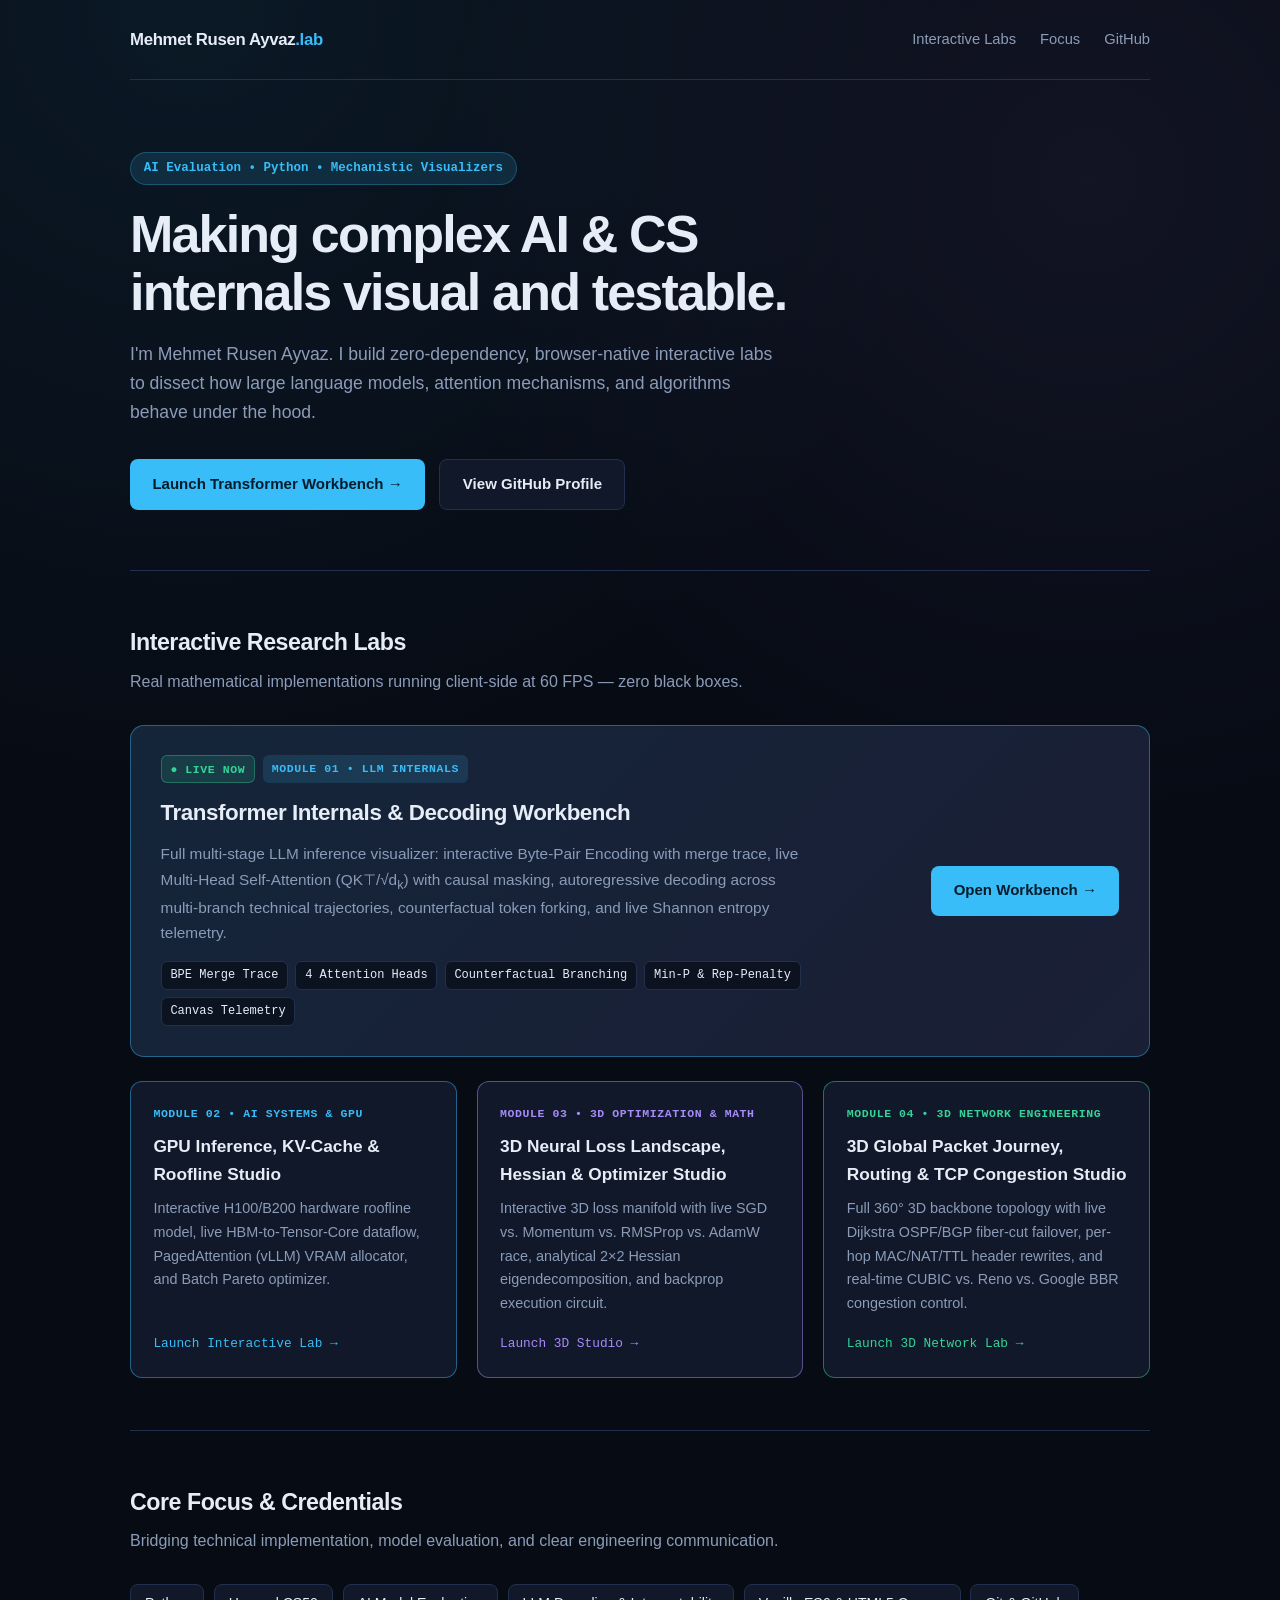
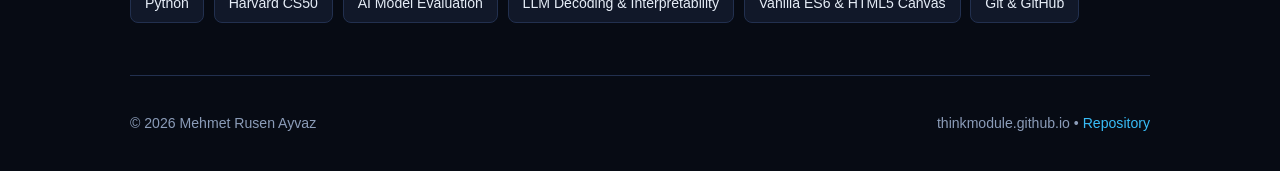
==== index.html @ a72cb597 "Add Module 04: 3D Global Packet Journey, Routing & TCP Congestion Studio" ====
<!DOCTYPE html>
<html lang="en">
<head>
  <meta charset="UTF-8" />
  <meta name="viewport" content="width=device-width, initial-scale=1.0" />
  <title>Mehmet Rusen Ayvaz — Interactive AI &amp; Systems Lab</title>
  <style>
    :root {
      --bg: #070b14;
      --surface: #111829;
      --surface-2: #172036;
      --border: #22304f;
      --text: #e6edf7;
      --muted: #8b9cb8;
      --accent: #38bdf8;
      --accent-soft: rgba(56, 189, 248, 0.14);
      --green: #34d399;
      --green-soft: rgba(52, 211, 153, 0.14);
      --purple: #a78bfa;
    }

    * { box-sizing: border-box; margin: 0; padding: 0; }

    body {
      font-family: -apple-system, BlinkMacSystemFont, "Inter", "Segoe UI", Roboto, sans-serif;
      background:
        radial-gradient(circle at 15% 0%, rgba(56, 189, 248, 0.08), transparent 38%),
        radial-gradient(circle at 85% 10%, rgba(167, 139, 250, 0.07), transparent 34%),
        var(--bg);
      color: var(--text);
      line-height: 1.65;
      padding: 0 1.5rem;
    }

    .container { max-width: 1020px; margin: 0 auto; }

    nav {
      display: flex;
      justify-content: space-between;
      align-items: center;
      padding: 1.6rem 0;
      border-bottom: 1px solid var(--border);
    }

    .logo {
      font-weight: 700;
      font-size: 1.05rem;
      letter-spacing: -0.02em;
      color: var(--text);
      text-decoration: none;
    }

    .logo span { color: var(--accent); }

    .nav-links { display: flex; gap: 1.5rem; }
    .nav-links a {
      color: var(--muted);
      text-decoration: none;
      font-size: 0.92rem;
      transition: color 0.18s;
    }
    .nav-links a:hover { color: var(--text); }

    header { padding: 4.5rem 0 3.75rem; }

    .badge {
      display: inline-block;
      background: var(--accent-soft);
      color: var(--accent);
      font-family: ui-monospace, SFMono-Regular, Menlo, monospace;
      font-size: 0.78rem;
      font-weight: 600;
      padding: 0.32rem 0.8rem;
      border-radius: 999px;
      border: 1px solid rgba(56, 189, 248, 0.28);
      margin-bottom: 1.25rem;
    }

    h1 {
      font-size: clamp(2rem, 4.8vw, 3.25rem);
      line-height: 1.12;
      letter-spacing: -0.035em;
      margin-bottom: 1.15rem;
      max-width: 780px;
    }

    .subtitle {
      font-size: 1.1rem;
      color: var(--muted);
      max-width: 660px;
      margin-bottom: 2rem;
    }

    .cta-group { display: flex; gap: 0.9rem; flex-wrap: wrap; }

    .btn {
      display: inline-flex;
      align-items: center;
      gap: 0.45rem;
      padding: 0.78rem 1.4rem;
      border-radius: 8px;
      font-weight: 700;
      font-size: 0.94rem;
      text-decoration: none;
      transition: transform 0.15s, background 0.18s, border-color 0.18s;
    }

    .btn-primary { background: var(--accent); color: #051c2c; }
    .btn-primary:hover { transform: translateY(-1px); background: #7dd3fc; }

    .btn-secondary {
      background: var(--surface);
      color: var(--text);
      border: 1px solid var(--border);
    }
    .btn-secondary:hover { border-color: var(--accent); }

    section {
      padding: 3.25rem 0;
      border-top: 1px solid var(--border);
    }

    h2 {
      font-size: 1.45rem;
      letter-spacing: -0.02em;
      margin-bottom: 0.45rem;
    }

    .section-desc { color: var(--muted); margin-bottom: 1.85rem; }

    /* Featured Flagship Card */
    .flagship {
      background: linear-gradient(135deg, rgba(56, 189, 248, 0.08), rgba(167, 139, 250, 0.06)), var(--surface);
      border: 1px solid rgba(56, 189, 248, 0.42);
      border-radius: 14px;
      padding: 1.85rem;
      margin-bottom: 1.5rem;
      display: grid;
      grid-template-columns: 1fr auto;
      gap: 1.5rem;
      align-items: center;
    }

    @media (max-width: 720px) {
      .flagship { grid-template-columns: 1fr; }
    }

    .pill-row {
      display: flex;
      gap: 0.5rem;
      flex-wrap: wrap;
      margin-bottom: 0.75rem;
    }

    .pill {
      font-family: ui-monospace, SFMono-Regular, Menlo, monospace;
      font-size: 0.72rem;
      font-weight: 700;
      text-transform: uppercase;
      letter-spacing: 0.05em;
      padding: 0.22rem 0.55rem;
      border-radius: 6px;
    }

    .pill-live {
      background: var(--green-soft);
      color: var(--green);
      border: 1px solid rgba(52, 211, 153, 0.35);
    }

    .pill-cat {
      background: var(--accent-soft);
      color: var(--accent);
    }

    .flagship h3 { font-size: 1.4rem; margin-bottom: 0.55rem; letter-spacing: -0.02em; }
    .flagship p { color: var(--muted); max-width: 640px; font-size: 0.96rem; margin-bottom: 1rem; }

    .feature-chips { display: flex; flex-wrap: wrap; gap: 0.45rem; }
    .feature-chip {
      font-family: ui-monospace, SFMono-Regular, Menlo, monospace;
      font-size: 0.75rem;
      background: rgba(7, 11, 20, 0.65);
      border: 1px solid var(--border);
      padding: 0.22rem 0.55rem;
      border-radius: 6px;
      color: var(--text);
    }

    /* Roadmap Cards */
    .grid {
      display: grid;
      grid-template-columns: repeat(auto-fit, minmax(270px, 1fr));
      gap: 1.25rem;
    }

    .card {
      background: var(--surface);
      border: 1px solid var(--border);
      border-radius: 12px;
      padding: 1.4rem;
      display: flex;
      flex-direction: column;
      justify-content: space-between;
      transition: border-color 0.18s, transform 0.18s;
    }

    .card:hover { border-color: var(--accent); transform: translateY(-2px); }

    .card-tag {
      font-family: ui-monospace, SFMono-Regular, Menlo, monospace;
      font-size: 0.72rem;
      font-weight: 700;
      text-transform: uppercase;
      letter-spacing: 0.05em;
      color: var(--purple);
      margin-bottom: 0.55rem;
    }

    .card h3 { font-size: 1.08rem; margin-bottom: 0.5rem; }
    .card p { font-size: 0.9rem; color: var(--muted); margin-bottom: 1.1rem; }
    .status { font-family: ui-monospace, SFMono-Regular, Menlo, monospace; font-size: 0.8rem; color: var(--muted); }

    .tags { display: flex; flex-wrap: wrap; gap: 0.6rem; }
    .tag {
      background: var(--surface);
      border: 1px solid var(--border);
      padding: 0.42rem 0.88rem;
      border-radius: 8px;
      font-size: 0.88rem;
    }

    footer {
      padding: 2.25rem 0;
      border-top: 1px solid var(--border);
      display: flex;
      justify-content: space-between;
      align-items: center;
      flex-wrap: wrap;
      gap: 1rem;
      color: var(--muted);
      font-size: 0.88rem;
    }

    footer a { color: var(--accent); text-decoration: none; }
  </style>
</head>
<body>
  <div class="container">
    <nav>
      <a href="#" class="logo">Mehmet Rusen Ayvaz<span>.lab</span></a>
      <div class="nav-links">
        <a href="#labs">Interactive Labs</a>
        <a href="#skills">Focus</a>
        <a href="https://github.com/thinkmodule" target="_blank" rel="noopener">GitHub</a>
      </div>
    </nav>

    <header>
      <div class="badge">AI Evaluation &bull; Python &bull; Mechanistic Visualizers</div>
      <h1>Making complex AI &amp; CS internals visual and testable.</h1>
      <p class="subtitle">
        I'm Mehmet Rusen Ayvaz. I build zero-dependency, browser-native interactive labs to dissect how large language
        models, attention mechanisms, and algorithms behave under the hood.
      </p>
      <div class="cta-group">
        <a href="labs/transformer-workbench/" class="btn btn-primary">Launch Transformer Workbench &rarr;</a>
        <a href="https://github.com/thinkmodule" target="_blank" rel="noopener" class="btn btn-secondary">View GitHub Profile</a>
      </div>
    </header>

    <section id="labs">
      <h2>Interactive Research Labs</h2>
      <p class="section-desc">Real mathematical implementations running client-side at 60 FPS — zero black boxes.</p>

      <!-- Module 01: Flagship -->
      <article class="flagship">
        <div>
          <div class="pill-row">
            <span class="pill pill-live">&#9679; Live Now</span>
            <span class="pill pill-cat">Module 01 &bull; LLM Internals</span>
          </div>
          <h3>Transformer Internals &amp; Decoding Workbench</h3>
          <p>
            Full multi-stage LLM inference visualizer: interactive Byte-Pair Encoding with merge trace, live
            Multi-Head Self-Attention (QK&top;/&radic;d<sub>k</sub>) with causal masking, autoregressive decoding across
            multi-branch technical trajectories, counterfactual token forking, and live Shannon entropy telemetry.
          </p>
          <div class="feature-chips">
            <span class="feature-chip">BPE Merge Trace</span>
            <span class="feature-chip">4 Attention Heads</span>
            <span class="feature-chip">Counterfactual Branching</span>
            <span class="feature-chip">Min-P &amp; Rep-Penalty</span>
            <span class="feature-chip">Canvas Telemetry</span>
          </div>
        </div>
        <div>
          <a href="labs/transformer-workbench/" class="btn btn-primary">Open Workbench &rarr;</a>
        </div>
      </article>

      <!-- Upcoming Modules -->
      <div class="grid">
        <a href="labs/gpu-inference-roofline/" class="card" style="text-decoration:none;color:inherit;display:flex;flex-direction:column;justify-content:space-between;border-color:rgba(56,189,248,0.45);">
  <div>
    <div class="card-tag" style="color:#38bdf8;">Module 02 &bull; AI Systems &amp; GPU</div>
    <h3>GPU Inference, KV-Cache &amp; Roofline Studio</h3>
    <p>Interactive H100/B200 hardware roofline model, live HBM-to-Tensor-Core dataflow, PagedAttention (vLLM) VRAM allocator, and Batch Pareto optimizer.</p>
  </div>
  <div class="status" style="color:#38bdf8;">Launch Interactive Lab &rarr;</div>
</a>

        <a href="labs/loss-landscape-3d/" class="card" style="text-decoration:none;color:inherit;display:flex;flex-direction:column;justify-content:space-between;border-color:rgba(167,139,250,0.48);">
  <div>
    <div class="card-tag" style="color:#a78bfa;">Module 03 &bull; 3D Optimization &amp; Math</div>
    <h3>3D Neural Loss Landscape, Hessian &amp; Optimizer Studio</h3>
    <p>Interactive 3D loss manifold with live SGD vs. Momentum vs. RMSProp vs. AdamW race, analytical 2&times;2 Hessian eigendecomposition, and backprop execution circuit.</p>
  </div>
  <div class="status" style="color:#a78bfa;">Launch 3D Studio &rarr;</div>
</a>

        <a href="labs/network-systems-3d/" class="card" style="text-decoration:none;color:inherit;display:flex;flex-direction:column;justify-content:space-between;border-color:rgba(52,211,153,0.48);">
  <div>
    <div class="card-tag" style="color:#34d399;">Module 04 &bull; 3D Network Engineering</div>
    <h3>3D Global Packet Journey, Routing &amp; TCP Congestion Studio</h3>
    <p>Full 360&deg; 3D backbone topology with live Dijkstra OSPF/BGP fiber-cut failover, per-hop MAC/NAT/TTL header rewrites, and real-time CUBIC vs. Reno vs. Google BBR congestion control.</p>
  </div>
  <div class="status" style="color:#34d399;">Launch 3D Network Lab &rarr;</div>
</a>
      </div>
    </section>

    <section id="skills">
      <h2>Core Focus &amp; Credentials</h2>
      <p class="section-desc">Bridging technical implementation, model evaluation, and clear engineering communication.</p>
      <div class="tags">
        <span class="tag">Python</span>
        <span class="tag">Harvard CS50</span>
        <span class="tag">AI Model Evaluation</span>
        <span class="tag">LLM Decoding &amp; Interpretability</span>
        <span class="tag">Vanilla ES6 &amp; HTML5 Canvas</span>
        <span class="tag">Git &amp; GitHub</span>
      </div>
    </section>

    <footer>
      <span>&copy; 2026 Mehmet Rusen Ayvaz</span>
      <span>thinkmodule.github.io &bull; <a href="https://github.com/thinkmodule/thinkmodule.github.io" target="_blank" rel="noopener">Repository</a></span>
    </footer>
  </div>
</body>
</html>
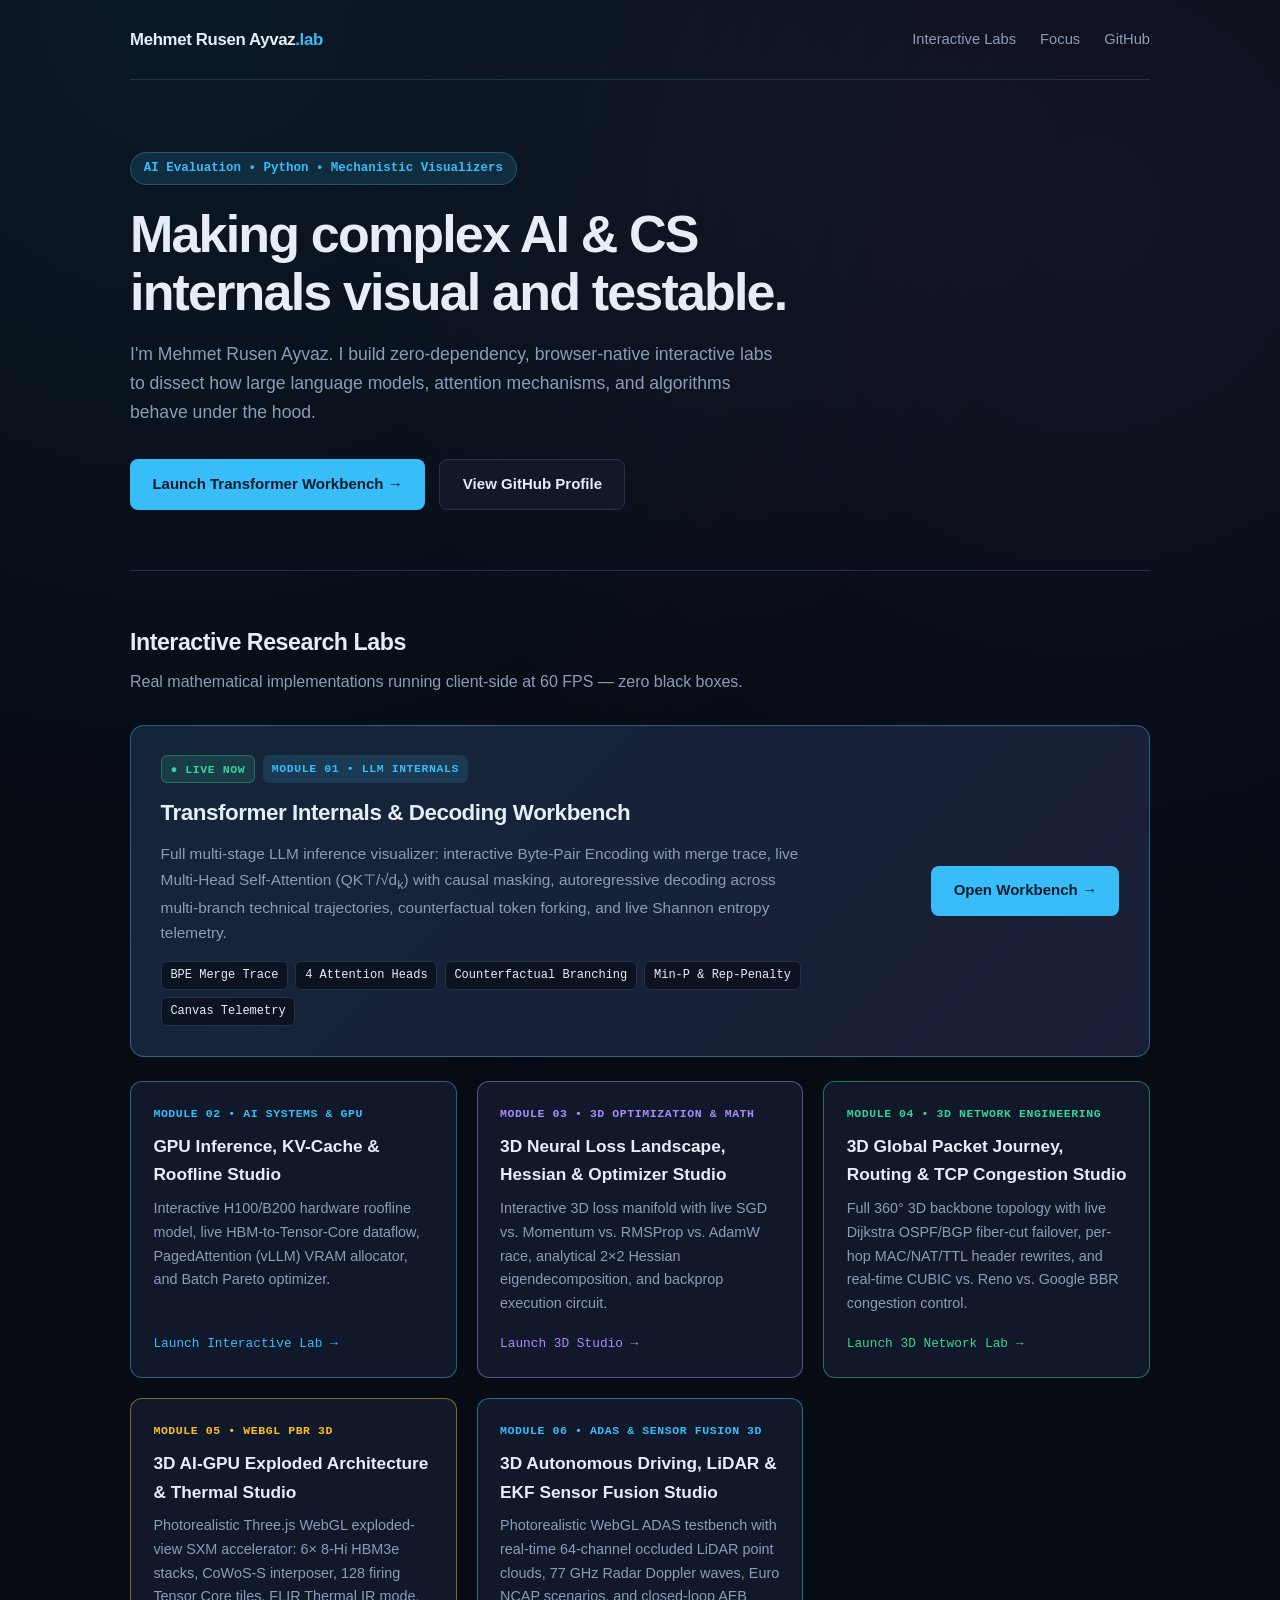
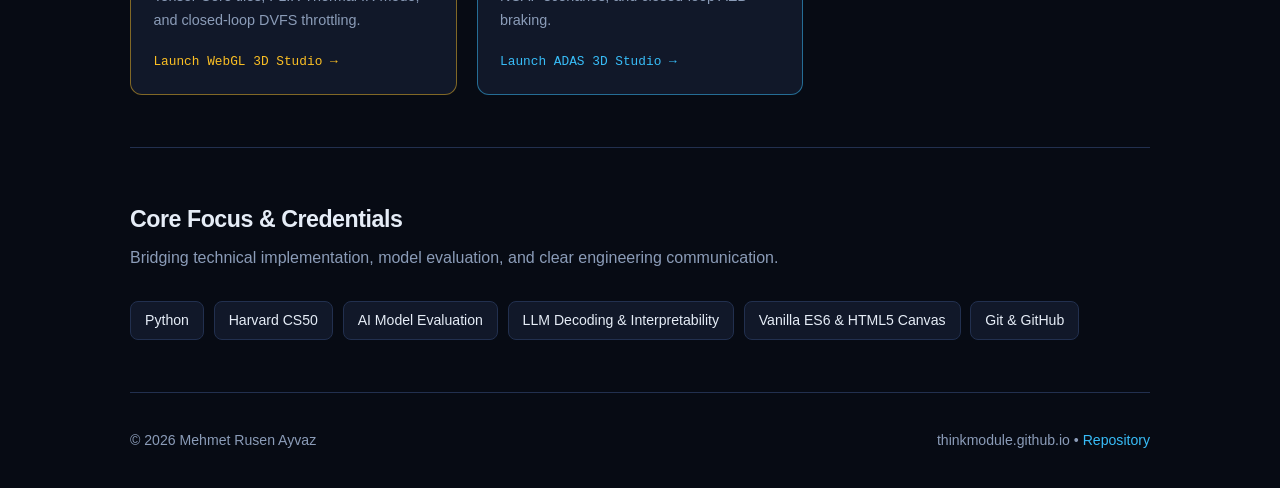
==== commit 41dfe5bb: "Add Module 05 (3D AI-GPU PBR) and Module 06 (3D ADAS LiDAR & Sensor Fusion)" ====
--- a/index.html
+++ b/index.html
@@ -327,6 +327,22 @@
   </div>
   <div class="status" style="color:#34d399;">Launch 3D Network Lab &rarr;</div>
 </a>
+<a href="labs/gpu-architecture-3d/" class="card" style="text-decoration:none;color:inherit;display:flex;flex-direction:column;justify-content:space-between;border-color:rgba(251,191,36,0.48);">
+  <div>
+    <div class="card-tag" style="color:#fbbf24;">Module 05 &bull; WebGL PBR 3D</div>
+    <h3>3D AI-GPU Exploded Architecture &amp; Thermal Studio</h3>
+    <p>Photorealistic Three.js WebGL exploded-view SXM accelerator: 6&times; 8-Hi HBM3e stacks, CoWoS-S interposer, 128 firing Tensor Core tiles, FLIR Thermal IR mode, and closed-loop DVFS throttling.</p>
+  </div>
+  <div class="status" style="color:#fbbf24;">Launch WebGL 3D Studio &rarr;</div>
+</a>
+<a href="labs/adas-perception-3d/" class="card" style="text-decoration:none;color:inherit;display:flex;flex-direction:column;justify-content:space-between;border-color:rgba(56,189,248,0.52);">
+  <div>
+    <div class="card-tag" style="color:#38bdf8;">Module 06 &bull; ADAS &amp; Sensor Fusion 3D</div>
+    <h3>3D Autonomous Driving, LiDAR &amp; EKF Sensor Fusion Studio</h3>
+    <p>Photorealistic WebGL ADAS testbench with real-time 64-channel occluded LiDAR point clouds, 77 GHz Radar Doppler waves, Euro NCAP scenarios, and closed-loop AEB braking.</p>
+  </div>
+  <div class="status" style="color:#38bdf8;">Launch ADAS 3D Studio &rarr;</div>
+</a>
       </div>
     </section>
 
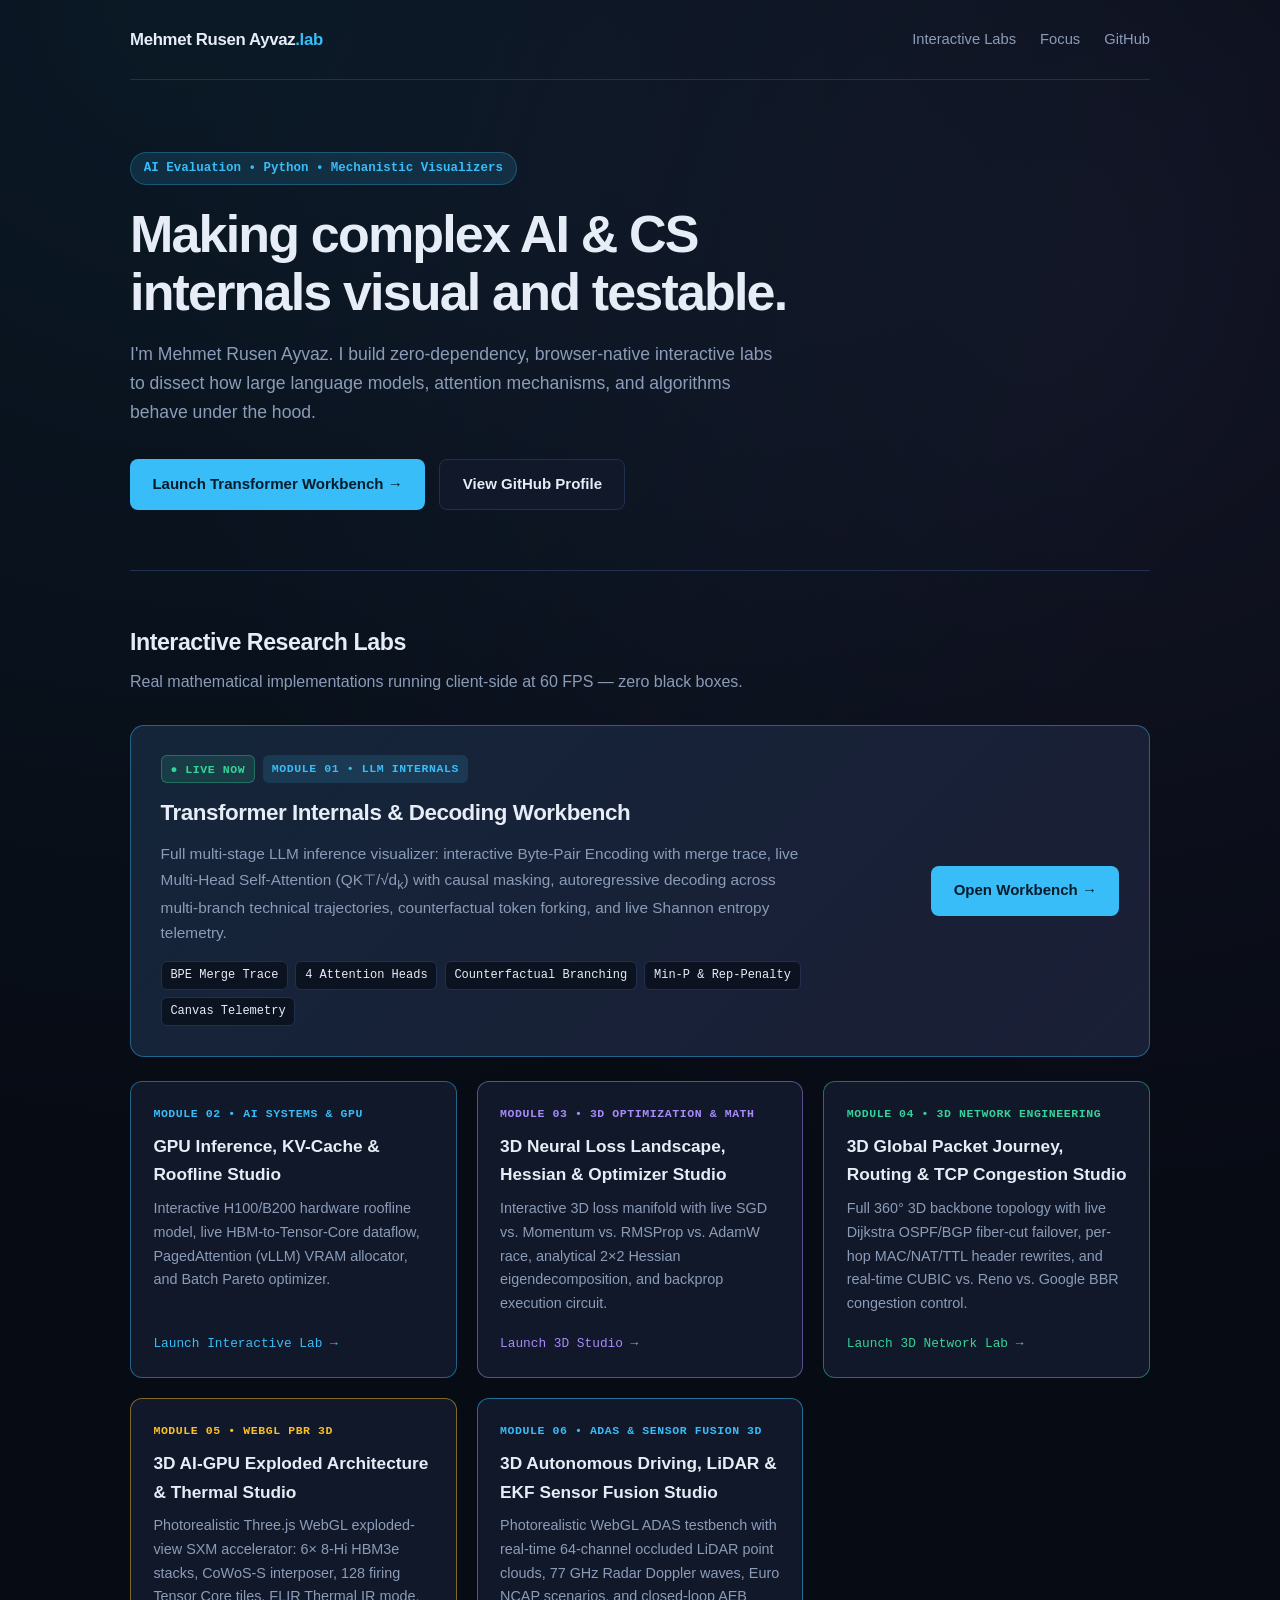
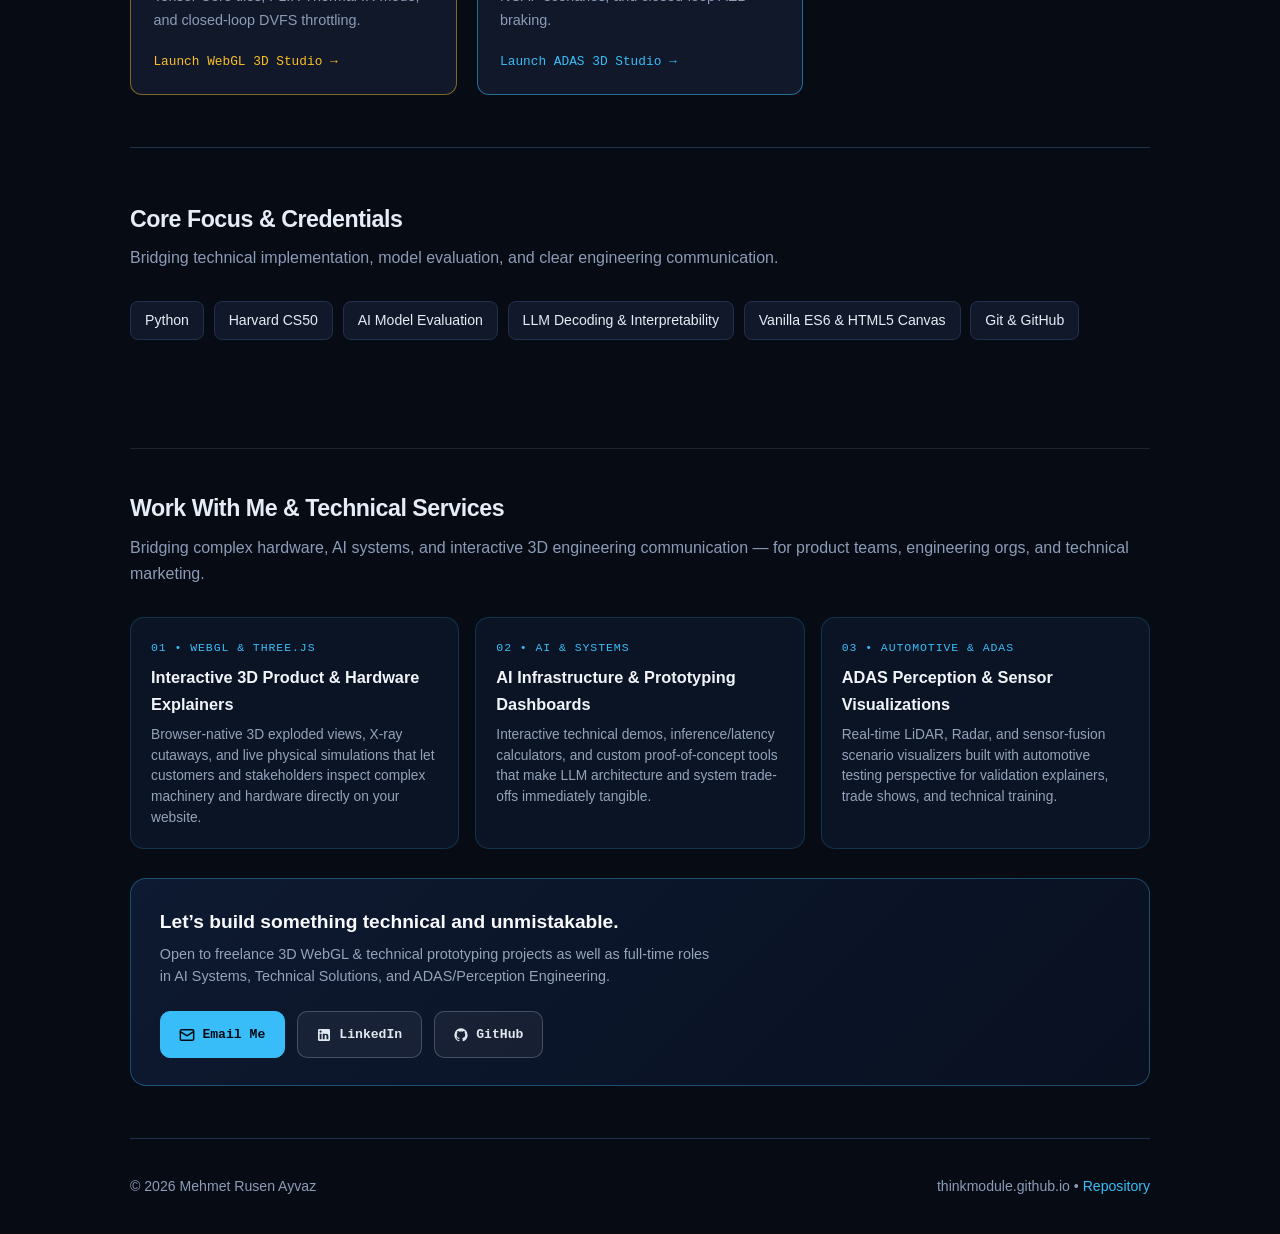
==== commit 02aedfca: "Add contact SVG icons and move README.md to repository root" ====
--- a/index.html
+++ b/index.html
@@ -358,7 +358,163 @@
         <span class="tag">Git &amp; GitHub</span>
       </div>
     </section>
-
+<style>
+  .work-section {
+    margin-top: 3.5rem;
+    padding-top: 2.5rem;
+    border-top: 1px solid rgba(148, 163, 184, 0.16);
+  }
+  .services-grid {
+    display: grid;
+    grid-template-columns: repeat(3, minmax(0, 1fr));
+    gap: 1rem;
+    margin: 1.4rem 0 1.8rem;
+  }
+  .service-card {
+    background: rgba(14, 24, 45, 0.72);
+    border: 1px solid rgba(56, 189, 248, 0.18);
+    border-radius: 14px;
+    padding: 1.25rem;
+    display: flex;
+    flex-direction: column;
+    gap: 0.45rem;
+  }
+  .service-tag {
+    font-family: ui-monospace, Menlo, Consolas, monospace;
+    font-size: 0.72rem;
+    text-transform: uppercase;
+    letter-spacing: 0.08em;
+    color: #38bdf8;
+  }
+  .service-card h3 {
+    font-size: 1.02rem;
+    color: #f1f5f9;
+    margin: 0;
+  }
+  .service-card p {
+    font-size: 0.86rem;
+    line-height: 1.5;
+    color: #94a3b8;
+    margin: 0;
+  }
+  .contact-box {
+    background: linear-gradient(135deg, rgba(15, 28, 52, 0.92), rgba(9, 17, 33, 0.95));
+    border: 1px solid rgba(56, 189, 248, 0.34);
+    border-radius: 16px;
+    padding: 1.65rem 1.8rem;
+    display: flex;
+    align-items: center;
+    justify-content: space-between;
+    gap: 1.5rem;
+    flex-wrap: wrap;
+  }
+  .contact-copy {
+    max-width: 560px;
+  }
+  .contact-copy h3 {
+    font-size: 1.2rem;
+    color: #f8fafc;
+    margin: 0 0 0.35rem;
+  }
+  .contact-copy p {
+    font-size: 0.9rem;
+    line-height: 1.55;
+    color: #94a3b8;
+    margin: 0;
+  }
+  .contact-actions {
+    display: flex;
+    gap: 0.75rem;
+    flex-wrap: wrap;
+    align-items: center;
+  }
+  .cta-btn {
+    display: inline-flex;
+    align-items: center;
+    gap: 0.45rem;
+    padding: 0.72rem 1.15rem;
+    border-radius: 10px;
+    font-family: ui-monospace, Menlo, Consolas, monospace;
+    font-size: 0.82rem;
+    font-weight: 600;
+    text-decoration: none;
+    transition: transform 0.15s ease, border-color 0.15s ease, background 0.15s ease;
+  }
+  .cta-btn:hover {
+    transform: translateY(-1px);
+  }
+  .cta-primary {
+    background: #38bdf8;
+    color: #040914;
+    border: 1px solid #38bdf8;
+  }
+  .cta-primary:hover {
+    background: #7dd3fc;
+  }
+  .cta-secondary {
+    background: rgba(255, 255, 255, 0.05);
+    color: #e2e8f0;
+    border: 1px solid rgba(148, 163, 184, 0.35);
+  }
+  .cta-secondary:hover {
+    border-color: #38bdf8;
+    background: rgba(56, 189, 248, 0.12);
+  }
+  @media (max-width: 860px) {
+    .services-grid { grid-template-columns: 1fr; }
+  }
+</style>
+
+<section id="contact" class="work-section">
+  <h2>Work With Me &amp; Technical Services</h2>
+  <p class="section-desc">Bridging complex hardware, AI systems, and interactive 3D engineering communication — for product teams, engineering orgs, and technical marketing.</p>
+
+  <div class="services-grid">
+    <div class="service-card">
+      <span class="service-tag">01 &bull; WebGL &amp; Three.js</span>
+      <h3>Interactive 3D Product &amp; Hardware Explainers</h3>
+      <p>Browser-native 3D exploded views, X-ray cutaways, and live physical simulations that let customers and stakeholders inspect complex machinery and hardware directly on your website.</p>
+    </div>
+    <div class="service-card">
+      <span class="service-tag">02 &bull; AI &amp; Systems</span>
+      <h3>AI Infrastructure &amp; Prototyping Dashboards</h3>
+      <p>Interactive technical demos, inference/latency calculators, and custom proof-of-concept tools that make LLM architecture and system trade-offs immediately tangible.</p>
+    </div>
+    <div class="service-card">
+      <span class="service-tag">03 &bull; Automotive &amp; ADAS</span>
+      <h3>ADAS Perception &amp; Sensor Visualizations</h3>
+      <p>Real-time LiDAR, Radar, and sensor-fusion scenario visualizers built with automotive testing perspective for validation explainers, trade shows, and technical training.</p>
+    </div>
+  </div>
+
+  <div class="contact-box">
+    <div class="contact-copy">
+      <h3>Let&rsquo;s build something technical and unmistakable.</h3>
+      <p>Open to freelance 3D WebGL &amp; technical prototyping projects as well as full-time roles in AI Systems, Technical Solutions, and ADAS/Perception Engineering.</p>
+    </div>
+    <div class="contact-actions">
+      <a href="mailto:mehmetrusenayvaz@gmail.com?subject=Project%20or%20Collaboration%20Inquiry" class="cta-btn cta-primary">
+        <svg width="16" height="16" viewBox="0 0 24 24" fill="none" stroke="currentColor" stroke-width="2.2" stroke-linecap="round" stroke-linejoin="round" aria-hidden="true">
+          <rect x="2" y="4" width="20" height="16" rx="2"></rect>
+          <path d="m22 7-8.97 5.7a1.94 1.94 0 0 1-2.06 0L2 7"></path>
+        </svg>
+        Email Me
+      </a>
+      <a href="https://www.linkedin.com/in/mehmetrusenayvaz" target="_blank" rel="noopener noreferrer" class="cta-btn cta-secondary">
+        <svg width="16" height="16" viewBox="0 0 24 24" fill="currentColor" aria-hidden="true">
+          <path d="M19 3a2 2 0 0 1 2 2v14a2 2 0 0 1-2 2H5a2 2 0 0 1-2-2V5a2 2 0 0 1 2-2h14m-.5 15.5v-5.3a3.26 3.26 0 0 0-3.26-3.26c-.85 0-1.84.52-2.28 1.3v-1.11h-2.79v8.37h2.79v-4.93c0-.77.62-1.4 1.39-1.4a1.4 1.4 0 0 1 1.4 1.4v4.93h2.75M6.88 8.56a1.68 1.68 0 0 0 1.68-1.68c0-.93-.75-1.69-1.68-1.69a1.69 1.69 0 0 0-1.69 1.69c0 .93.76 1.68 1.69 1.68m1.39 9.94v-8.37H5.5v8.37h2.77z"></path>
+        </svg>
+        LinkedIn
+      </a>
+      <a href="https://github.com/thinkmodule" target="_blank" rel="noopener noreferrer" class="cta-btn cta-secondary">
+        <svg width="16" height="16" viewBox="0 0 24 24" fill="currentColor" aria-hidden="true">
+          <path d="M12 2A10 10 0 0 0 2 12c0 4.42 2.87 8.17 6.84 9.5.5.08.66-.23.66-.5v-1.69c-2.77.6-3.36-1.34-3.36-1.34-.46-1.16-1.11-1.47-1.11-1.47-.91-.62.07-.6.07-.6 1 .07 1.53 1.03 1.53 1.03.87 1.52 2.34 1.07 2.91.83.09-.65.35-1.09.63-1.34-2.22-.25-4.55-1.11-4.55-4.92 0-1.11.38-2 1.03-2.71-.1-.25-.45-1.29.1-2.64 0 0 .84-.27 2.75 1.02.79-.22 1.65-.33 2.5-.33.85 0 1.71.11 2.5.33 1.91-1.29 2.75-1.02 2.75-1.02.55 1.35.2 2.39.1 2.64.65.71 1.03 1.6 1.03 2.71 0 3.82-2.34 4.66-4.57 4.91.36.31.69.92.69 1.85V21c0 .27.16.59.67.5C19.14 20.16 22 16.42 22 12A10 10 0 0 0 12 2z"></path>
+        </svg>
+        GitHub
+      </a>
+    </div>
+  </div>
+</section>
     <footer>
       <span>&copy; 2026 Mehmet Rusen Ayvaz</span>
       <span>thinkmodule.github.io &bull; <a href="https://github.com/thinkmodule/thinkmodule.github.io" target="_blank" rel="noopener">Repository</a></span>
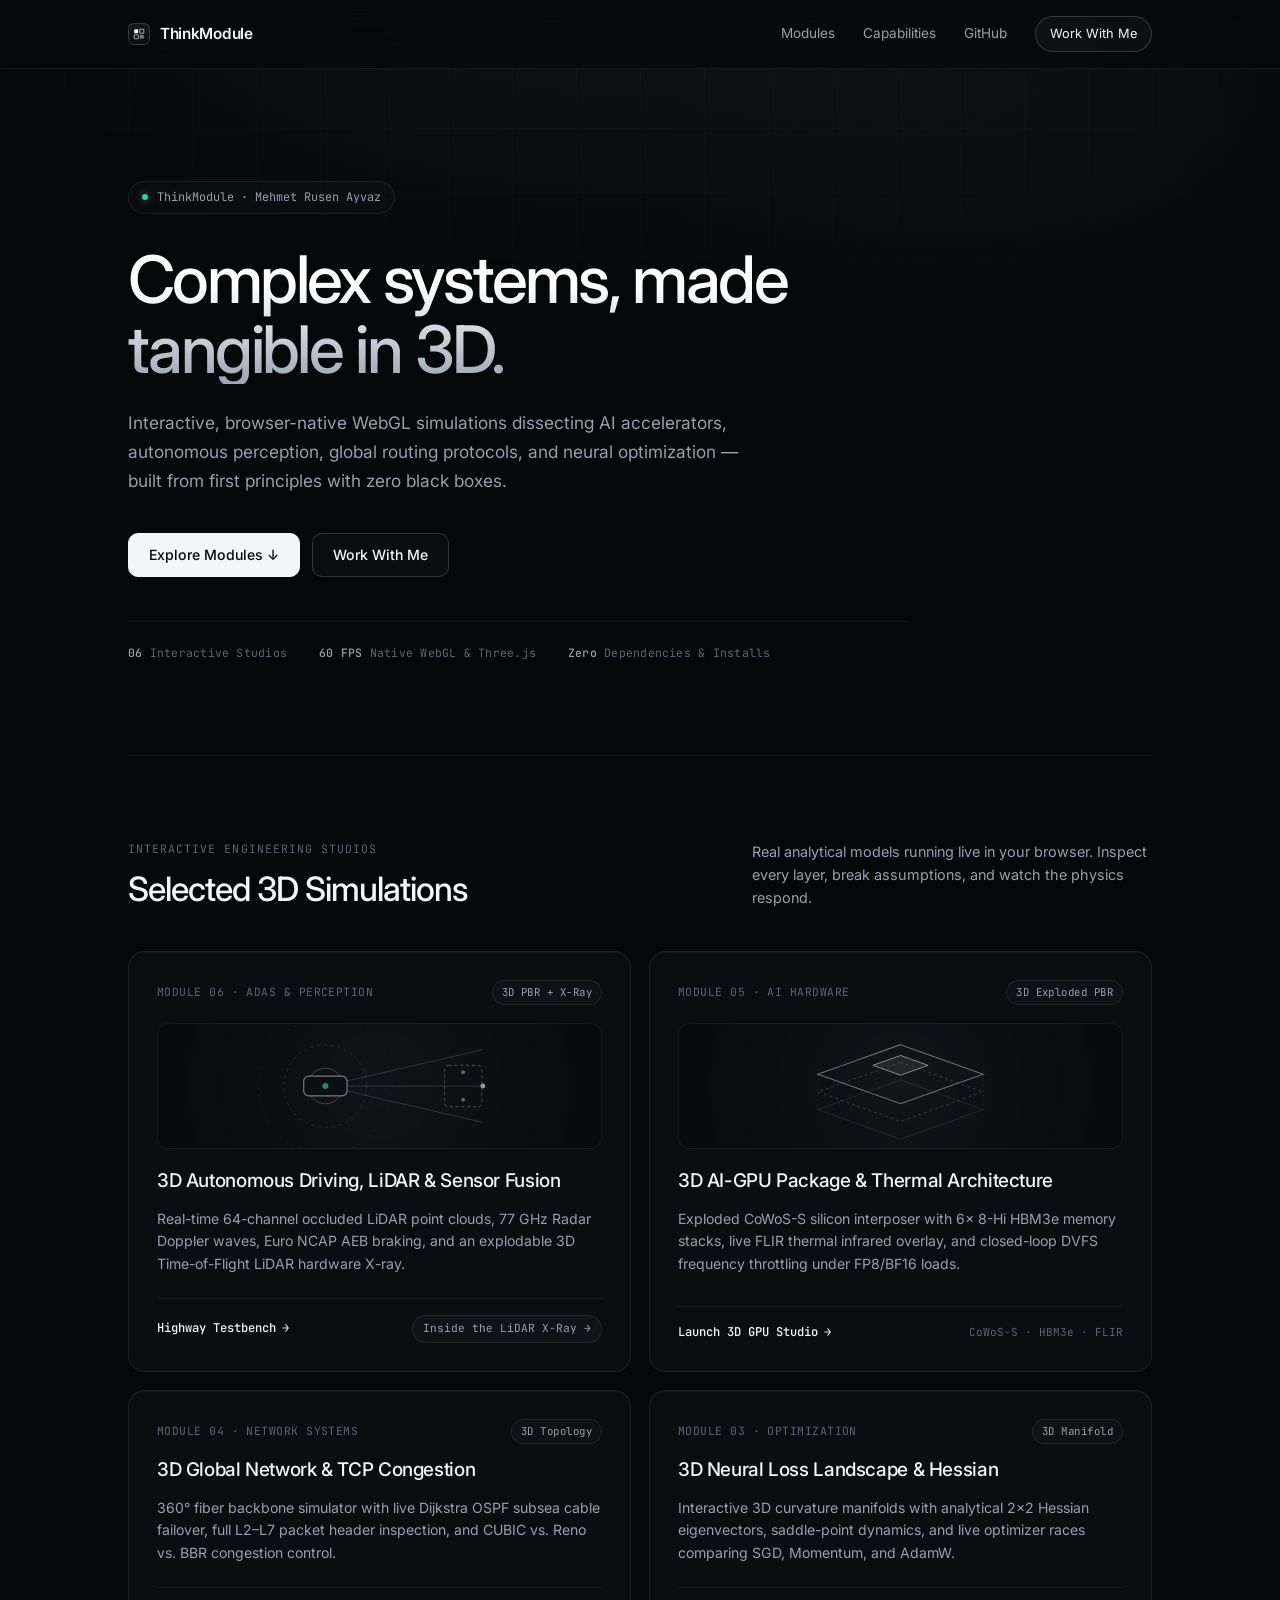
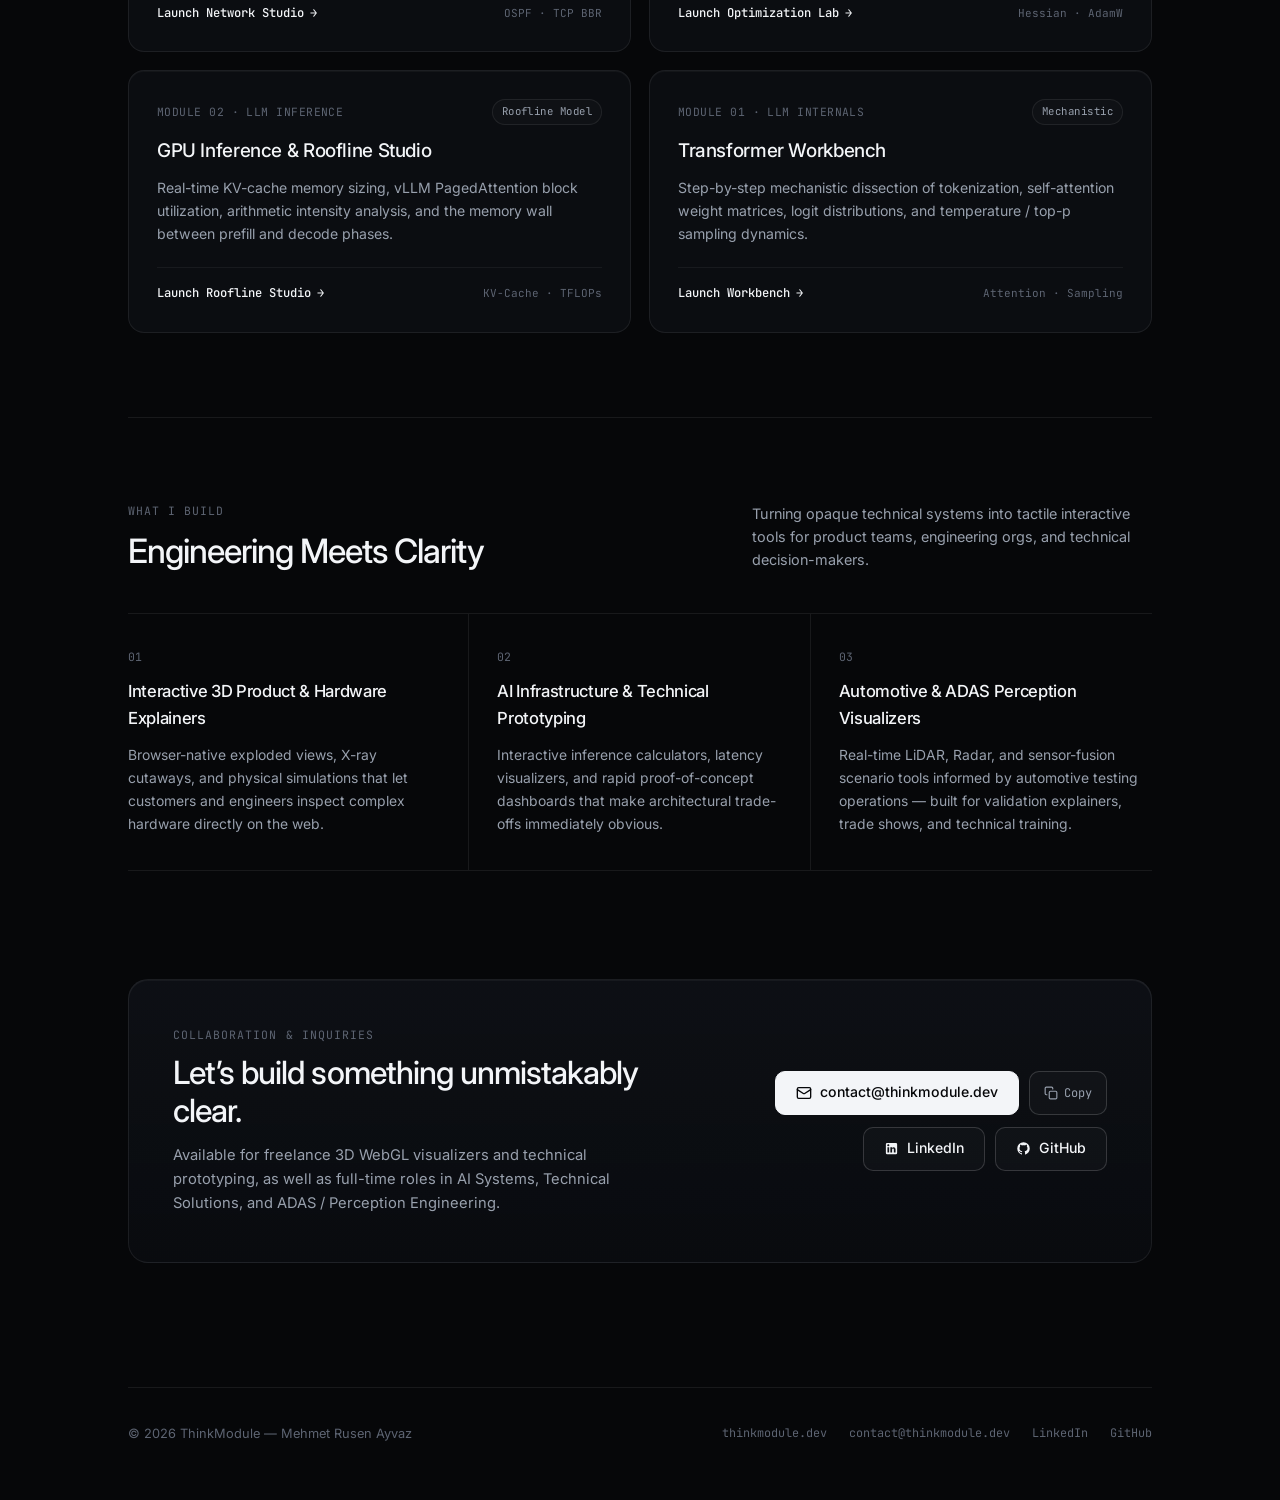
==== commit a4307c9f: "Redesign landing page with ultra-minimalist ThinkModule aesthetic and contact@thinkmodule.dev" ====
--- a/index.html
+++ b/index.html
@@ -3,522 +3,1022 @@
 <head>
   <meta charset="UTF-8" />
   <meta name="viewport" content="width=device-width, initial-scale=1.0" />
-  <title>Mehmet Rusen Ayvaz — Interactive AI &amp; Systems Lab</title>
+  <title>ThinkModule — Interactive 3D Engineering & AI Systems by Mehmet Rusen Ayvaz</title>
+  <meta name="description" content="ThinkModule by Mehmet Rusen Ayvaz — Minimalist, browser-native 3D WebGL engineering simulations dissecting AI hardware, autonomous perception, global networks, and neural optimization." />
+  <link rel="preconnect" href="https://fonts.googleapis.com" />
+  <link rel="preconnect" href="https://fonts.gstatic.com" crossorigin />
+  <link href="https://fonts.googleapis.com/css2?family=Inter:wght@400;500;600&family=JetBrains+Mono:wght@400;500&display=swap" rel="stylesheet" />
   <style>
     :root {
-      --bg: #070b14;
-      --surface: #111829;
-      --surface-2: #172036;
-      --border: #22304f;
-      --text: #e6edf7;
-      --muted: #8b9cb8;
-      --accent: #38bdf8;
-      --accent-soft: rgba(56, 189, 248, 0.14);
-      --green: #34d399;
-      --green-soft: rgba(52, 211, 153, 0.14);
-      --purple: #a78bfa;
-    }
-
-    * { box-sizing: border-box; margin: 0; padding: 0; }
+      --bg: #060709;
+      --bg-elevated: #0b0d11;
+      --bg-hover: #101319;
+      --border: rgba(255, 255, 255, 0.075);
+      --border-strong: rgba(255, 255, 255, 0.16);
+      --text: #f3f5f8;
+      --text-secondary: #98a0ad;
+      --text-muted: #5d6472;
+      --accent-soft: #d7e5f7;
+      --dot-live: #34d399;
+      --sans: "Inter", -apple-system, BlinkMacSystemFont, "Segoe UI", Roboto, sans-serif;
+      --mono: "JetBrains Mono", ui-monospace, SFMono-Regular, Menlo, Consolas, monospace;
+      --radius: 16px;
+      --ease: cubic-bezier(0.22, 1, 0.36, 1);
+    }
+
+    *, *::before, *::after {
+      box-sizing: border-box;
+      margin: 0;
+      padding: 0;
+    }
+
+    html {
+      scroll-behavior: smooth;
+      background: var(--bg);
+      color: var(--text);
+      font-family: var(--sans);
+      -webkit-font-smoothing: antialiased;
+      -moz-osx-font-smoothing: grayscale;
+    }
 
     body {
-      font-family: -apple-system, BlinkMacSystemFont, "Inter", "Segoe UI", Roboto, sans-serif;
+      background: var(--bg);
+      color: var(--text);
+      line-height: 1.6;
+      overflow-x: hidden;
+      position: relative;
+    }
+
+    /* Ultra-subtle architectural ambient light & hairline grid at top */
+    .ambient-bg {
+      position: fixed;
+      inset: 0;
+      pointer-events: none;
+      z-index: 0;
       background:
-        radial-gradient(circle at 15% 0%, rgba(56, 189, 248, 0.08), transparent 38%),
-        radial-gradient(circle at 85% 10%, rgba(167, 139, 250, 0.07), transparent 34%),
-        var(--bg);
-      color: var(--text);
-      line-height: 1.65;
-      padding: 0 1.5rem;
-    }
-
-    .container { max-width: 1020px; margin: 0 auto; }
-
-    nav {
-      display: flex;
+        radial-gradient(60% 42% at 50% -6%, rgba(215, 229, 247, 0.065) 0%, rgba(6, 7, 9, 0) 100%),
+        radial-gradient(35% 30% at 85% 18%, rgba(148, 179, 214, 0.03) 0%, rgba(6, 7, 9, 0) 100%);
+    }
+
+    .ambient-grid {
+      position: fixed;
+      top: 0;
+      left: 0;
+      right: 0;
+      height: 560px;
+      pointer-events: none;
+      z-index: 0;
+      background-image:
+        linear-gradient(to right, rgba(255, 255, 255, 0.028) 1px, transparent 1px),
+        linear-gradient(to bottom, rgba(255, 255, 255, 0.028) 1px, transparent 1px);
+      background-size: 64px 64px;
+      mask-image: radial-gradient(75% 70% at 50% 0%, #000 0%, transparent 100%);
+      -webkit-mask-image: radial-gradient(75% 70% at 50% 0%, #000 0%, transparent 100%);
+    }
+
+    .wrap {
+      position: relative;
+      z-index: 1;
+      max-width: 1080px;
+      margin: 0 auto;
+      padding: 0 28px;
+    }
+
+    /* Minimalist Frosted Header */
+    .nav {
+      position: sticky;
+      top: 0;
+      z-index: 50;
+      backdrop-filter: blur(18px);
+      -webkit-backdrop-filter: blur(18px);
+      background: rgba(6, 7, 9, 0.72);
+      border-bottom: 1px solid rgba(255, 255, 255, 0.055);
+    }
+
+    .nav-inner {
+      max-width: 1080px;
+      margin: 0 auto;
+      padding: 0 28px;
+      height: 68px;
+      display: flex;
+      align-items: center;
       justify-content: space-between;
-      align-items: center;
-      padding: 1.6rem 0;
-      border-bottom: 1px solid var(--border);
-    }
-
-    .logo {
-      font-weight: 700;
-      font-size: 1.05rem;
+      gap: 1.5rem;
+    }
+
+    .brand {
+      display: inline-flex;
+      align-items: center;
+      gap: 10px;
+      text-decoration: none;
+      color: var(--text);
+      font-weight: 600;
+      font-size: 0.96rem;
       letter-spacing: -0.02em;
-      color: var(--text);
+    }
+
+    .brand-mark {
+      width: 22px;
+      height: 22px;
+      display: grid;
+      place-items: center;
+      border-radius: 6px;
+      border: 1px solid rgba(255, 255, 255, 0.16);
+      background: linear-gradient(180deg, rgba(255, 255, 255, 0.08), rgba(255, 255, 255, 0.02));
+    }
+
+    .nav-links {
+      display: flex;
+      align-items: center;
+      gap: 28px;
+    }
+
+    .nav-links a {
       text-decoration: none;
-    }
-
-    .logo span { color: var(--accent); }
-
-    .nav-links { display: flex; gap: 1.5rem; }
-    .nav-links a {
-      color: var(--muted);
-      text-decoration: none;
-      font-size: 0.92rem;
-      transition: color 0.18s;
-    }
-    .nav-links a:hover { color: var(--text); }
-
-    header { padding: 4.5rem 0 3.75rem; }
-
-    .badge {
-      display: inline-block;
-      background: var(--accent-soft);
-      color: var(--accent);
-      font-family: ui-monospace, SFMono-Regular, Menlo, monospace;
-      font-size: 0.78rem;
-      font-weight: 600;
-      padding: 0.32rem 0.8rem;
+      color: var(--text-secondary);
+      font-size: 0.85rem;
+      font-weight: 400;
+      transition: color 0.2s ease;
+    }
+
+    .nav-links a:hover {
+      color: var(--text);
+    }
+
+    .nav-cta {
+      padding: 7px 14px;
       border-radius: 999px;
-      border: 1px solid rgba(56, 189, 248, 0.28);
-      margin-bottom: 1.25rem;
-    }
-
-    h1 {
-      font-size: clamp(2rem, 4.8vw, 3.25rem);
-      line-height: 1.12;
-      letter-spacing: -0.035em;
-      margin-bottom: 1.15rem;
+      border: 1px solid var(--border-strong);
+      color: var(--text) !important;
+      font-size: 0.8rem !important;
+      background: rgba(255, 255, 255, 0.03);
+      transition: background 0.2s ease, border-color 0.2s ease !important;
+    }
+
+    .nav-cta:hover {
+      background: rgba(255, 255, 255, 0.08);
+      border-color: rgba(255, 255, 255, 0.28);
+    }
+
+    /* Hero — Calm Architectural Breathing Room */
+    .hero {
+      padding: 112px 0 92px;
       max-width: 780px;
     }
 
-    .subtitle {
-      font-size: 1.1rem;
-      color: var(--muted);
-      max-width: 660px;
-      margin-bottom: 2rem;
-    }
-
-    .cta-group { display: flex; gap: 0.9rem; flex-wrap: wrap; }
+    .eyebrow {
+      display: inline-flex;
+      align-items: center;
+      gap: 9px;
+      font-family: var(--mono);
+      font-size: 0.74rem;
+      color: var(--text-secondary);
+      padding: 6px 13px;
+      border-radius: 999px;
+      border: 1px solid var(--border);
+      background: rgba(255, 255, 255, 0.02);
+      margin-bottom: 30px;
+    }
+
+    .live-dot {
+      width: 6px;
+      height: 6px;
+      border-radius: 50%;
+      background: var(--dot-live);
+      box-shadow: 0 0 10px rgba(52, 211, 153, 0.65);
+    }
+
+    .hero h1 {
+      font-size: clamp(2.5rem, 5.6vw, 4.1rem);
+      font-weight: 500;
+      line-height: 1.07;
+      letter-spacing: -0.04em;
+      background: linear-gradient(180deg, #ffffff 30%, #9ca4b3 100%);
+      -webkit-background-clip: text;
+      -webkit-text-fill-color: transparent;
+      background-clip: text;
+      margin-bottom: 24px;
+    }
+
+    .hero-sub {
+      font-size: 1.08rem;
+      line-height: 1.68;
+      color: var(--text-secondary);
+      max-width: 610px;
+      font-weight: 400;
+      margin-bottom: 38px;
+    }
+
+    .hero-actions {
+      display: flex;
+      align-items: center;
+      gap: 12px;
+      flex-wrap: wrap;
+    }
 
     .btn {
       display: inline-flex;
       align-items: center;
-      gap: 0.45rem;
-      padding: 0.78rem 1.4rem;
-      border-radius: 8px;
-      font-weight: 700;
-      font-size: 0.94rem;
+      justify-content: center;
+      gap: 8px;
+      height: 44px;
+      padding: 0 20px;
+      border-radius: 10px;
+      font-size: 0.88rem;
+      font-weight: 500;
       text-decoration: none;
-      transition: transform 0.15s, background 0.18s, border-color 0.18s;
-    }
-
-    .btn-primary { background: var(--accent); color: #051c2c; }
-    .btn-primary:hover { transform: translateY(-1px); background: #7dd3fc; }
-
-    .btn-secondary {
-      background: var(--surface);
-      color: var(--text);
+      cursor: pointer;
+      transition: transform 0.2s var(--ease), background 0.2s ease, border-color 0.2s ease, color 0.2s ease;
+    }
+
+    .btn-primary {
+      background: #f3f5f8;
+      color: #060709;
+      border: 1px solid #f3f5f8;
+    }
+
+    .btn-primary:hover {
+      background: #ffffff;
+      transform: translateY(-1px);
+    }
+
+    .btn-quiet {
+      background: rgba(255, 255, 255, 0.025);
+      color: var(--text);
+      border: 1px solid var(--border-strong);
+    }
+
+    .btn-quiet:hover {
+      background: rgba(255, 255, 255, 0.065);
+      border-color: rgba(255, 255, 255, 0.28);
+      transform: translateY(-1px);
+    }
+
+    .hero-meta {
+      margin-top: 44px;
+      padding-top: 22px;
+      border-top: 1px solid var(--border);
+      display: flex;
+      gap: 32px;
+      flex-wrap: wrap;
+      font-family: var(--mono);
+      font-size: 0.72rem;
+      color: var(--text-muted);
+      letter-spacing: 0.02em;
+    }
+
+    .hero-meta span strong {
+      color: var(--text-secondary);
+      font-weight: 500;
+    }
+
+    /* Section Framing */
+    .section {
+      padding: 84px 0;
+      border-top: 1px solid var(--border);
+    }
+
+    .section-head {
+      display: flex;
+      align-items: flex-end;
+      justify-content: space-between;
+      gap: 24px;
+      margin-bottom: 42px;
+      flex-wrap: wrap;
+    }
+
+    .section-kicker {
+      font-family: var(--mono);
+      font-size: 0.72rem;
+      letter-spacing: 0.09em;
+      text-transform: uppercase;
+      color: var(--text-muted);
+      margin-bottom: 10px;
+      display: block;
+    }
+
+    .section-title {
+      font-size: clamp(1.55rem, 2.8vw, 2.1rem);
+      font-weight: 500;
+      letter-spacing: -0.03em;
+      color: var(--text);
+      line-height: 1.2;
+    }
+
+    .section-desc {
+      max-width: 400px;
+      font-size: 0.9rem;
+      color: var(--text-secondary);
+      line-height: 1.6;
+    }
+
+    /* Featured Flagship 3D Studios (2-Column Showcase) */
+    .flagship-grid {
+      display: grid;
+      grid-template-columns: repeat(2, minmax(0, 1fr));
+      gap: 18px;
+      margin-bottom: 18px;
+    }
+
+    /* Core Modules (2x2 Architectural Grid) */
+    .modules-grid {
+      display: grid;
+      grid-template-columns: repeat(2, minmax(0, 1fr));
+      gap: 18px;
+    }
+
+    .card {
+      position: relative;
+      background: var(--bg-elevated);
       border: 1px solid var(--border);
-    }
-    .btn-secondary:hover { border-color: var(--accent); }
-
-    section {
-      padding: 3.25rem 0;
-      border-top: 1px solid var(--border);
-    }
-
-    h2 {
-      font-size: 1.45rem;
-      letter-spacing: -0.02em;
-      margin-bottom: 0.45rem;
-    }
-
-    .section-desc { color: var(--muted); margin-bottom: 1.85rem; }
-
-    /* Featured Flagship Card */
-    .flagship {
-      background: linear-gradient(135deg, rgba(56, 189, 248, 0.08), rgba(167, 139, 250, 0.06)), var(--surface);
-      border: 1px solid rgba(56, 189, 248, 0.42);
-      border-radius: 14px;
-      padding: 1.85rem;
-      margin-bottom: 1.5rem;
-      display: grid;
-      grid-template-columns: 1fr auto;
-      gap: 1.5rem;
-      align-items: center;
-    }
-
-    @media (max-width: 720px) {
-      .flagship { grid-template-columns: 1fr; }
-    }
-
-    .pill-row {
-      display: flex;
-      gap: 0.5rem;
-      flex-wrap: wrap;
-      margin-bottom: 0.75rem;
-    }
-
-    .pill {
-      font-family: ui-monospace, SFMono-Regular, Menlo, monospace;
-      font-size: 0.72rem;
-      font-weight: 700;
-      text-transform: uppercase;
-      letter-spacing: 0.05em;
-      padding: 0.22rem 0.55rem;
-      border-radius: 6px;
-    }
-
-    .pill-live {
-      background: var(--green-soft);
-      color: var(--green);
-      border: 1px solid rgba(52, 211, 153, 0.35);
-    }
-
-    .pill-cat {
-      background: var(--accent-soft);
-      color: var(--accent);
-    }
-
-    .flagship h3 { font-size: 1.4rem; margin-bottom: 0.55rem; letter-spacing: -0.02em; }
-    .flagship p { color: var(--muted); max-width: 640px; font-size: 0.96rem; margin-bottom: 1rem; }
-
-    .feature-chips { display: flex; flex-wrap: wrap; gap: 0.45rem; }
-    .feature-chip {
-      font-family: ui-monospace, SFMono-Regular, Menlo, monospace;
-      font-size: 0.75rem;
-      background: rgba(7, 11, 20, 0.65);
-      border: 1px solid var(--border);
-      padding: 0.22rem 0.55rem;
-      border-radius: 6px;
-      color: var(--text);
-    }
-
-    /* Roadmap Cards */
-    .grid {
-      display: grid;
-      grid-template-columns: repeat(auto-fit, minmax(270px, 1fr));
-      gap: 1.25rem;
-    }
-
-    .card {
-      background: var(--surface);
-      border: 1px solid var(--border);
-      border-radius: 12px;
-      padding: 1.4rem;
+      border-radius: var(--radius);
+      padding: 28px;
       display: flex;
       flex-direction: column;
       justify-content: space-between;
-      transition: border-color 0.18s, transform 0.18s;
-    }
-
-    .card:hover { border-color: var(--accent); transform: translateY(-2px); }
-
-    .card-tag {
-      font-family: ui-monospace, SFMono-Regular, Menlo, monospace;
+      gap: 22px;
+      cursor: pointer;
+      overflow: hidden;
+      box-shadow: inset 0 1px 0 rgba(255, 255, 255, 0.035);
+      transition: border-color 0.3s var(--ease), background 0.3s var(--ease), transform 0.3s var(--ease);
+    }
+
+    /* Subtle whisper-quiet mouse spotlight */
+    .card::before {
+      content: "";
+      position: absolute;
+      inset: 0;
+      border-radius: inherit;
+      pointer-events: none;
+      opacity: 0;
+      transition: opacity 0.35s ease;
+      background: radial-gradient(
+        420px circle at var(--mx, 50%) var(--my, 0%),
+        rgba(220, 232, 248, 0.065),
+        transparent 62%
+      );
+    }
+
+    .card:hover {
+      border-color: var(--border-strong);
+      background: var(--bg-hover);
+      transform: translateY(-2px);
+    }
+
+    .card:hover::before {
+      opacity: 1;
+    }
+
+    .card-top {
+      position: relative;
+      z-index: 1;
+      display: flex;
+      flex-direction: column;
+      gap: 14px;
+    }
+
+    .card-meta {
+      display: flex;
+      align-items: center;
+      justify-content: space-between;
+      gap: 12px;
+      font-family: var(--mono);
+      font-size: 0.71rem;
+      color: var(--text-muted);
+      letter-spacing: 0.04em;
+    }
+
+    .card-badge {
+      padding: 3px 9px;
+      border-radius: 999px;
+      border: 1px solid var(--border);
+      color: var(--text-secondary);
+      font-size: 0.67rem;
+      background: rgba(255, 255, 255, 0.02);
+    }
+
+    /* Hairline SVG Schematic Stage inside Flagship Cards */
+    .schematic-stage {
+      height: 126px;
+      border-radius: 12px;
+      border: 1px solid rgba(255, 255, 255, 0.055);
+      background: radial-gradient(circle at 50% 50%, rgba(255, 255, 255, 0.026), rgba(6, 7, 9, 0.55));
+      display: grid;
+      place-items: center;
+      overflow: hidden;
+      margin: 4px 0 6px;
+    }
+
+    .schematic-stage svg {
+      width: 100%;
+      height: 100%;
+      opacity: 0.62;
+      transition: opacity 0.35s ease, transform 0.5s var(--ease);
+    }
+
+    .card:hover .schematic-stage svg {
+      opacity: 0.96;
+      transform: scale(1.025);
+    }
+
+    .card h3 {
+      font-size: 1.18rem;
+      font-weight: 500;
+      letter-spacing: -0.02em;
+      color: var(--text);
+      line-height: 1.3;
+    }
+
+    .card p {
+      font-size: 0.88rem;
+      line-height: 1.62;
+      color: var(--text-secondary);
+    }
+
+    .card-footer {
+      position: relative;
+      z-index: 2;
+      display: flex;
+      align-items: center;
+      justify-content: space-between;
+      gap: 12px;
+      padding-top: 16px;
+      border-top: 1px solid rgba(255, 255, 255, 0.055);
+      flex-wrap: wrap;
+    }
+
+    .card-link {
+      display: inline-flex;
+      align-items: center;
+      gap: 6px;
+      text-decoration: none;
+      color: var(--text);
+      font-family: var(--mono);
+      font-size: 0.76rem;
+      font-weight: 500;
+      transition: color 0.2s ease;
+    }
+
+    .card-link .arrow {
+      display: inline-block;
+      transition: transform 0.25s var(--ease);
+    }
+
+    .card:hover .card-link .arrow {
+      transform: translateX(4px);
+    }
+
+    .sub-pill {
+      display: inline-flex;
+      align-items: center;
+      gap: 5px;
+      text-decoration: none;
+      font-family: var(--mono);
+      font-size: 0.7rem;
+      color: var(--text-secondary);
+      padding: 4px 10px;
+      border-radius: 999px;
+      border: 1px solid var(--border);
+      background: rgba(255, 255, 255, 0.025);
+      transition: color 0.2s ease, border-color 0.2s ease, background 0.2s ease;
+    }
+
+    .sub-pill:hover {
+      color: var(--text);
+      border-color: rgba(255, 255, 255, 0.26);
+      background: rgba(255, 255, 255, 0.07);
+    }
+
+    .card-tech {
+      font-family: var(--mono);
+      font-size: 0.69rem;
+      color: var(--text-muted);
+    }
+
+    /* Capabilities — Swiss Editorial 3-Column Divider Layout */
+    .cap-grid {
+      display: grid;
+      grid-template-columns: repeat(3, minmax(0, 1fr));
+      border-top: 1px solid var(--border);
+      border-bottom: 1px solid var(--border);
+    }
+
+    .cap-item {
+      padding: 34px 28px;
+      display: flex;
+      flex-direction: column;
+      gap: 12px;
+      border-right: 1px solid var(--border);
+    }
+
+    .cap-item:first-child { padding-left: 0; }
+    .cap-item:last-child { border-right: none; padding-right: 0; }
+
+    .cap-num {
+      font-family: var(--mono);
       font-size: 0.72rem;
-      font-weight: 700;
-      text-transform: uppercase;
-      letter-spacing: 0.05em;
-      color: var(--purple);
-      margin-bottom: 0.55rem;
-    }
-
-    .card h3 { font-size: 1.08rem; margin-bottom: 0.5rem; }
-    .card p { font-size: 0.9rem; color: var(--muted); margin-bottom: 1.1rem; }
-    .status { font-family: ui-monospace, SFMono-Regular, Menlo, monospace; font-size: 0.8rem; color: var(--muted); }
-
-    .tags { display: flex; flex-wrap: wrap; gap: 0.6rem; }
-    .tag {
-      background: var(--surface);
+      color: var(--text-muted);
+    }
+
+    .cap-item h3 {
+      font-size: 1.04rem;
+      font-weight: 500;
+      letter-spacing: -0.02em;
+      color: var(--text);
+    }
+
+    .cap-item p {
+      font-size: 0.87rem;
+      line-height: 1.65;
+      color: var(--text-secondary);
+    }
+
+    /* Contact — Quiet Architectural Panel */
+    .contact-panel {
+      background: linear-gradient(180deg, rgba(16, 19, 25, 0.75) 0%, rgba(10, 12, 16, 0.92) 100%);
       border: 1px solid var(--border);
-      padding: 0.42rem 0.88rem;
-      border-radius: 8px;
-      font-size: 0.88rem;
-    }
-
+      border-radius: 20px;
+      padding: 46px 44px;
+      display: flex;
+      align-items: center;
+      justify-content: space-between;
+      gap: 36px;
+      flex-wrap: wrap;
+      box-shadow: inset 0 1px 0 rgba(255, 255, 255, 0.045);
+    }
+
+    .contact-copy {
+      max-width: 500px;
+    }
+
+    .contact-copy h2 {
+      font-size: clamp(1.5rem, 2.8vw, 2rem);
+      font-weight: 500;
+      letter-spacing: -0.03em;
+      line-height: 1.2;
+      margin-bottom: 12px;
+    }
+
+    .contact-copy p {
+      font-size: 0.92rem;
+      color: var(--text-secondary);
+      line-height: 1.65;
+    }
+
+    .contact-actions {
+      display: flex;
+      flex-direction: column;
+      gap: 12px;
+      align-items: flex-end;
+    }
+
+    .contact-row {
+      display: flex;
+      gap: 10px;
+      flex-wrap: wrap;
+      justify-content: flex-end;
+    }
+
+    .copy-btn {
+      height: 44px;
+      padding: 0 14px;
+      border-radius: 10px;
+      border: 1px solid var(--border-strong);
+      background: rgba(255, 255, 255, 0.025);
+      color: var(--text-secondary);
+      font-family: var(--mono);
+      font-size: 0.75rem;
+      cursor: pointer;
+      display: inline-flex;
+      align-items: center;
+      gap: 6px;
+      transition: all 0.2s ease;
+    }
+
+    .copy-btn:hover {
+      color: var(--text);
+      border-color: rgba(255, 255, 255, 0.28);
+      background: rgba(255, 255, 255, 0.06);
+    }
+
+    .copy-btn.copied {
+      color: var(--dot-live);
+      border-color: rgba(52, 211, 153, 0.4);
+    }
+
+    /* Footer */
     footer {
-      padding: 2.25rem 0;
+      padding: 36px 0 56px;
       border-top: 1px solid var(--border);
-      display: flex;
+      margin-top: 40px;
+      display: flex;
+      align-items: center;
       justify-content: space-between;
-      align-items: center;
+      gap: 16px;
       flex-wrap: wrap;
-      gap: 1rem;
-      color: var(--muted);
-      font-size: 0.88rem;
-    }
-
-    footer a { color: var(--accent); text-decoration: none; }
+      font-size: 0.8rem;
+      color: var(--text-muted);
+    }
+
+    .footer-links {
+      display: flex;
+      gap: 22px;
+      flex-wrap: wrap;
+      font-family: var(--mono);
+      font-size: 0.74rem;
+    }
+
+    .footer-links a {
+      color: var(--text-muted);
+      text-decoration: none;
+      transition: color 0.2s ease;
+    }
+
+    .footer-links a:hover {
+      color: var(--text);
+    }
+
+    /* Smooth Reveal Animation */
+    .reveal {
+      opacity: 0;
+      transform: translateY(14px);
+      transition: opacity 0.65s var(--ease), transform 0.65s var(--ease);
+    }
+
+    .reveal.visible {
+      opacity: 1;
+      transform: translateY(0);
+    }
+
+    @media (max-width: 880px) {
+      .flagship-grid,
+      .modules-grid,
+      .cap-grid {
+        grid-template-columns: 1fr;
+      }
+      .cap-item {
+        padding: 26px 0;
+        border-right: none;
+        border-bottom: 1px solid var(--border);
+      }
+      .cap-item:last-child { border-bottom: none; }
+      .contact-panel { padding: 32px 26px; }
+      .contact-actions, .contact-row { align-items: flex-start; justify-content: flex-start; }
+    }
+
+    @media (max-width: 600px) {
+      .wrap, .nav-inner { padding: 0 20px; }
+      .hero { padding: 76px 0 64px; }
+      .nav-links a:not(.nav-cta) { display: none; }
+      .hero-meta { gap: 18px; }
+    }
   </style>
 </head>
 <body>
-  <div class="container">
-    <nav>
-      <a href="#" class="logo">Mehmet Rusen Ayvaz<span>.lab</span></a>
-      <div class="nav-links">
-        <a href="#labs">Interactive Labs</a>
-        <a href="#skills">Focus</a>
-        <a href="https://github.com/thinkmodule" target="_blank" rel="noopener">GitHub</a>
+  <div class="ambient-bg" aria-hidden="true"></div>
+  <div class="ambient-grid" aria-hidden="true"></div>
+
+  <!-- Minimalist Navigation -->
+  <header class="nav">
+    <div class="nav-inner">
+      <a href="#" class="brand">
+        <span class="brand-mark" aria-hidden="true">
+          <svg width="12" height="12" viewBox="0 0 12 12" fill="none">
+            <rect x="1.2" y="1.2" width="4" height="4" rx="0.8" fill="#f3f5f8"/>
+            <rect x="6.8" y="1.2" width="4" height="4" rx="0.8" stroke="#98a0ad" stroke-width="1.1"/>
+            <rect x="1.2" y="6.8" width="4" height="4" rx="0.8" stroke="#98a0ad" stroke-width="1.1"/>
+            <rect x="6.8" y="6.8" width="4" height="4" rx="0.8" fill="#f3f5f8" fill-opacity="0.45"/>
+          </svg>
+        </span>
+        ThinkModule
+      </a>
+      <nav class="nav-links" aria-label="Primary">
+        <a href="#modules">Modules</a>
+        <a href="#capabilities">Capabilities</a>
+        <a href="https://github.com/thinkmodule" target="_blank" rel="noopener noreferrer">GitHub</a>
+        <a href="#contact" class="nav-cta">Work With Me</a>
+      </nav>
+    </div>
+  </header>
+
+  <main class="wrap">
+    <!-- Hero -->
+    <section class="hero reveal visible">
+      <div class="eyebrow">
+        <span class="live-dot" aria-hidden="true"></span>
+        ThinkModule &middot; Mehmet Rusen Ayvaz
       </div>
-    </nav>
-
-    <header>
-      <div class="badge">AI Evaluation &bull; Python &bull; Mechanistic Visualizers</div>
-      <h1>Making complex AI &amp; CS internals visual and testable.</h1>
-      <p class="subtitle">
-        I'm Mehmet Rusen Ayvaz. I build zero-dependency, browser-native interactive labs to dissect how large language
-        models, attention mechanisms, and algorithms behave under the hood.
+      <h1>Complex systems, made tangible in 3D.</h1>
+      <p class="hero-sub">
+        Interactive, browser-native WebGL simulations dissecting AI accelerators, autonomous perception,
+        global routing protocols, and neural optimization — built from first principles with zero black boxes.
       </p>
-      <div class="cta-group">
-        <a href="labs/transformer-workbench/" class="btn btn-primary">Launch Transformer Workbench &rarr;</a>
-        <a href="https://github.com/thinkmodule" target="_blank" rel="noopener" class="btn btn-secondary">View GitHub Profile</a>
+      <div class="hero-actions">
+        <a href="#modules" class="btn btn-primary">Explore Modules &darr;</a>
+        <a href="#contact" class="btn btn-quiet">Work With Me</a>
       </div>
-    </header>
-
-    <section id="labs">
-      <h2>Interactive Research Labs</h2>
-      <p class="section-desc">Real mathematical implementations running client-side at 60 FPS — zero black boxes.</p>
-
-      <!-- Module 01: Flagship -->
-      <article class="flagship">
-        <div>
-          <div class="pill-row">
-            <span class="pill pill-live">&#9679; Live Now</span>
-            <span class="pill pill-cat">Module 01 &bull; LLM Internals</span>
-          </div>
-          <h3>Transformer Internals &amp; Decoding Workbench</h3>
-          <p>
-            Full multi-stage LLM inference visualizer: interactive Byte-Pair Encoding with merge trace, live
-            Multi-Head Self-Attention (QK&top;/&radic;d<sub>k</sub>) with causal masking, autoregressive decoding across
-            multi-branch technical trajectories, counterfactual token forking, and live Shannon entropy telemetry.
-          </p>
-          <div class="feature-chips">
-            <span class="feature-chip">BPE Merge Trace</span>
-            <span class="feature-chip">4 Attention Heads</span>
-            <span class="feature-chip">Counterfactual Branching</span>
-            <span class="feature-chip">Min-P &amp; Rep-Penalty</span>
-            <span class="feature-chip">Canvas Telemetry</span>
-          </div>
-        </div>
-        <div>
-          <a href="labs/transformer-workbench/" class="btn btn-primary">Open Workbench &rarr;</a>
-        </div>
-      </article>
-
-      <!-- Upcoming Modules -->
-      <div class="grid">
-        <a href="labs/gpu-inference-roofline/" class="card" style="text-decoration:none;color:inherit;display:flex;flex-direction:column;justify-content:space-between;border-color:rgba(56,189,248,0.45);">
-  <div>
-    <div class="card-tag" style="color:#38bdf8;">Module 02 &bull; AI Systems &amp; GPU</div>
-    <h3>GPU Inference, KV-Cache &amp; Roofline Studio</h3>
-    <p>Interactive H100/B200 hardware roofline model, live HBM-to-Tensor-Core dataflow, PagedAttention (vLLM) VRAM allocator, and Batch Pareto optimizer.</p>
-  </div>
-  <div class="status" style="color:#38bdf8;">Launch Interactive Lab &rarr;</div>
-</a>
-
-        <a href="labs/loss-landscape-3d/" class="card" style="text-decoration:none;color:inherit;display:flex;flex-direction:column;justify-content:space-between;border-color:rgba(167,139,250,0.48);">
-  <div>
-    <div class="card-tag" style="color:#a78bfa;">Module 03 &bull; 3D Optimization &amp; Math</div>
-    <h3>3D Neural Loss Landscape, Hessian &amp; Optimizer Studio</h3>
-    <p>Interactive 3D loss manifold with live SGD vs. Momentum vs. RMSProp vs. AdamW race, analytical 2&times;2 Hessian eigendecomposition, and backprop execution circuit.</p>
-  </div>
-  <div class="status" style="color:#a78bfa;">Launch 3D Studio &rarr;</div>
-</a>
-
-        <a href="labs/network-systems-3d/" class="card" style="text-decoration:none;color:inherit;display:flex;flex-direction:column;justify-content:space-between;border-color:rgba(52,211,153,0.48);">
-  <div>
-    <div class="card-tag" style="color:#34d399;">Module 04 &bull; 3D Network Engineering</div>
-    <h3>3D Global Packet Journey, Routing &amp; TCP Congestion Studio</h3>
-    <p>Full 360&deg; 3D backbone topology with live Dijkstra OSPF/BGP fiber-cut failover, per-hop MAC/NAT/TTL header rewrites, and real-time CUBIC vs. Reno vs. Google BBR congestion control.</p>
-  </div>
-  <div class="status" style="color:#34d399;">Launch 3D Network Lab &rarr;</div>
-</a>
-<a href="labs/gpu-architecture-3d/" class="card" style="text-decoration:none;color:inherit;display:flex;flex-direction:column;justify-content:space-between;border-color:rgba(251,191,36,0.48);">
-  <div>
-    <div class="card-tag" style="color:#fbbf24;">Module 05 &bull; WebGL PBR 3D</div>
-    <h3>3D AI-GPU Exploded Architecture &amp; Thermal Studio</h3>
-    <p>Photorealistic Three.js WebGL exploded-view SXM accelerator: 6&times; 8-Hi HBM3e stacks, CoWoS-S interposer, 128 firing Tensor Core tiles, FLIR Thermal IR mode, and closed-loop DVFS throttling.</p>
-  </div>
-  <div class="status" style="color:#fbbf24;">Launch WebGL 3D Studio &rarr;</div>
-</a>
-<a href="labs/adas-perception-3d/" class="card" style="text-decoration:none;color:inherit;display:flex;flex-direction:column;justify-content:space-between;border-color:rgba(56,189,248,0.52);">
-  <div>
-    <div class="card-tag" style="color:#38bdf8;">Module 06 &bull; ADAS &amp; Sensor Fusion 3D</div>
-    <h3>3D Autonomous Driving, LiDAR &amp; EKF Sensor Fusion Studio</h3>
-    <p>Photorealistic WebGL ADAS testbench with real-time 64-channel occluded LiDAR point clouds, 77 GHz Radar Doppler waves, Euro NCAP scenarios, and closed-loop AEB braking.</p>
-  </div>
-  <div class="status" style="color:#38bdf8;">Launch ADAS 3D Studio &rarr;</div>
-</a>
+      <div class="hero-meta">
+        <span><strong>06</strong> Interactive Studios</span>
+        <span><strong>60 FPS</strong> Native WebGL &amp; Three.js</span>
+        <span><strong>Zero</strong> Dependencies &amp; Installs</span>
       </div>
     </section>
 
-    <section id="skills">
-      <h2>Core Focus &amp; Credentials</h2>
-      <p class="section-desc">Bridging technical implementation, model evaluation, and clear engineering communication.</p>
-      <div class="tags">
-        <span class="tag">Python</span>
-        <span class="tag">Harvard CS50</span>
-        <span class="tag">AI Model Evaluation</span>
-        <span class="tag">LLM Decoding &amp; Interpretability</span>
-        <span class="tag">Vanilla ES6 &amp; HTML5 Canvas</span>
-        <span class="tag">Git &amp; GitHub</span>
+    <!-- Interactive Modules -->
+    <section id="modules" class="section">
+      <div class="section-head reveal">
+        <div>
+          <span class="section-kicker">Interactive Engineering Studios</span>
+          <h2 class="section-title">Selected 3D Simulations</h2>
+        </div>
+        <p class="section-desc">
+          Real analytical models running live in your browser. Inspect every layer, break assumptions, and watch the physics respond.
+        </p>
+      </div>
+
+      <!-- Flagship 3D PBR Studios -->
+      <div class="flagship-grid">
+        <!-- Module 06 -->
+        <article class="card reveal" data-href="labs/adas-perception-3d/">
+          <div class="card-top">
+            <div class="card-meta">
+              <span>MODULE 06 &middot; ADAS &amp; PERCEPTION</span>
+              <span class="card-badge">3D PBR + X-Ray</span>
+            </div>
+            <div class="schematic-stage" aria-hidden="true">
+              <svg viewBox="0 0 420 126" fill="none">
+                <circle cx="155" cy="63" r="18" stroke="rgba(243,245,248,0.38)" stroke-width="1"/>
+                <circle cx="155" cy="63" r="42" stroke="rgba(243,245,248,0.18)" stroke-dasharray="3 4"/>
+                <circle cx="155" cy="63" r="68" stroke="rgba(243,245,248,0.10)" stroke-dasharray="2 5"/>
+                <path d="M155 63 L315 26 M155 63 L315 63 M155 63 L315 100" stroke="rgba(215,229,247,0.28)" stroke-width="1"/>
+                <rect x="133" y="53" width="44" height="20" rx="5" fill="#0b0d11" stroke="rgba(243,245,248,0.75)" stroke-width="1.2"/>
+                <circle cx="155" cy="63" r="3" fill="#34d399"/>
+                <rect x="276" y="42" width="38" height="42" rx="4" stroke="rgba(243,245,248,0.45)" stroke-dasharray="3 3"/>
+                <circle cx="315" cy="63" r="2.5" fill="#f3f5f8"/>
+                <circle cx="295" cy="49" r="2" fill="#f3f5f8" fill-opacity="0.6"/>
+                <circle cx="295" cy="77" r="2" fill="#f3f5f8" fill-opacity="0.6"/>
+              </svg>
+            </div>
+            <h3>3D Autonomous Driving, LiDAR &amp; Sensor Fusion</h3>
+            <p>
+              Real-time 64-channel occluded LiDAR point clouds, 77 GHz Radar Doppler waves, Euro NCAP AEB braking, and an explodable 3D Time-of-Flight LiDAR hardware X-ray.
+            </p>
+          </div>
+          <div class="card-footer">
+            <a href="labs/adas-perception-3d/" class="card-link">Highway Testbench <span class="arrow">&rarr;</span></a>
+            <a href="labs/adas-perception-3d/lidar.html" class="sub-pill">Inside the LiDAR X-Ray &rarr;</a>
+          </div>
+        </article>
+
+        <!-- Module 05 -->
+        <article class="card reveal" data-href="labs/gpu-architecture-3d/">
+          <div class="card-top">
+            <div class="card-meta">
+              <span>MODULE 05 &middot; AI HARDWARE</span>
+              <span class="card-badge">3D Exploded PBR</span>
+            </div>
+            <div class="schematic-stage" aria-hidden="true">
+              <svg viewBox="0 0 420 126" fill="none">
+                <g transform="translate(210,63)">
+                  <polygon points="0,-42 84,-12 0,18 -84,-12" stroke="rgba(243,245,248,0.65)" stroke-width="1.1" fill="rgba(255,255,255,0.02)"/>
+                  <polygon points="0,-24 84,6 0,36 -84,6" stroke="rgba(243,245,248,0.28)" stroke-width="1" stroke-dasharray="3 3"/>
+                  <polygon points="0,-6 84,24 0,54 -84,24" stroke="rgba(243,245,248,0.16)" stroke-width="1"/>
+                  <polygon points="0,-31 28,-21 0,-11 -28,-21" fill="rgba(243,245,248,0.12)" stroke="rgba(243,245,248,0.85)" stroke-width="1"/>
+                  <line x1="-84" y1="-12" x2="-84" y2="24" stroke="rgba(243,245,248,0.16)" stroke-dasharray="2 3"/>
+                  <line x1="84" y1="-12" x2="84" y2="24" stroke="rgba(243,245,248,0.16)" stroke-dasharray="2 3"/>
+                </g>
+              </svg>
+            </div>
+            <h3>3D AI-GPU Package &amp; Thermal Architecture</h3>
+            <p>
+              Exploded CoWoS-S silicon interposer with 6&times; 8-Hi HBM3e memory stacks, live FLIR thermal infrared overlay, and closed-loop DVFS frequency throttling under FP8/BF16 loads.
+            </p>
+          </div>
+          <div class="card-footer">
+            <a href="labs/gpu-architecture-3d/" class="card-link">Launch 3D GPU Studio <span class="arrow">&rarr;</span></a>
+            <span class="card-tech">CoWoS-S &middot; HBM3e &middot; FLIR</span>
+          </div>
+        </article>
+      </div>
+
+      <!-- Core Modules 04 down to 01 -->
+      <div class="modules-grid">
+        <!-- Module 04 -->
+        <article class="card reveal" data-href="labs/network-systems-3d/">
+          <div class="card-top">
+            <div class="card-meta">
+              <span>MODULE 04 &middot; NETWORK SYSTEMS</span>
+              <span class="card-badge">3D Topology</span>
+            </div>
+            <h3>3D Global Network &amp; TCP Congestion</h3>
+            <p>
+              360&deg; fiber backbone simulator with live Dijkstra OSPF subsea cable failover, full L2&ndash;L7 packet header inspection, and CUBIC vs. Reno vs. BBR congestion control.
+            </p>
+          </div>
+          <div class="card-footer">
+            <a href="labs/network-systems-3d/" class="card-link">Launch Network Studio <span class="arrow">&rarr;</span></a>
+            <span class="card-tech">OSPF &middot; TCP BBR</span>
+          </div>
+        </article>
+
+        <!-- Module 03 -->
+        <article class="card reveal" data-href="labs/loss-landscape-3d/">
+          <div class="card-top">
+            <div class="card-meta">
+              <span>MODULE 03 &middot; OPTIMIZATION</span>
+              <span class="card-badge">3D Manifold</span>
+            </div>
+            <h3>3D Neural Loss Landscape &amp; Hessian</h3>
+            <p>
+              Interactive 3D curvature manifolds with analytical 2&times;2 Hessian eigenvectors, saddle-point dynamics, and live optimizer races comparing SGD, Momentum, and AdamW.
+            </p>
+          </div>
+          <div class="card-footer">
+            <a href="labs/loss-landscape-3d/" class="card-link">Launch Optimization Lab <span class="arrow">&rarr;</span></a>
+            <span class="card-tech">Hessian &middot; AdamW</span>
+          </div>
+        </article>
+
+        <!-- Module 02 -->
+        <article class="card reveal" data-href="labs/gpu-inference-roofline/">
+          <div class="card-top">
+            <div class="card-meta">
+              <span>MODULE 02 &middot; LLM INFERENCE</span>
+              <span class="card-badge">Roofline Model</span>
+            </div>
+            <h3>GPU Inference &amp; Roofline Studio</h3>
+            <p>
+              Real-time KV-cache memory sizing, vLLM PagedAttention block utilization, arithmetic intensity analysis, and the memory wall between prefill and decode phases.
+            </p>
+          </div>
+          <div class="card-footer">
+            <a href="labs/gpu-inference-roofline/" class="card-link">Launch Roofline Studio <span class="arrow">&rarr;</span></a>
+            <span class="card-tech">KV-Cache &middot; TFLOPs</span>
+          </div>
+        </article>
+
+        <!-- Module 01 -->
+        <article class="card reveal" data-href="labs/transformer-workbench/">
+          <div class="card-top">
+            <div class="card-meta">
+              <span>MODULE 01 &middot; LLM INTERNALS</span>
+              <span class="card-badge">Mechanistic</span>
+            </div>
+            <h3>Transformer Workbench</h3>
+            <p>
+              Step-by-step mechanistic dissection of tokenization, self-attention weight matrices, logit distributions, and temperature / top-p sampling dynamics.
+            </p>
+          </div>
+          <div class="card-footer">
+            <a href="labs/transformer-workbench/" class="card-link">Launch Workbench <span class="arrow">&rarr;</span></a>
+            <span class="card-tech">Attention &middot; Sampling</span>
+          </div>
+        </article>
       </div>
     </section>
-<style>
-  .work-section {
-    margin-top: 3.5rem;
-    padding-top: 2.5rem;
-    border-top: 1px solid rgba(148, 163, 184, 0.16);
-  }
-  .services-grid {
-    display: grid;
-    grid-template-columns: repeat(3, minmax(0, 1fr));
-    gap: 1rem;
-    margin: 1.4rem 0 1.8rem;
-  }
-  .service-card {
-    background: rgba(14, 24, 45, 0.72);
-    border: 1px solid rgba(56, 189, 248, 0.18);
-    border-radius: 14px;
-    padding: 1.25rem;
-    display: flex;
-    flex-direction: column;
-    gap: 0.45rem;
-  }
-  .service-tag {
-    font-family: ui-monospace, Menlo, Consolas, monospace;
-    font-size: 0.72rem;
-    text-transform: uppercase;
-    letter-spacing: 0.08em;
-    color: #38bdf8;
-  }
-  .service-card h3 {
-    font-size: 1.02rem;
-    color: #f1f5f9;
-    margin: 0;
-  }
-  .service-card p {
-    font-size: 0.86rem;
-    line-height: 1.5;
-    color: #94a3b8;
-    margin: 0;
-  }
-  .contact-box {
-    background: linear-gradient(135deg, rgba(15, 28, 52, 0.92), rgba(9, 17, 33, 0.95));
-    border: 1px solid rgba(56, 189, 248, 0.34);
-    border-radius: 16px;
-    padding: 1.65rem 1.8rem;
-    display: flex;
-    align-items: center;
-    justify-content: space-between;
-    gap: 1.5rem;
-    flex-wrap: wrap;
-  }
-  .contact-copy {
-    max-width: 560px;
-  }
-  .contact-copy h3 {
-    font-size: 1.2rem;
-    color: #f8fafc;
-    margin: 0 0 0.35rem;
-  }
-  .contact-copy p {
-    font-size: 0.9rem;
-    line-height: 1.55;
-    color: #94a3b8;
-    margin: 0;
-  }
-  .contact-actions {
-    display: flex;
-    gap: 0.75rem;
-    flex-wrap: wrap;
-    align-items: center;
-  }
-  .cta-btn {
-    display: inline-flex;
-    align-items: center;
-    gap: 0.45rem;
-    padding: 0.72rem 1.15rem;
-    border-radius: 10px;
-    font-family: ui-monospace, Menlo, Consolas, monospace;
-    font-size: 0.82rem;
-    font-weight: 600;
-    text-decoration: none;
-    transition: transform 0.15s ease, border-color 0.15s ease, background 0.15s ease;
-  }
-  .cta-btn:hover {
-    transform: translateY(-1px);
-  }
-  .cta-primary {
-    background: #38bdf8;
-    color: #040914;
-    border: 1px solid #38bdf8;
-  }
-  .cta-primary:hover {
-    background: #7dd3fc;
-  }
-  .cta-secondary {
-    background: rgba(255, 255, 255, 0.05);
-    color: #e2e8f0;
-    border: 1px solid rgba(148, 163, 184, 0.35);
-  }
-  .cta-secondary:hover {
-    border-color: #38bdf8;
-    background: rgba(56, 189, 248, 0.12);
-  }
-  @media (max-width: 860px) {
-    .services-grid { grid-template-columns: 1fr; }
-  }
-</style>
-
-<section id="contact" class="work-section">
-  <h2>Work With Me &amp; Technical Services</h2>
-  <p class="section-desc">Bridging complex hardware, AI systems, and interactive 3D engineering communication — for product teams, engineering orgs, and technical marketing.</p>
-
-  <div class="services-grid">
-    <div class="service-card">
-      <span class="service-tag">01 &bull; WebGL &amp; Three.js</span>
-      <h3>Interactive 3D Product &amp; Hardware Explainers</h3>
-      <p>Browser-native 3D exploded views, X-ray cutaways, and live physical simulations that let customers and stakeholders inspect complex machinery and hardware directly on your website.</p>
-    </div>
-    <div class="service-card">
-      <span class="service-tag">02 &bull; AI &amp; Systems</span>
-      <h3>AI Infrastructure &amp; Prototyping Dashboards</h3>
-      <p>Interactive technical demos, inference/latency calculators, and custom proof-of-concept tools that make LLM architecture and system trade-offs immediately tangible.</p>
-    </div>
-    <div class="service-card">
-      <span class="service-tag">03 &bull; Automotive &amp; ADAS</span>
-      <h3>ADAS Perception &amp; Sensor Visualizations</h3>
-      <p>Real-time LiDAR, Radar, and sensor-fusion scenario visualizers built with automotive testing perspective for validation explainers, trade shows, and technical training.</p>
-    </div>
-  </div>
-
-  <div class="contact-box">
-    <div class="contact-copy">
-      <h3>Let&rsquo;s build something technical and unmistakable.</h3>
-      <p>Open to freelance 3D WebGL &amp; technical prototyping projects as well as full-time roles in AI Systems, Technical Solutions, and ADAS/Perception Engineering.</p>
-    </div>
-    <div class="contact-actions">
-      <a href="mailto:mehmetrusenayvaz@gmail.com?subject=Project%20or%20Collaboration%20Inquiry" class="cta-btn cta-primary">
-        <svg width="16" height="16" viewBox="0 0 24 24" fill="none" stroke="currentColor" stroke-width="2.2" stroke-linecap="round" stroke-linejoin="round" aria-hidden="true">
-          <rect x="2" y="4" width="20" height="16" rx="2"></rect>
-          <path d="m22 7-8.97 5.7a1.94 1.94 0 0 1-2.06 0L2 7"></path>
-        </svg>
-        Email Me
-      </a>
-      <a href="https://www.linkedin.com/in/mehmetrusenayvaz" target="_blank" rel="noopener noreferrer" class="cta-btn cta-secondary">
-        <svg width="16" height="16" viewBox="0 0 24 24" fill="currentColor" aria-hidden="true">
-          <path d="M19 3a2 2 0 0 1 2 2v14a2 2 0 0 1-2 2H5a2 2 0 0 1-2-2V5a2 2 0 0 1 2-2h14m-.5 15.5v-5.3a3.26 3.26 0 0 0-3.26-3.26c-.85 0-1.84.52-2.28 1.3v-1.11h-2.79v8.37h2.79v-4.93c0-.77.62-1.4 1.39-1.4a1.4 1.4 0 0 1 1.4 1.4v4.93h2.75M6.88 8.56a1.68 1.68 0 0 0 1.68-1.68c0-.93-.75-1.69-1.68-1.69a1.69 1.69 0 0 0-1.69 1.69c0 .93.76 1.68 1.69 1.68m1.39 9.94v-8.37H5.5v8.37h2.77z"></path>
-        </svg>
-        LinkedIn
-      </a>
-      <a href="https://github.com/thinkmodule" target="_blank" rel="noopener noreferrer" class="cta-btn cta-secondary">
-        <svg width="16" height="16" viewBox="0 0 24 24" fill="currentColor" aria-hidden="true">
-          <path d="M12 2A10 10 0 0 0 2 12c0 4.42 2.87 8.17 6.84 9.5.5.08.66-.23.66-.5v-1.69c-2.77.6-3.36-1.34-3.36-1.34-.46-1.16-1.11-1.47-1.11-1.47-.91-.62.07-.6.07-.6 1 .07 1.53 1.03 1.53 1.03.87 1.52 2.34 1.07 2.91.83.09-.65.35-1.09.63-1.34-2.22-.25-4.55-1.11-4.55-4.92 0-1.11.38-2 1.03-2.71-.1-.25-.45-1.29.1-2.64 0 0 .84-.27 2.75 1.02.79-.22 1.65-.33 2.5-.33.85 0 1.71.11 2.5.33 1.91-1.29 2.75-1.02 2.75-1.02.55 1.35.2 2.39.1 2.64.65.71 1.03 1.6 1.03 2.71 0 3.82-2.34 4.66-4.57 4.91.36.31.69.92.69 1.85V21c0 .27.16.59.67.5C19.14 20.16 22 16.42 22 12A10 10 0 0 0 12 2z"></path>
-        </svg>
-        GitHub
-      </a>
-    </div>
-  </div>
-</section>
+
+    <!-- Capabilities -->
+    <section id="capabilities" class="section">
+      <div class="section-head reveal">
+        <div>
+          <span class="section-kicker">What I Build</span>
+          <h2 class="section-title">Engineering Meets Clarity</h2>
+        </div>
+        <p class="section-desc">
+          Turning opaque technical systems into tactile interactive tools for product teams, engineering orgs, and technical decision-makers.
+        </p>
+      </div>
+
+      <div class="cap-grid reveal">
+        <div class="cap-item">
+          <span class="cap-num">01</span>
+          <h3>Interactive 3D Product &amp; Hardware Explainers</h3>
+          <p>
+            Browser-native exploded views, X-ray cutaways, and physical simulations that let customers and engineers inspect complex hardware directly on the web.
+          </p>
+        </div>
+        <div class="cap-item">
+          <span class="cap-num">02</span>
+          <h3>AI Infrastructure &amp; Technical Prototyping</h3>
+          <p>
+            Interactive inference calculators, latency visualizers, and rapid proof-of-concept dashboards that make architectural trade-offs immediately obvious.
+          </p>
+        </div>
+        <div class="cap-item">
+          <span class="cap-num">03</span>
+          <h3>Automotive &amp; ADAS Perception Visualizers</h3>
+          <p>
+            Real-time LiDAR, Radar, and sensor-fusion scenario tools informed by automotive testing operations — built for validation explainers, trade shows, and technical training.
+          </p>
+        </div>
+      </div>
+    </section>
+
+    <!-- Contact -->
+    <section id="contact" class="section" style="border-top:none; padding-top: 24px;">
+      <div class="contact-panel reveal">
+        <div class="contact-copy">
+          <span class="section-kicker">Collaboration &amp; Inquiries</span>
+          <h2>Let&rsquo;s build something unmistakably clear.</h2>
+          <p>
+            Available for freelance 3D WebGL visualizers and technical prototyping, as well as full-time roles in AI Systems, Technical Solutions, and ADAS / Perception Engineering.
+          </p>
+        </div>
+
+        <div class="contact-actions">
+          <div class="contact-row">
+            <a href="mailto:contact@thinkmodule.dev?subject=Project%20or%20Collaboration%20Inquiry" class="btn btn-primary">
+              <svg width="16" height="16" viewBox="0 0 24 24" fill="none" stroke="currentColor" stroke-width="2" stroke-linecap="round" stroke-linejoin="round" aria-hidden="true">
+                <rect x="2" y="4" width="20" height="16" rx="2"></rect>
+                <path d="m22 7-8.97 5.7a1.94 1.94 0 0 1-2.06 0L2 7"></path>
+              </svg>
+              contact@thinkmodule.dev
+            </a>
+            <button type="button" class="copy-btn" id="copyEmailBtn" aria-label="Copy email address">
+              <svg width="14" height="14" viewBox="0 0 24 24" fill="none" stroke="currentColor" stroke-width="2" stroke-linecap="round" stroke-linejoin="round" aria-hidden="true">
+                <rect x="9" y="9" width="13" height="13" rx="2"></rect>
+                <path d="M5 15H4a2 2 0 0 1-2-2V4a2 2 0 0 1 2-2h9a2 2 0 0 1 2 2v1"></path>
+              </svg>
+              <span id="copyLabel">Copy</span>
+            </button>
+          </div>
+          <div class="contact-row">
+            <a href="https://www.linkedin.com/in/mehmetrusenayvaz" target="_blank" rel="noopener noreferrer" class="btn btn-quiet">
+              <svg width="15" height="15" viewBox="0 0 24 24" fill="currentColor" aria-hidden="true">
+                <path d="M19 3a2 2 0 0 1 2 2v14a2 2 0 0 1-2 2H5a2 2 0 0 1-2-2V5a2 2 0 0 1 2-2h14m-.5 15.5v-5.3a3.26 3.26 0 0 0-3.26-3.26c-.85 0-1.84.52-2.28 1.3v-1.11h-2.79v8.37h2.79v-4.93c0-.77.62-1.4 1.39-1.4a1.4 1.4 0 0 1 1.4 1.4v4.93h2.75M6.88 8.56a1.68 1.68 0 0 0 1.68-1.68c0-.93-.75-1.69-1.68-1.69a1.69 1.69 0 0 0-1.69 1.69c0 .93.76 1.68 1.69 1.68m1.39 9.94v-8.37H5.5v8.37h2.77z"></path>
+              </svg>
+              LinkedIn
+            </a>
+            <a href="https://github.com/thinkmodule" target="_blank" rel="noopener noreferrer" class="btn btn-quiet">
+              <svg width="15" height="15" viewBox="0 0 24 24" fill="currentColor" aria-hidden="true">
+                <path d="M12 2A10 10 0 0 0 2 12c0 4.42 2.87 8.17 6.84 9.5.5.08.66-.23.66-.5v-1.69c-2.77.6-3.36-1.34-3.36-1.34-.46-1.16-1.11-1.47-1.11-1.47-.91-.62.07-.6.07-.6 1 .07 1.53 1.03 1.53 1.03.87 1.52 2.34 1.07 2.91.83.09-.65.35-1.09.63-1.34-2.22-.25-4.55-1.11-4.55-4.92 0-1.11.38-2 1.03-2.71-.1-.25-.45-1.29.1-2.64 0 0 .84-.27 2.75 1.02.79-.22 1.65-.33 2.5-.33.85 0 1.71.11 2.5.33 1.91-1.29 2.75-1.02 2.75-1.02.55 1.35.2 2.39.1 2.64.65.71 1.03 1.6 1.03 2.71 0 3.82-2.34 4.66-4.57 4.91.36.31.69.92.69 1.85V21c0 .27.16.59.67.5C19.14 20.16 22 16.42 22 12A10 10 0 0 0 12 2z"></path>
+              </svg>
+              GitHub
+            </a>
+          </div>
+        </div>
+      </div>
+    </section>
+
     <footer>
-      <span>&copy; 2026 Mehmet Rusen Ayvaz</span>
-      <span>thinkmodule.github.io &bull; <a href="https://github.com/thinkmodule/thinkmodule.github.io" target="_blank" rel="noopener">Repository</a></span>
+      <span>&copy; 2026 ThinkModule &mdash; Mehmet Rusen Ayvaz</span>
+      <div class="footer-links">
+        <a href="https://thinkmodule.dev">thinkmodule.dev</a>
+        <a href="mailto:contact@thinkmodule.dev">contact@thinkmodule.dev</a>
+        <a href="https://www.linkedin.com/in/mehmetrusenayvaz" target="_blank" rel="noopener noreferrer">LinkedIn</a>
+        <a href="https://github.com/thinkmodule" target="_blank" rel="noopener noreferrer">GitHub</a>
+      </div>
     </footer>
-  </div>
+  </main>
+
+  <script>
+    // Quiet cursor spotlight & full-card navigation (respecting nested links)
+    document.querySelectorAll(".card").forEach(card => {
+      card.addEventListener("mousemove", e => {
+        const rect = card.getBoundingClientRect();
+        card.style.setProperty("--mx", `${e.clientX - rect.left}px`);
+        card.style.setProperty("--my", `${e.clientY - rect.top}px`);
+      });
+
+      card.addEventListener("click", e => {
+        if (e.target.closest("a")) return;
+        const href = card.dataset.href;
+        if (href) window.location.href = href;
+      });
+    });
+
+    // Click-to-copy email micro-interaction
+    const copyBtn = document.getElementById("copyEmailBtn");
+    const copyLabel = document.getElementById("copyLabel");
+    if (copyBtn) {
+      copyBtn.addEventListener("click", async () => {
+        try {
+          await navigator.clipboard.writeText("contact@thinkmodule.dev");
+          copyBtn.classList.add("copied");
+          copyLabel.textContent = "Copied";
+          setTimeout(() => {
+            copyBtn.classList.remove("copied");
+            copyLabel.textContent = "Copy";
+          }, 2000);
+        } catch {
+          window.location.href = "mailto:contact@thinkmodule.dev";
+        }
+      });
+    }
+
+    // Gentle scroll reveal
+    const observer = new IntersectionObserver(
+      entries => {
+        entries.forEach(entry => {
+          if (entry.isIntersecting) {
+            entry.target.classList.add("visible");
+            observer.unobserve(entry.target);
+          }
+        });
+      },
+      { threshold: 0.08 }
+    );
+    document.querySelectorAll(".reveal:not(.visible)").forEach(el => observer.observe(el));
+  </script>
 </body>
-</html>
+</html>
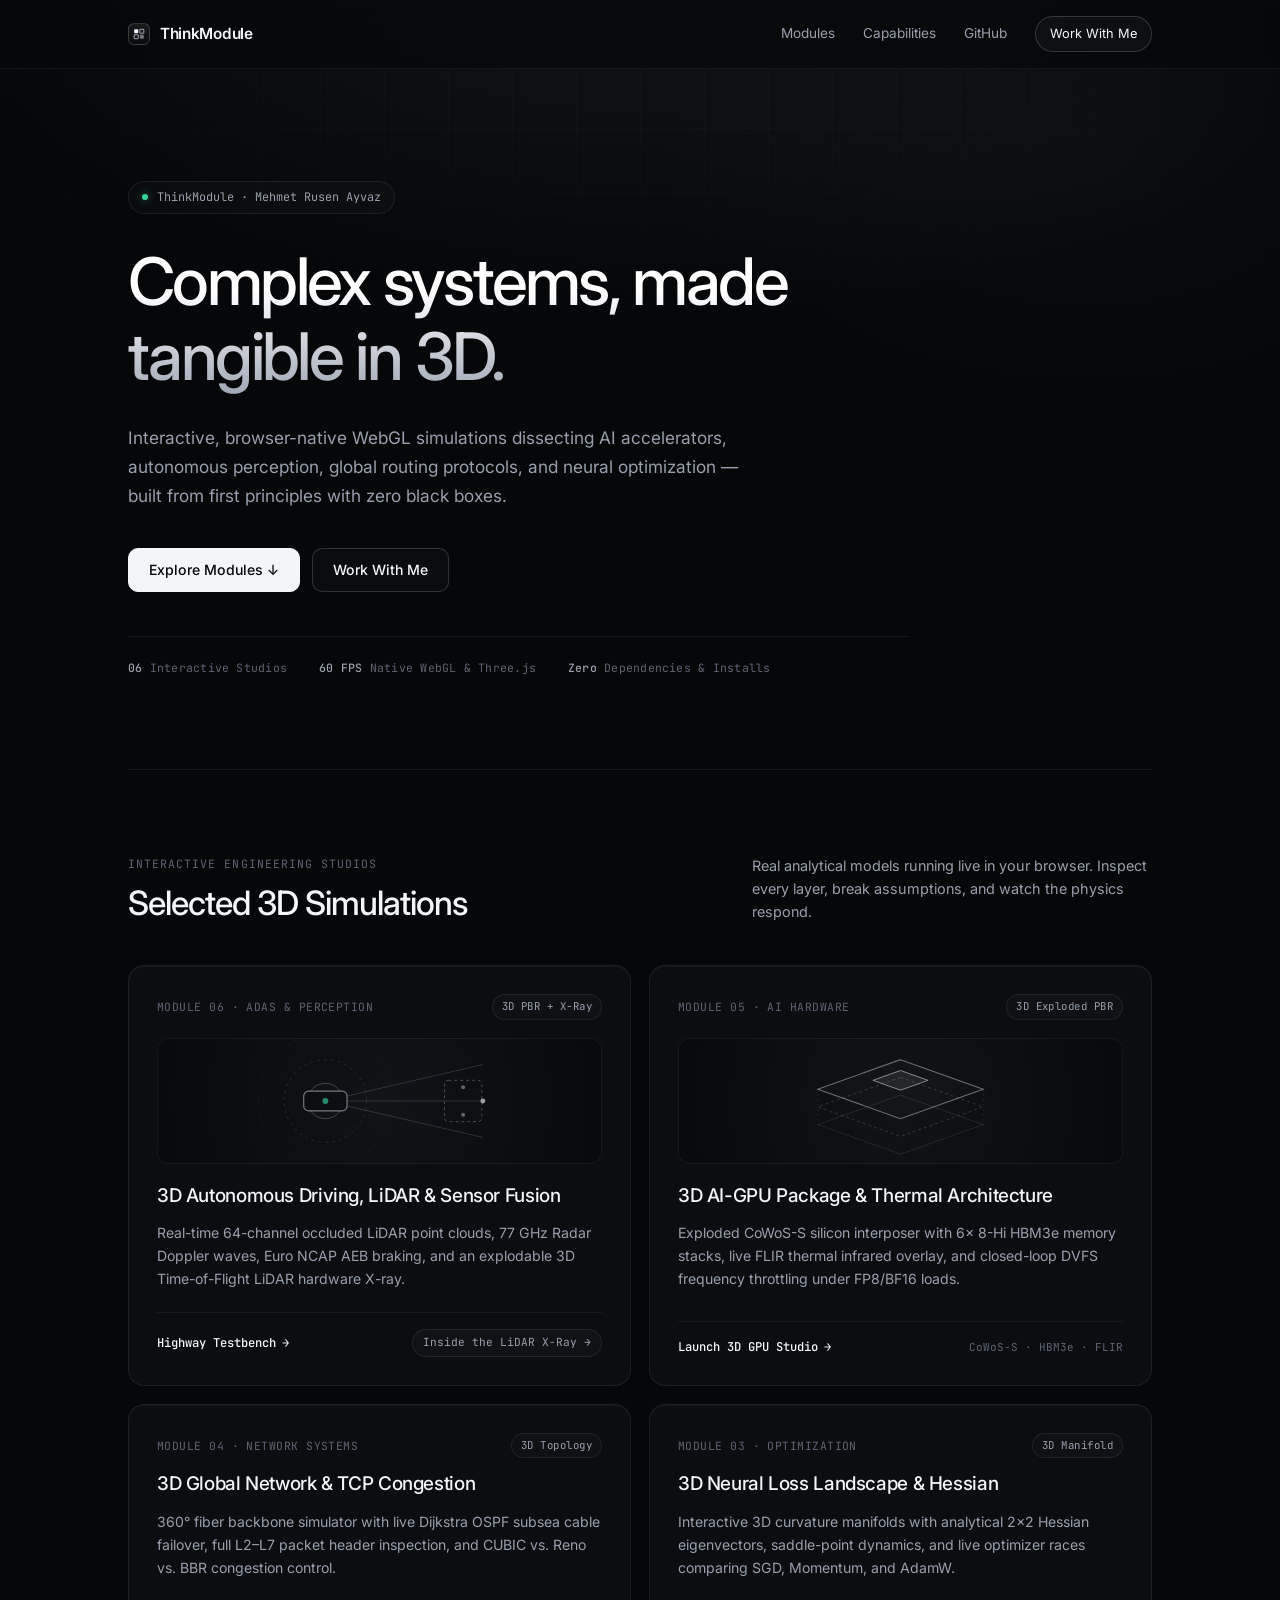
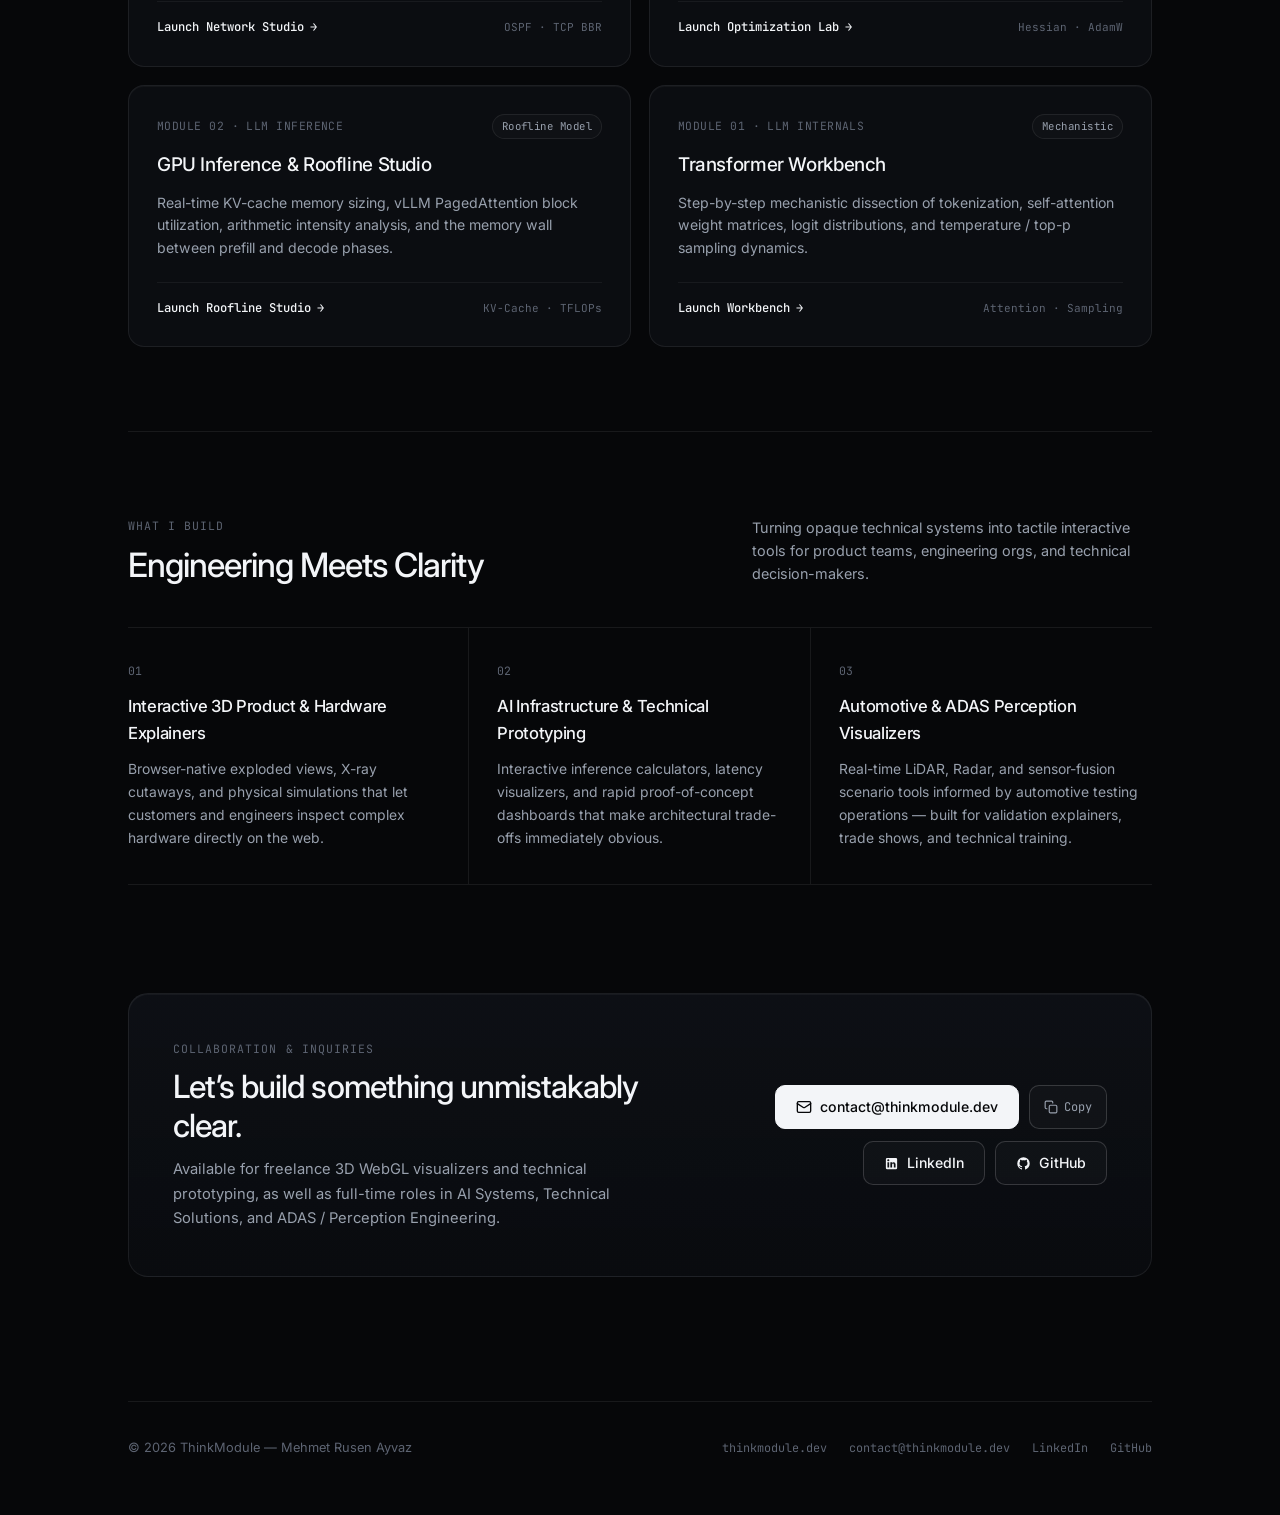
==== commit b37f5486: "Give hero heading descenders breathing room so g is never clipped" ====
--- a/index.html
+++ b/index.html
@@ -4,6 +4,7 @@
   <meta charset="UTF-8" />
   <meta name="viewport" content="width=device-width, initial-scale=1.0" />
   <title>ThinkModule — Interactive 3D Engineering & AI Systems by Mehmet Rusen Ayvaz</title>
+  <link rel="icon" type="image/svg+xml" href="/favicon.svg" />
   <meta name="description" content="ThinkModule by Mehmet Rusen Ayvaz — Minimalist, browser-native 3D WebGL engineering simulations dissecting AI hardware, autonomous perception, global networks, and neural optimization." />
   <link rel="preconnect" href="https://fonts.googleapis.com" />
   <link rel="preconnect" href="https://fonts.gstatic.com" crossorigin />
@@ -191,7 +192,8 @@
     .hero h1 {
       font-size: clamp(2.5rem, 5.6vw, 4.1rem);
       font-weight: 500;
-      line-height: 1.07;
+      line-height: 1.14;
+      padding-bottom: 0.08em;
       letter-spacing: -0.04em;
       background: linear-gradient(180deg, #ffffff 30%, #9ca4b3 100%);
       -webkit-background-clip: text;
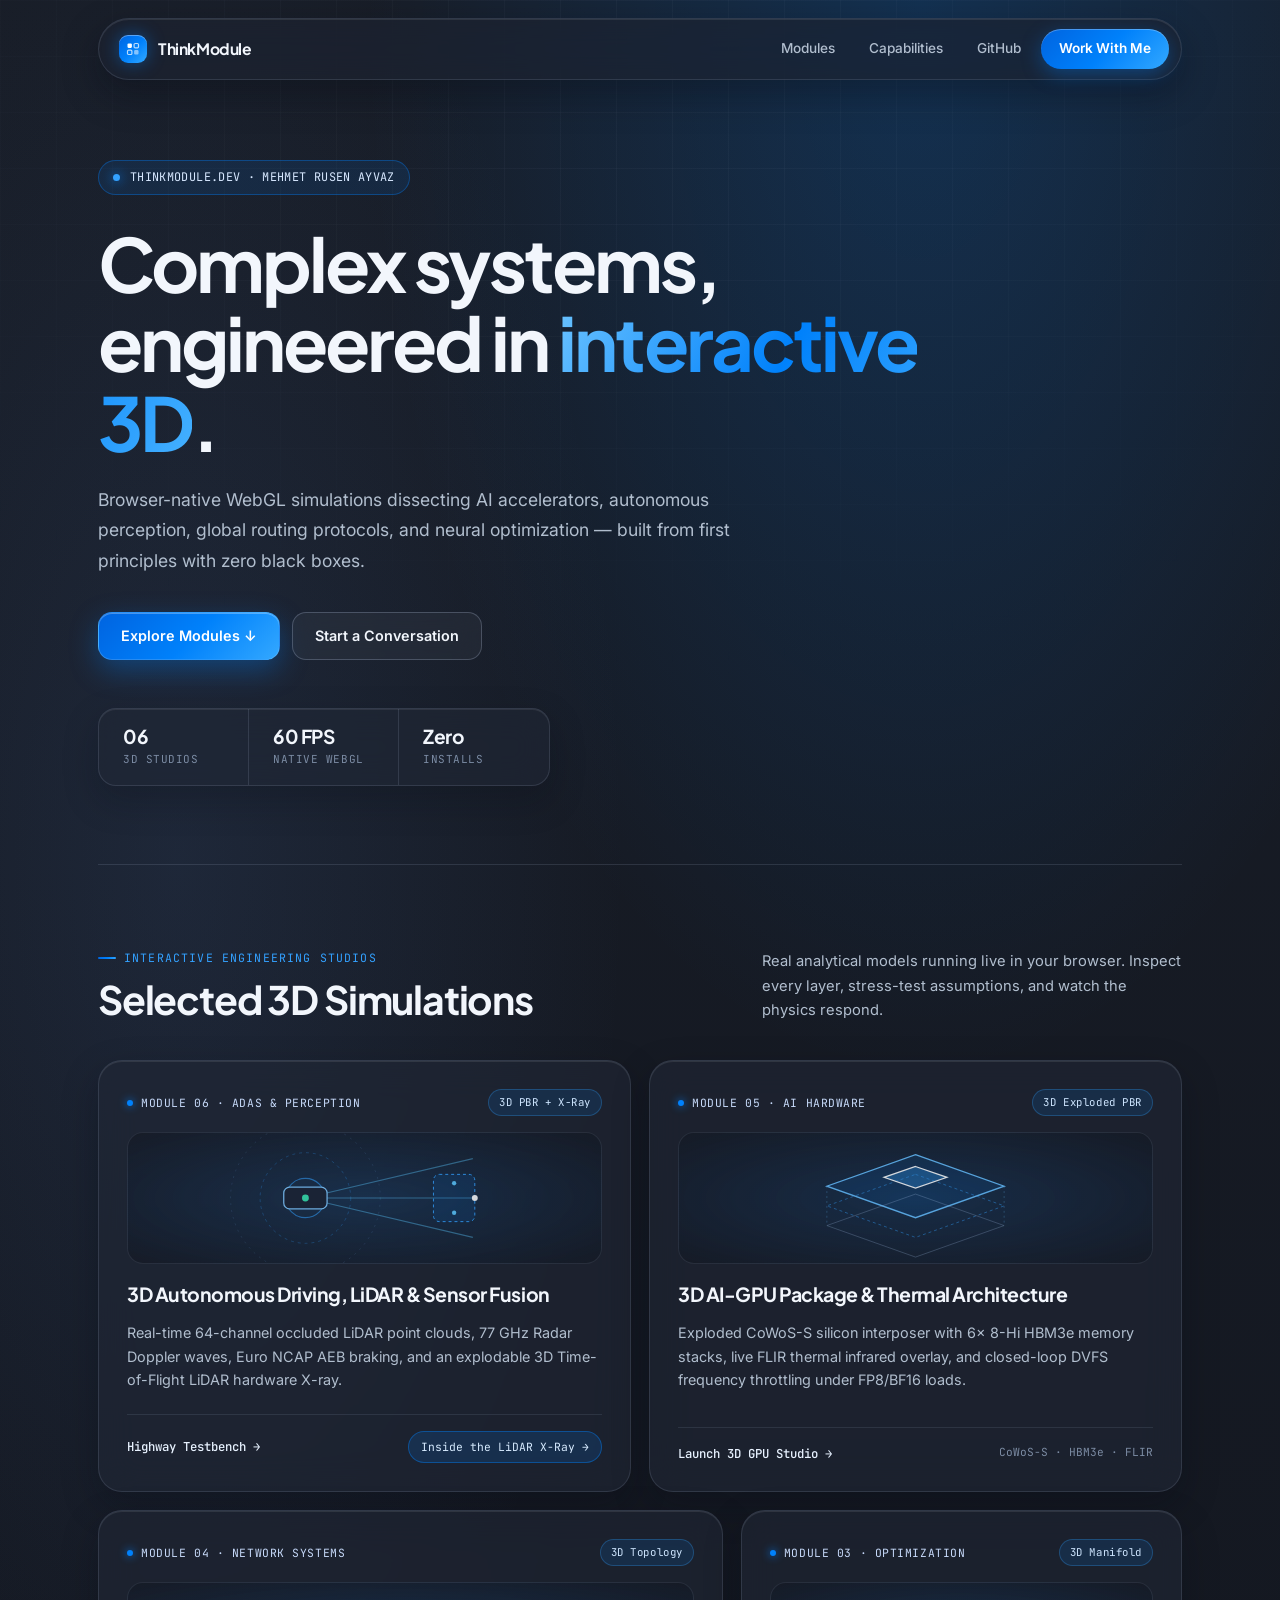
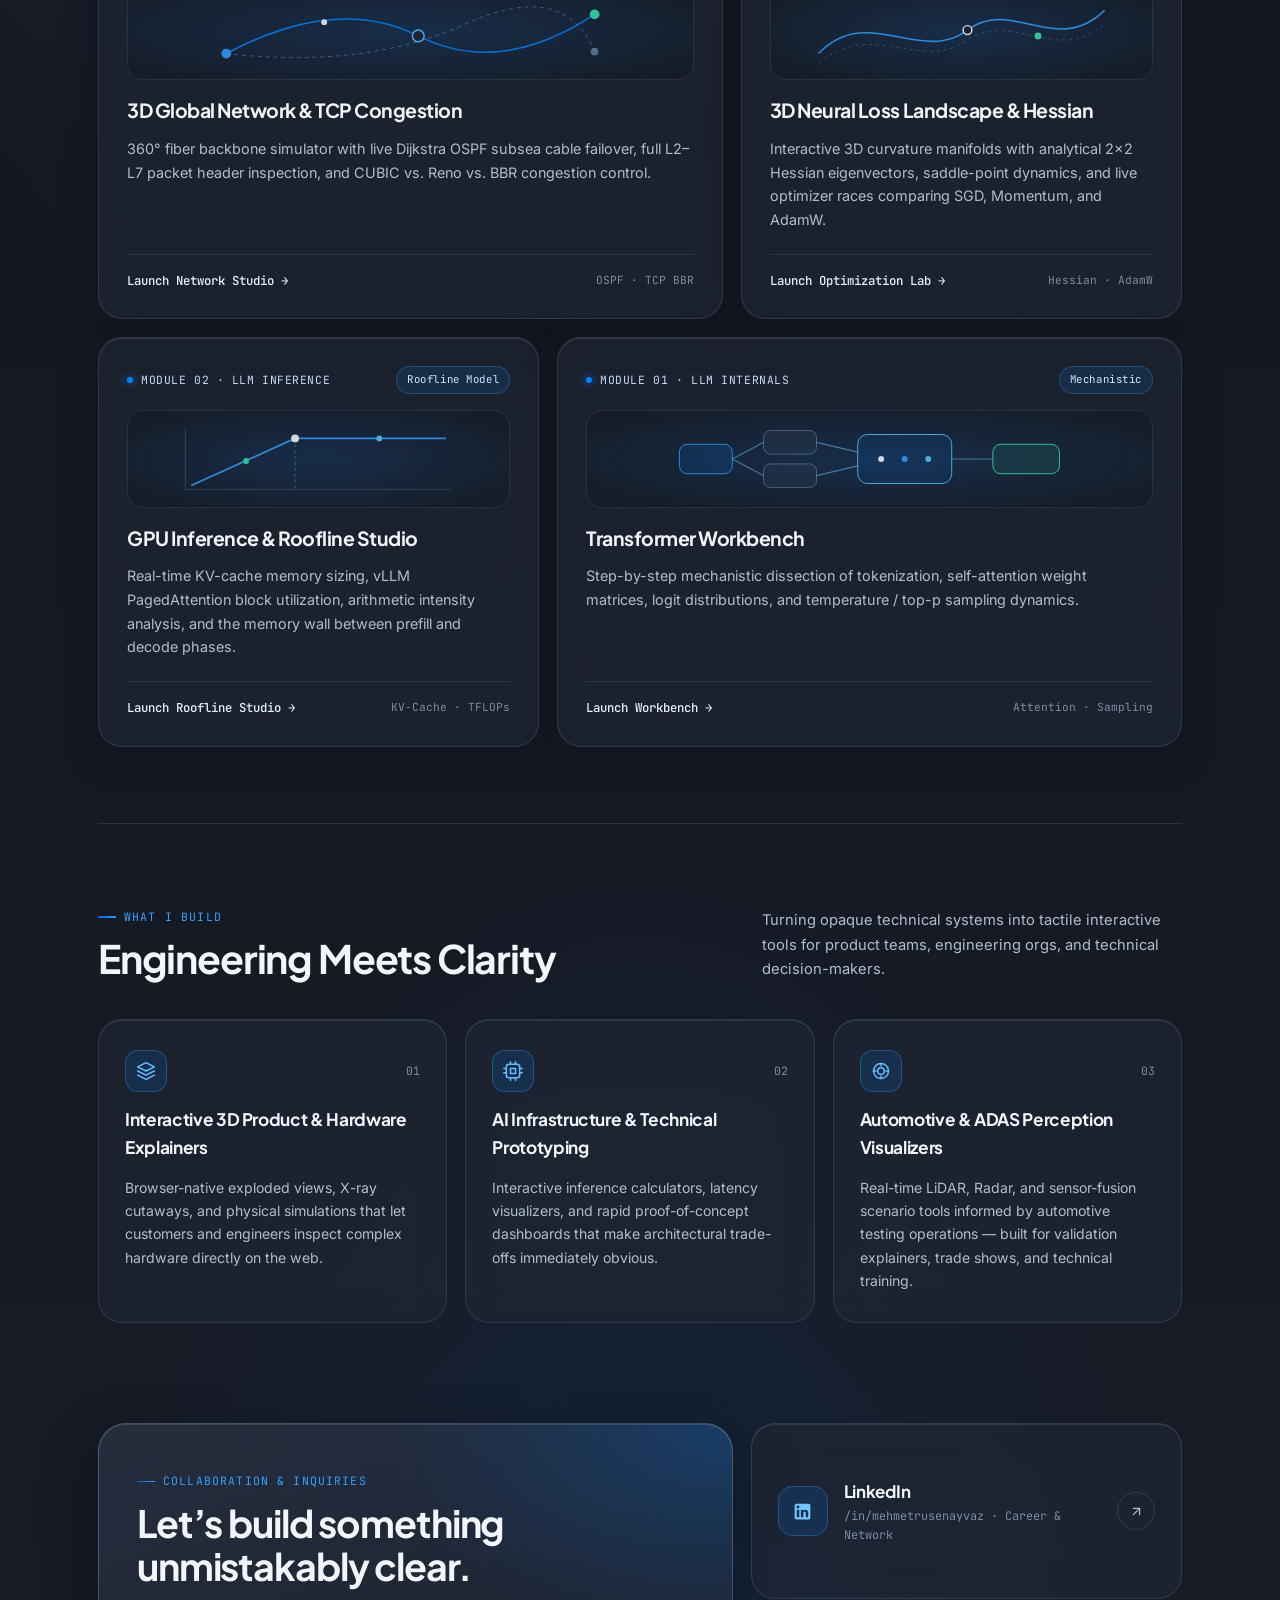
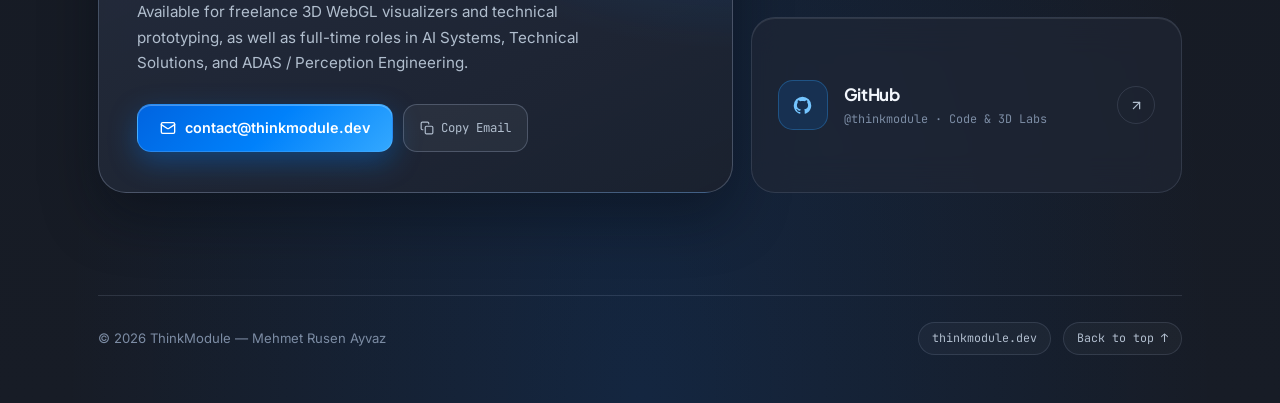
==== commit 32697306: "Finalize futuristic Meta-blue redesign" ====
--- a/index.html
+++ b/index.html
@@ -3,27 +3,42 @@
 <head>
   <meta charset="UTF-8" />
   <meta name="viewport" content="width=device-width, initial-scale=1.0" />
-  <title>ThinkModule — Interactive 3D Engineering & AI Systems by Mehmet Rusen Ayvaz</title>
+  <title>ThinkModule &mdash; Interactive 3D Engineering &amp; AI Systems by Mehmet Rusen Ayvaz</title>
   <link rel="icon" type="image/svg+xml" href="/favicon.svg" />
-  <meta name="description" content="ThinkModule by Mehmet Rusen Ayvaz — Minimalist, browser-native 3D WebGL engineering simulations dissecting AI hardware, autonomous perception, global networks, and neural optimization." />
+  <meta name="description" content="ThinkModule by Mehmet Rusen Ayvaz — Futuristic, browser-native 3D WebGL engineering simulations dissecting AI hardware, autonomous perception, global networks, and neural optimization." />
   <link rel="preconnect" href="https://fonts.googleapis.com" />
   <link rel="preconnect" href="https://fonts.gstatic.com" crossorigin />
-  <link href="https://fonts.googleapis.com/css2?family=Inter:wght@400;500;600&family=JetBrains+Mono:wght@400;500&display=swap" rel="stylesheet" />
+  <link href="https://fonts.googleapis.com/css2?family=Inter:wght@400;500;600&family=JetBrains+Mono:wght@400;500&family=Plus+Jakarta+Sans:wght@500;600;700;800&display=swap" rel="stylesheet" />
   <style>
     :root {
-      --bg: #060709;
-      --bg-elevated: #0b0d11;
-      --bg-hover: #101319;
-      --border: rgba(255, 255, 255, 0.075);
-      --border-strong: rgba(255, 255, 255, 0.16);
-      --text: #f3f5f8;
-      --text-secondary: #98a0ad;
-      --text-muted: #5d6472;
-      --accent-soft: #d7e5f7;
-      --dot-live: #34d399;
+      /* Architectural Titanium Grey & Meta Electric Blue */
+      --bg-base: #151922;
+      --bg-mid: #1c222e;
+      --surface: rgba(33, 40, 54, 0.62);
+      --surface-strong: rgba(41, 49, 66, 0.82);
+      --surface-hover: rgba(48, 59, 80, 0.86);
+
+      --meta-deep: #0057D9;
+      --meta-blue: #0081FB;
+      --meta-bright: #33A1FF;
+      --meta-cyan: #5CC8FF;
+      --meta-gradient: linear-gradient(135deg, #0064E0 0%, #0081FB 52%, #33A8FF 100%);
+
+      --border: rgba(196, 214, 242, 0.13);
+      --border-strong: rgba(196, 214, 242, 0.24);
+      --border-meta: rgba(0, 129, 251, 0.56);
+
+      --text: #F2F6FC;
+      --text-secondary: #B1BECE;
+      --text-muted: #7C8CA4;
+      --live: #38E4AE;
+
+      --display: "Plus Jakarta Sans", "Inter", -apple-system, BlinkMacSystemFont, sans-serif;
       --sans: "Inter", -apple-system, BlinkMacSystemFont, "Segoe UI", Roboto, sans-serif;
       --mono: "JetBrains Mono", ui-monospace, SFMono-Regular, Menlo, Consolas, monospace;
-      --radius: 16px;
+
+      --radius-lg: 24px;
+      --radius-md: 16px;
       --ease: cubic-bezier(0.22, 1, 0.36, 1);
     }
 
@@ -35,7 +50,7 @@
 
     html {
       scroll-behavior: smooth;
-      background: var(--bg);
+      background: var(--bg-base);
       color: var(--text);
       font-family: var(--sans);
       -webkit-font-smoothing: antialiased;
@@ -43,172 +58,197 @@
     }
 
     body {
-      background: var(--bg);
+      background:
+        radial-gradient(64% 44% at 72% 0%, rgba(0, 129, 251, 0.20) 0%, rgba(21, 25, 34, 0) 68%),
+        radial-gradient(50% 40% at 14% 24%, rgba(84, 126, 196, 0.13) 0%, rgba(21, 25, 34, 0) 70%),
+        radial-gradient(60% 45% at 50% 100%, rgba(0, 100, 224, 0.14) 0%, rgba(21, 25, 34, 0) 75%),
+        linear-gradient(180deg, #181D27 0%, #141821 48%, #171C26 100%);
       color: var(--text);
       line-height: 1.6;
       overflow-x: hidden;
+      min-height: 100vh;
       position: relative;
     }
 
-    /* Ultra-subtle architectural ambient light & hairline grid at top */
-    .ambient-bg {
+    /* Ultra-thin futuristic scroll progress bar */
+    .scroll-progress {
+      position: fixed;
+      top: 0;
+      left: 0;
+      height: 2px;
+      width: 0%;
+      z-index: 100;
+      background: linear-gradient(90deg, #0064E0 0%, #0081FB 60%, #5CC8FF 100%);
+      box-shadow: 0 0 12px rgba(0, 129, 251, 0.75);
+      pointer-events: none;
+    }
+
+    /* Subtle architectural blueprint grid */
+    .bg-grid {
       position: fixed;
       inset: 0;
       pointer-events: none;
       z-index: 0;
-      background:
-        radial-gradient(60% 42% at 50% -6%, rgba(215, 229, 247, 0.065) 0%, rgba(6, 7, 9, 0) 100%),
-        radial-gradient(35% 30% at 85% 18%, rgba(148, 179, 214, 0.03) 0%, rgba(6, 7, 9, 0) 100%);
-    }
-
-    .ambient-grid {
-      position: fixed;
-      top: 0;
-      left: 0;
-      right: 0;
-      height: 560px;
-      pointer-events: none;
-      z-index: 0;
       background-image:
-        linear-gradient(to right, rgba(255, 255, 255, 0.028) 1px, transparent 1px),
-        linear-gradient(to bottom, rgba(255, 255, 255, 0.028) 1px, transparent 1px);
-      background-size: 64px 64px;
-      mask-image: radial-gradient(75% 70% at 50% 0%, #000 0%, transparent 100%);
-      -webkit-mask-image: radial-gradient(75% 70% at 50% 0%, #000 0%, transparent 100%);
+        linear-gradient(to right, rgba(206, 223, 250, 0.034) 1px, transparent 1px),
+        linear-gradient(to bottom, rgba(206, 223, 250, 0.034) 1px, transparent 1px);
+      background-size: 56px 56px;
+      mask-image: radial-gradient(85% 72% at 50% 12%, #000 12%, transparent 90%);
+      -webkit-mask-image: radial-gradient(85% 72% at 50% 12%, #000 12%, transparent 90%);
     }
 
     .wrap {
       position: relative;
       z-index: 1;
-      max-width: 1080px;
+      max-width: 1140px;
       margin: 0 auto;
       padding: 0 28px;
     }
 
-    /* Minimalist Frosted Header */
+    /* Floating Capsule Navigation */
+    .nav-shell {
+      position: sticky;
+      top: 18px;
+      z-index: 60;
+      padding: 0 20px;
+      pointer-events: none;
+    }
+
     .nav {
-      position: sticky;
-      top: 0;
-      z-index: 50;
-      backdrop-filter: blur(18px);
-      -webkit-backdrop-filter: blur(18px);
-      background: rgba(6, 7, 9, 0.72);
-      border-bottom: 1px solid rgba(255, 255, 255, 0.055);
-    }
-
-    .nav-inner {
-      max-width: 1080px;
+      pointer-events: auto;
+      max-width: 1084px;
       margin: 0 auto;
-      padding: 0 28px;
-      height: 68px;
+      height: 62px;
+      padding: 0 12px 0 20px;
+      border-radius: 999px;
+      background: rgba(29, 35, 47, 0.74);
+      backdrop-filter: blur(22px) saturate(155%);
+      -webkit-backdrop-filter: blur(22px) saturate(155%);
+      border: 1px solid var(--border);
+      box-shadow:
+        0 14px 36px rgba(6, 10, 18, 0.34),
+        inset 0 1px 0 rgba(255, 255, 255, 0.09);
       display: flex;
       align-items: center;
       justify-content: space-between;
-      gap: 1.5rem;
+      gap: 16px;
     }
 
     .brand {
       display: inline-flex;
       align-items: center;
-      gap: 10px;
+      gap: 11px;
       text-decoration: none;
       color: var(--text);
-      font-weight: 600;
-      font-size: 0.96rem;
-      letter-spacing: -0.02em;
+      font-family: var(--display);
+      font-weight: 700;
+      font-size: 0.98rem;
+      letter-spacing: -0.025em;
     }
 
     .brand-mark {
-      width: 22px;
-      height: 22px;
+      width: 28px;
+      height: 28px;
+      border-radius: 9px;
       display: grid;
       place-items: center;
-      border-radius: 6px;
-      border: 1px solid rgba(255, 255, 255, 0.16);
-      background: linear-gradient(180deg, rgba(255, 255, 255, 0.08), rgba(255, 255, 255, 0.02));
+      background: var(--meta-gradient);
+      box-shadow: 0 0 18px rgba(0, 129, 251, 0.45), inset 0 1px 0 rgba(255, 255, 255, 0.35);
     }
 
     .nav-links {
       display: flex;
       align-items: center;
-      gap: 28px;
+      gap: 6px;
     }
 
     .nav-links a {
       text-decoration: none;
       color: var(--text-secondary);
       font-size: 0.85rem;
-      font-weight: 400;
-      transition: color 0.2s ease;
+      font-weight: 500;
+      padding: 8px 14px;
+      border-radius: 999px;
+      transition: color 0.2s ease, background 0.2s ease;
     }
 
     .nav-links a:hover {
       color: var(--text);
+      background: rgba(255, 255, 255, 0.06);
     }
 
     .nav-cta {
+      background: var(--meta-gradient) !important;
+      color: #ffffff !important;
+      padding: 9px 18px !important;
+      font-weight: 600 !important;
+      box-shadow: 0 6px 20px rgba(0, 129, 251, 0.35), inset 0 1px 0 rgba(255, 255, 255, 0.28);
+      transition: transform 0.22s var(--ease), box-shadow 0.22s var(--ease) !important;
+    }
+
+    .nav-cta:hover {
+      transform: translateY(-1px);
+      box-shadow: 0 10px 26px rgba(0, 129, 251, 0.5), inset 0 1px 0 rgba(255, 255, 255, 0.35) !important;
+    }
+
+    /* Clean Architectural Single-Column Hero */
+    .hero {
+      padding: 98px 0 78px;
+      max-width: 820px;
+    }
+
+    .eyebrow {
+      display: inline-flex;
+      align-items: center;
+      gap: 10px;
+      font-family: var(--mono);
+      font-size: 0.74rem;
+      color: #D7E8FF;
       padding: 7px 14px;
       border-radius: 999px;
-      border: 1px solid var(--border-strong);
-      color: var(--text) !important;
-      font-size: 0.8rem !important;
-      background: rgba(255, 255, 255, 0.03);
-      transition: background 0.2s ease, border-color 0.2s ease !important;
-    }
-
-    .nav-cta:hover {
-      background: rgba(255, 255, 255, 0.08);
-      border-color: rgba(255, 255, 255, 0.28);
-    }
-
-    /* Hero — Calm Architectural Breathing Room */
-    .hero {
-      padding: 112px 0 92px;
-      max-width: 780px;
-    }
-
-    .eyebrow {
-      display: inline-flex;
-      align-items: center;
-      gap: 9px;
-      font-family: var(--mono);
-      font-size: 0.74rem;
-      color: var(--text-secondary);
-      padding: 6px 13px;
-      border-radius: 999px;
-      border: 1px solid var(--border);
-      background: rgba(255, 255, 255, 0.02);
-      margin-bottom: 30px;
+      border: 1px solid rgba(0, 129, 251, 0.36);
+      background: rgba(0, 129, 251, 0.11);
+      margin-bottom: 28px;
+      letter-spacing: 0.03em;
     }
 
     .live-dot {
-      width: 6px;
-      height: 6px;
+      width: 7px;
+      height: 7px;
       border-radius: 50%;
-      background: var(--dot-live);
-      box-shadow: 0 0 10px rgba(52, 211, 153, 0.65);
+      background: var(--meta-bright);
+      box-shadow: 0 0 12px var(--meta-blue);
+      animation: pulseDot 2.4s ease-in-out infinite;
+    }
+
+    @keyframes pulseDot {
+      0%, 100% { transform: scale(1); opacity: 1; }
+      50% { transform: scale(1.35); opacity: 0.65; }
     }
 
     .hero h1 {
-      font-size: clamp(2.5rem, 5.6vw, 4.1rem);
-      font-weight: 500;
-      line-height: 1.14;
-      padding-bottom: 0.08em;
+      font-family: var(--display);
+      font-size: clamp(2.75rem, 5.8vw, 4.65rem);
+      font-weight: 700;
+      line-height: 1.07;
       letter-spacing: -0.04em;
-      background: linear-gradient(180deg, #ffffff 30%, #9ca4b3 100%);
+      color: var(--text);
+      margin-bottom: 24px;
+    }
+
+    .hero h1 .accent-word {
+      background: linear-gradient(120deg, #6CC4FF 0%, #0081FB 52%, #47B2FF 100%);
       -webkit-background-clip: text;
       -webkit-text-fill-color: transparent;
       background-clip: text;
-      margin-bottom: 24px;
     }
 
     .hero-sub {
-      font-size: 1.08rem;
-      line-height: 1.68;
+      font-size: 1.1rem;
+      line-height: 1.72;
       color: var(--text-secondary);
-      max-width: 610px;
-      font-weight: 400;
-      margin-bottom: 38px;
+      max-width: 640px;
+      margin-bottom: 36px;
     }
 
     .hero-actions {
@@ -222,61 +262,93 @@
       display: inline-flex;
       align-items: center;
       justify-content: center;
-      gap: 8px;
-      height: 44px;
-      padding: 0 20px;
-      border-radius: 10px;
-      font-size: 0.88rem;
-      font-weight: 500;
+      gap: 9px;
+      height: 48px;
+      padding: 0 22px;
+      border-radius: 14px;
+      font-size: 0.9rem;
+      font-weight: 600;
       text-decoration: none;
       cursor: pointer;
-      transition: transform 0.2s var(--ease), background 0.2s ease, border-color 0.2s ease, color 0.2s ease;
+      transition: transform 0.22s var(--ease), box-shadow 0.22s var(--ease), background 0.22s ease, border-color 0.22s ease;
     }
 
     .btn-primary {
-      background: #f3f5f8;
-      color: #060709;
-      border: 1px solid #f3f5f8;
+      background: var(--meta-gradient);
+      color: #ffffff;
+      border: 1px solid rgba(114, 196, 255, 0.35);
+      box-shadow: 0 10px 28px rgba(0, 129, 251, 0.34), inset 0 1px 0 rgba(255, 255, 255, 0.28);
     }
 
     .btn-primary:hover {
-      background: #ffffff;
-      transform: translateY(-1px);
-    }
-
-    .btn-quiet {
-      background: rgba(255, 255, 255, 0.025);
+      transform: translateY(-2px);
+      box-shadow: 0 14px 34px rgba(0, 129, 251, 0.5), inset 0 1px 0 rgba(255, 255, 255, 0.36);
+    }
+
+    .btn-glass {
+      background: rgba(255, 255, 255, 0.045);
       color: var(--text);
       border: 1px solid var(--border-strong);
-    }
-
-    .btn-quiet:hover {
-      background: rgba(255, 255, 255, 0.065);
-      border-color: rgba(255, 255, 255, 0.28);
-      transform: translateY(-1px);
-    }
-
-    .hero-meta {
-      margin-top: 44px;
-      padding-top: 22px;
-      border-top: 1px solid var(--border);
-      display: flex;
-      gap: 32px;
-      flex-wrap: wrap;
+      backdrop-filter: blur(12px);
+    }
+
+    .btn-glass:hover {
+      background: rgba(255, 255, 255, 0.095);
+      border-color: rgba(114, 196, 255, 0.45);
+      transform: translateY(-2px);
+    }
+
+    /* Unified Sleek Telemetry Bar */
+    .telemetry-bar {
+      margin-top: 48px;
+      display: inline-grid;
+      grid-template-columns: repeat(3, minmax(150px, auto));
+      border-radius: 18px;
+      background: rgba(33, 40, 54, 0.56);
+      backdrop-filter: blur(16px);
+      -webkit-backdrop-filter: blur(16px);
+      border: 1px solid var(--border);
+      box-shadow:
+        0 14px 34px rgba(6, 10, 18, 0.25),
+        inset 0 1px 0 rgba(255, 255, 255, 0.08);
+      overflow: hidden;
+    }
+
+    .telemetry-cell {
+      padding: 16px 24px;
+      display: flex;
+      flex-direction: column;
+      gap: 3px;
+      border-right: 1px solid var(--border);
+    }
+
+    .telemetry-cell:last-child {
+      border-right: none;
+    }
+
+    .telemetry-cell strong {
+      font-family: var(--display);
+      font-size: 1.2rem;
+      font-weight: 700;
+      letter-spacing: -0.02em;
+      color: var(--text);
+      line-height: 1.2;
+    }
+
+    .telemetry-cell span {
       font-family: var(--mono);
-      font-size: 0.72rem;
+      font-size: 0.69rem;
       color: var(--text-muted);
-      letter-spacing: 0.02em;
-    }
-
-    .hero-meta span strong {
-      color: var(--text-secondary);
-      font-weight: 500;
+      letter-spacing: 0.05em;
+      text-transform: uppercase;
     }
 
     /* Section Framing */
     .section {
-      padding: 84px 0;
+      padding: 76px 0;
+    }
+
+    .section-divider {
       border-top: 1px solid var(--border);
     }
 
@@ -285,55 +357,64 @@
       align-items: flex-end;
       justify-content: space-between;
       gap: 24px;
-      margin-bottom: 42px;
+      margin-bottom: 38px;
       flex-wrap: wrap;
     }
 
     .section-kicker {
+      display: inline-flex;
+      align-items: center;
+      gap: 8px;
       font-family: var(--mono);
       font-size: 0.72rem;
-      letter-spacing: 0.09em;
+      letter-spacing: 0.1em;
       text-transform: uppercase;
-      color: var(--text-muted);
+      color: var(--meta-bright);
       margin-bottom: 10px;
-      display: block;
+    }
+
+    .section-kicker::before {
+      content: "";
+      width: 18px;
+      height: 1.5px;
+      background: var(--meta-gradient);
+      border-radius: 2px;
     }
 
     .section-title {
-      font-size: clamp(1.55rem, 2.8vw, 2.1rem);
-      font-weight: 500;
+      font-family: var(--display);
+      font-size: clamp(1.75rem, 3.1vw, 2.45rem);
+      font-weight: 700;
       letter-spacing: -0.03em;
       color: var(--text);
-      line-height: 1.2;
+      line-height: 1.15;
     }
 
     .section-desc {
-      max-width: 400px;
-      font-size: 0.9rem;
+      max-width: 420px;
+      font-size: 0.92rem;
       color: var(--text-secondary);
-      line-height: 1.6;
-    }
-
-    /* Featured Flagship 3D Studios (2-Column Showcase) */
-    .flagship-grid {
+      line-height: 1.65;
+    }
+
+    /* Asymmetric 12-Column Futuristic Bento Grid */
+    .bento-grid {
       display: grid;
-      grid-template-columns: repeat(2, minmax(0, 1fr));
+      grid-template-columns: repeat(12, minmax(0, 1fr));
       gap: 18px;
-      margin-bottom: 18px;
-    }
-
-    /* Core Modules (2x2 Architectural Grid) */
-    .modules-grid {
-      display: grid;
-      grid-template-columns: repeat(2, minmax(0, 1fr));
-      gap: 18px;
-    }
+    }
+
+    .span-6 { grid-column: span 6; }
+    .span-7 { grid-column: span 7; }
+    .span-5 { grid-column: span 5; }
 
     .card {
       position: relative;
-      background: var(--bg-elevated);
+      background: var(--surface);
+      backdrop-filter: blur(18px);
+      -webkit-backdrop-filter: blur(18px);
       border: 1px solid var(--border);
-      border-radius: var(--radius);
+      border-radius: var(--radius-lg);
       padding: 28px;
       display: flex;
       flex-direction: column;
@@ -341,11 +422,27 @@
       gap: 22px;
       cursor: pointer;
       overflow: hidden;
-      box-shadow: inset 0 1px 0 rgba(255, 255, 255, 0.035);
-      transition: border-color 0.3s var(--ease), background 0.3s var(--ease), transform 0.3s var(--ease);
-    }
-
-    /* Subtle whisper-quiet mouse spotlight */
+      box-shadow:
+        0 14px 36px rgba(7, 11, 20, 0.28),
+        inset 0 1px 0 rgba(255, 255, 255, 0.09);
+      transition: transform 0.32s var(--ease), border-color 0.32s var(--ease), background 0.32s var(--ease), box-shadow 0.32s var(--ease);
+    }
+
+    /* Top specular accent highlight on hover */
+    .card::after {
+      content: "";
+      position: absolute;
+      top: 0;
+      left: 16%;
+      right: 16%;
+      height: 1px;
+      background: linear-gradient(90deg, transparent, rgba(88, 178, 255, 0.75), transparent);
+      opacity: 0;
+      transition: opacity 0.35s ease;
+      pointer-events: none;
+    }
+
+    /* Meta-Blue Cursor Spotlight */
     .card::before {
       content: "";
       position: absolute;
@@ -355,19 +452,25 @@
       opacity: 0;
       transition: opacity 0.35s ease;
       background: radial-gradient(
-        420px circle at var(--mx, 50%) var(--my, 0%),
-        rgba(220, 232, 248, 0.065),
-        transparent 62%
+        460px circle at var(--mx, 50%) var(--my, 0%),
+        rgba(0, 129, 251, 0.16),
+        rgba(80, 180, 255, 0.04) 45%,
+        transparent 68%
       );
     }
 
     .card:hover {
-      border-color: var(--border-strong);
-      background: var(--bg-hover);
-      transform: translateY(-2px);
-    }
-
-    .card:hover::before {
+      border-color: var(--border-meta);
+      background: var(--surface-hover);
+      transform: translateY(-4px);
+      box-shadow:
+        0 22px 50px rgba(4, 10, 24, 0.44),
+        0 0 0 1px rgba(0, 129, 251, 0.20),
+        inset 0 1px 0 rgba(255, 255, 255, 0.15);
+    }
+
+    .card:hover::before,
+    .card:hover::after {
       opacity: 1;
     }
 
@@ -387,53 +490,75 @@
       font-family: var(--mono);
       font-size: 0.71rem;
       color: var(--text-muted);
-      letter-spacing: 0.04em;
+      letter-spacing: 0.05em;
+    }
+
+    .card-index {
+      display: inline-flex;
+      align-items: center;
+      gap: 8px;
+      color: #C7DAFA;
+    }
+
+    .card-index i {
+      width: 6px;
+      height: 6px;
+      border-radius: 50%;
+      background: var(--meta-blue);
+      box-shadow: 0 0 8px var(--meta-blue);
+      display: inline-block;
     }
 
     .card-badge {
-      padding: 3px 9px;
+      padding: 4px 10px;
       border-radius: 999px;
-      border: 1px solid var(--border);
-      color: var(--text-secondary);
+      border: 1px solid rgba(51, 161, 255, 0.28);
+      color: #CFE6FF;
       font-size: 0.67rem;
-      background: rgba(255, 255, 255, 0.02);
-    }
-
-    /* Hairline SVG Schematic Stage inside Flagship Cards */
+      background: rgba(0, 129, 251, 0.12);
+    }
+
+    /* Futuristic Blueprint Stage inside Cards */
     .schematic-stage {
-      height: 126px;
-      border-radius: 12px;
-      border: 1px solid rgba(255, 255, 255, 0.055);
-      background: radial-gradient(circle at 50% 50%, rgba(255, 255, 255, 0.026), rgba(6, 7, 9, 0.55));
+      height: 132px;
+      border-radius: 16px;
+      border: 1px solid rgba(196, 214, 242, 0.10);
+      background:
+        radial-gradient(70% 70% at 50% 50%, rgba(0, 129, 251, 0.13), rgba(20, 25, 36, 0.72));
       display: grid;
       place-items: center;
       overflow: hidden;
-      margin: 4px 0 6px;
+      margin: 2px 0 4px;
+    }
+
+    .schematic-stage.compact {
+      height: 98px;
     }
 
     .schematic-stage svg {
       width: 100%;
       height: 100%;
-      opacity: 0.62;
-      transition: opacity 0.35s ease, transform 0.5s var(--ease);
+      opacity: 0.82;
+      transition: opacity 0.35s ease, transform 0.55s var(--ease);
     }
 
     .card:hover .schematic-stage svg {
-      opacity: 0.96;
-      transform: scale(1.025);
+      opacity: 1;
+      transform: scale(1.03);
     }
 
     .card h3 {
-      font-size: 1.18rem;
-      font-weight: 500;
-      letter-spacing: -0.02em;
+      font-family: var(--display);
+      font-size: 1.22rem;
+      font-weight: 700;
+      letter-spacing: -0.025em;
       color: var(--text);
-      line-height: 1.3;
+      line-height: 1.25;
     }
 
     .card p {
-      font-size: 0.88rem;
-      line-height: 1.62;
+      font-size: 0.9rem;
+      line-height: 1.65;
       color: var(--text-secondary);
     }
 
@@ -445,20 +570,24 @@
       justify-content: space-between;
       gap: 12px;
       padding-top: 16px;
-      border-top: 1px solid rgba(255, 255, 255, 0.055);
+      border-top: 1px solid rgba(196, 214, 242, 0.10);
       flex-wrap: wrap;
     }
 
     .card-link {
       display: inline-flex;
       align-items: center;
-      gap: 6px;
+      gap: 7px;
       text-decoration: none;
-      color: var(--text);
+      color: #E8F2FF;
       font-family: var(--mono);
-      font-size: 0.76rem;
+      font-size: 0.77rem;
       font-weight: 500;
       transition: color 0.2s ease;
+    }
+
+    .card:hover .card-link {
+      color: #6DC3FF;
     }
 
     .card-link .arrow {
@@ -467,54 +596,79 @@
     }
 
     .card:hover .card-link .arrow {
-      transform: translateX(4px);
+      transform: translateX(5px);
     }
 
     .sub-pill {
       display: inline-flex;
       align-items: center;
-      gap: 5px;
+      gap: 6px;
       text-decoration: none;
       font-family: var(--mono);
-      font-size: 0.7rem;
-      color: var(--text-secondary);
-      padding: 4px 10px;
+      font-size: 0.71rem;
+      color: #D7EBFF;
+      padding: 6px 12px;
       border-radius: 999px;
-      border: 1px solid var(--border);
-      background: rgba(255, 255, 255, 0.025);
-      transition: color 0.2s ease, border-color 0.2s ease, background 0.2s ease;
+      border: 1px solid rgba(0, 129, 251, 0.42);
+      background: rgba(0, 129, 251, 0.15);
+      transition: all 0.2s ease;
     }
 
     .sub-pill:hover {
-      color: var(--text);
-      border-color: rgba(255, 255, 255, 0.26);
-      background: rgba(255, 255, 255, 0.07);
+      color: #ffffff;
+      background: rgba(0, 129, 251, 0.34);
+      border-color: rgba(88, 178, 255, 0.75);
     }
 
     .card-tech {
       font-family: var(--mono);
-      font-size: 0.69rem;
+      font-size: 0.7rem;
       color: var(--text-muted);
     }
 
-    /* Capabilities — Swiss Editorial 3-Column Divider Layout */
+    /* Capabilities — Elevated Glass Modules */
     .cap-grid {
       display: grid;
       grid-template-columns: repeat(3, minmax(0, 1fr));
-      border-top: 1px solid var(--border);
-      border-bottom: 1px solid var(--border);
-    }
-
-    .cap-item {
-      padding: 34px 28px;
+      gap: 18px;
+    }
+
+    .cap-card {
+      position: relative;
+      padding: 30px 26px;
+      border-radius: var(--radius-lg);
+      background: var(--surface);
+      border: 1px solid var(--border);
+      backdrop-filter: blur(16px);
       display: flex;
       flex-direction: column;
-      gap: 12px;
-      border-right: 1px solid var(--border);
-    }
-
-    .cap-item:first-child { padding-left: 0; }
-    .cap-item:last-child { border-right: none; padding-right: 0; }
+      gap: 14px;
+      box-shadow: inset 0 1px 0 rgba(255, 255, 255, 0.08);
+      transition: transform 0.28s var(--ease), border-color 0.28s var(--ease), background 0.28s ease;
+    }
+
+    .cap-card:hover {
+      transform: translateY(-3px);
+      border-color: var(--border-meta);
+      background: var(--surface-hover);
+    }
+
+    .cap-top {
+      display: flex;
+      align-items: center;
+      justify-content: space-between;
+    }
+
+    .cap-icon {
+      width: 42px;
+      height: 42px;
+      border-radius: 13px;
+      display: grid;
+      place-items: center;
+      background: rgba(0, 129, 251, 0.14);
+      border: 1px solid rgba(51, 161, 255, 0.32);
+      color: #66BEFF;
+    }
 
     .cap-num {
       font-family: var(--mono);
@@ -522,128 +676,230 @@
       color: var(--text-muted);
     }
 
-    .cap-item h3 {
-      font-size: 1.04rem;
-      font-weight: 500;
+    .cap-card h3 {
+      font-family: var(--display);
+      font-size: 1.08rem;
+      font-weight: 700;
       letter-spacing: -0.02em;
       color: var(--text);
     }
 
-    .cap-item p {
-      font-size: 0.87rem;
-      line-height: 1.65;
+    .cap-card p {
+      font-size: 0.88rem;
+      line-height: 1.66;
       color: var(--text-secondary);
     }
 
-    /* Contact — Quiet Architectural Panel */
-    .contact-panel {
-      background: linear-gradient(180deg, rgba(16, 19, 25, 0.75) 0%, rgba(10, 12, 16, 0.92) 100%);
-      border: 1px solid var(--border);
-      border-radius: 20px;
-      padding: 46px 44px;
-      display: flex;
-      align-items: center;
+    /* Futuristic Connect Deck (Redesigned Bottom + LinkedIn & GitHub Portals) */
+    .connect-deck {
+      display: grid;
+      grid-template-columns: minmax(0, 1.25fr) minmax(0, 0.85fr);
+      gap: 18px;
+      align-items: stretch;
+    }
+
+    .connect-main {
+      position: relative;
+      padding: 40px 38px;
+      border-radius: 28px;
+      background:
+        radial-gradient(80% 90% at 100% 0%, rgba(0, 129, 251, 0.24) 0%, rgba(33, 40, 54, 0) 68%),
+        linear-gradient(155deg, rgba(40, 48, 66, 0.85) 0%, rgba(27, 33, 46, 0.92) 100%);
+      border: 1px solid var(--border-strong);
+      box-shadow:
+        0 24px 56px rgba(6, 10, 18, 0.4),
+        inset 0 1px 0 rgba(255, 255, 255, 0.12);
+      display: flex;
+      flex-direction: column;
       justify-content: space-between;
-      gap: 36px;
-      flex-wrap: wrap;
-      box-shadow: inset 0 1px 0 rgba(255, 255, 255, 0.045);
-    }
-
-    .contact-copy {
+      gap: 28px;
+      overflow: hidden;
+    }
+
+    .connect-main h2 {
+      font-family: var(--display);
+      font-size: clamp(1.7rem, 3vw, 2.35rem);
+      font-weight: 700;
+      letter-spacing: -0.03em;
+      line-height: 1.15;
+      margin-bottom: 12px;
+    }
+
+    .connect-main p {
+      font-size: 0.95rem;
+      color: var(--text-secondary);
+      line-height: 1.68;
       max-width: 500px;
     }
 
-    .contact-copy h2 {
-      font-size: clamp(1.5rem, 2.8vw, 2rem);
-      font-weight: 500;
-      letter-spacing: -0.03em;
-      line-height: 1.2;
-      margin-bottom: 12px;
-    }
-
-    .contact-copy p {
-      font-size: 0.92rem;
-      color: var(--text-secondary);
-      line-height: 1.65;
-    }
-
-    .contact-actions {
-      display: flex;
-      flex-direction: column;
-      gap: 12px;
-      align-items: flex-end;
-    }
-
-    .contact-row {
-      display: flex;
+    .email-dock {
+      display: flex;
+      align-items: center;
       gap: 10px;
       flex-wrap: wrap;
-      justify-content: flex-end;
     }
 
     .copy-btn {
-      height: 44px;
-      padding: 0 14px;
-      border-radius: 10px;
+      height: 48px;
+      padding: 0 16px;
+      border-radius: 14px;
       border: 1px solid var(--border-strong);
-      background: rgba(255, 255, 255, 0.025);
+      background: rgba(255, 255, 255, 0.05);
       color: var(--text-secondary);
       font-family: var(--mono);
-      font-size: 0.75rem;
+      font-size: 0.77rem;
       cursor: pointer;
       display: inline-flex;
       align-items: center;
-      gap: 6px;
+      gap: 7px;
       transition: all 0.2s ease;
     }
 
     .copy-btn:hover {
       color: var(--text);
-      border-color: rgba(255, 255, 255, 0.28);
-      background: rgba(255, 255, 255, 0.06);
+      border-color: var(--border-meta);
+      background: rgba(0, 129, 251, 0.14);
     }
 
     .copy-btn.copied {
-      color: var(--dot-live);
-      border-color: rgba(52, 211, 153, 0.4);
-    }
-
-    /* Footer */
+      color: var(--live);
+      border-color: rgba(56, 228, 174, 0.5);
+      background: rgba(56, 228, 174, 0.12);
+    }
+
+    .social-stack {
+      display: grid;
+      grid-template-rows: 1fr 1fr;
+      gap: 18px;
+    }
+
+    .social-card {
+      position: relative;
+      padding: 26px 26px;
+      border-radius: 24px;
+      background: var(--surface);
+      border: 1px solid var(--border);
+      backdrop-filter: blur(18px);
+      text-decoration: none;
+      color: var(--text);
+      display: flex;
+      align-items: center;
+      justify-content: space-between;
+      gap: 18px;
+      box-shadow: inset 0 1px 0 rgba(255, 255, 255, 0.09);
+      transition: transform 0.28s var(--ease), border-color 0.28s var(--ease), background 0.28s ease, box-shadow 0.28s ease;
+    }
+
+    .social-card:hover {
+      transform: translateY(-3px);
+      border-color: var(--border-meta);
+      background: var(--surface-hover);
+      box-shadow: 0 18px 40px rgba(0, 60, 140, 0.24), inset 0 1px 0 rgba(255, 255, 255, 0.14);
+    }
+
+    .social-left {
+      display: flex;
+      align-items: center;
+      gap: 16px;
+    }
+
+    .social-icon {
+      width: 50px;
+      height: 50px;
+      border-radius: 15px;
+      display: grid;
+      place-items: center;
+      background: rgba(0, 129, 251, 0.14);
+      border: 1px solid rgba(51, 161, 255, 0.30);
+      color: #74C5FF;
+      flex-shrink: 0;
+      transition: background 0.25s ease, color 0.25s ease, box-shadow 0.25s ease;
+    }
+
+    .social-card:hover .social-icon {
+      background: var(--meta-gradient);
+      color: #ffffff;
+      box-shadow: 0 8px 22px rgba(0, 129, 251, 0.45);
+    }
+
+    .social-info strong {
+      display: block;
+      font-family: var(--display);
+      font-size: 1.06rem;
+      font-weight: 700;
+      letter-spacing: -0.015em;
+    }
+
+    .social-info span {
+      display: block;
+      font-family: var(--mono);
+      font-size: 0.74rem;
+      color: var(--text-muted);
+      margin-top: 2px;
+    }
+
+    .social-arrow {
+      width: 38px;
+      height: 38px;
+      border-radius: 50%;
+      border: 1px solid var(--border);
+      display: grid;
+      place-items: center;
+      color: var(--text-secondary);
+      flex-shrink: 0;
+      transition: transform 0.28s var(--ease), border-color 0.28s ease, color 0.28s ease, background 0.28s ease;
+    }
+
+    .social-card:hover .social-arrow {
+      transform: translate(2px, -2px);
+      border-color: var(--meta-bright);
+      color: #ffffff;
+      background: rgba(0, 129, 251, 0.24);
+    }
+
+    /* Futuristic Minimal Footer */
     footer {
-      padding: 36px 0 56px;
+      margin-top: 26px;
+      padding: 26px 0 48px;
       border-top: 1px solid var(--border);
-      margin-top: 40px;
       display: flex;
       align-items: center;
       justify-content: space-between;
       gap: 16px;
       flex-wrap: wrap;
-      font-size: 0.8rem;
+      font-size: 0.82rem;
       color: var(--text-muted);
     }
 
-    .footer-links {
-      display: flex;
-      gap: 22px;
+    .footer-meta {
+      display: flex;
+      align-items: center;
+      gap: 12px;
       flex-wrap: wrap;
       font-family: var(--mono);
-      font-size: 0.74rem;
-    }
-
-    .footer-links a {
-      color: var(--text-muted);
+      font-size: 0.73rem;
+    }
+
+    .footer-pill {
+      padding: 6px 13px;
+      border-radius: 999px;
+      border: 1px solid var(--border);
+      background: rgba(255, 255, 255, 0.03);
+      color: var(--text-secondary);
       text-decoration: none;
-      transition: color 0.2s ease;
-    }
-
-    .footer-links a:hover {
-      color: var(--text);
-    }
-
-    /* Smooth Reveal Animation */
+      transition: border-color 0.2s ease, color 0.2s ease, background 0.2s ease;
+    }
+
+    .footer-pill:hover {
+      border-color: var(--border-meta);
+      color: #ffffff;
+      background: rgba(0, 129, 251, 0.14);
+    }
+
+    /* Smooth Reveal */
     .reveal {
       opacity: 0;
-      transform: translateY(14px);
+      transform: translateY(18px);
       transition: opacity 0.65s var(--ease), transform 0.65s var(--ease);
     }
 
@@ -652,44 +908,57 @@
       transform: translateY(0);
     }
 
-    @media (max-width: 880px) {
-      .flagship-grid,
-      .modules-grid,
-      .cap-grid {
+    /* Responsive */
+    @media (max-width: 980px) {
+      .hero {
+        padding-top: 64px;
+      }
+      .span-6, .span-7, .span-5 {
+        grid-column: span 12;
+      }
+      .cap-grid,
+      .connect-deck {
         grid-template-columns: 1fr;
       }
-      .cap-item {
-        padding: 26px 0;
+      .social-stack {
+        grid-template-rows: auto;
+        grid-template-columns: 1fr 1fr;
+      }
+    }
+
+    @media (max-width: 640px) {
+      .wrap { padding: 0 18px; }
+      .nav-shell { top: 12px; padding: 0 12px; }
+      .nav { padding: 0 10px 0 16px; }
+      .nav-links a:not(.nav-cta) { display: none; }
+      .telemetry-bar {
+        display: grid;
+        grid-template-columns: 1fr;
+      }
+      .telemetry-cell {
         border-right: none;
         border-bottom: 1px solid var(--border);
       }
-      .cap-item:last-child { border-bottom: none; }
-      .contact-panel { padding: 32px 26px; }
-      .contact-actions, .contact-row { align-items: flex-start; justify-content: flex-start; }
-    }
-
-    @media (max-width: 600px) {
-      .wrap, .nav-inner { padding: 0 20px; }
-      .hero { padding: 76px 0 64px; }
-      .nav-links a:not(.nav-cta) { display: none; }
-      .hero-meta { gap: 18px; }
+      .telemetry-cell:last-child { border-bottom: none; }
+      .connect-main { padding: 28px 24px; }
+      .social-stack { grid-template-columns: 1fr; }
     }
   </style>
 </head>
-<body>
-  <div class="ambient-bg" aria-hidden="true"></div>
-  <div class="ambient-grid" aria-hidden="true"></div>
-
-  <!-- Minimalist Navigation -->
-  <header class="nav">
-    <div class="nav-inner">
-      <a href="#" class="brand">
+<body id="top">
+  <div class="scroll-progress" id="scrollProgress" aria-hidden="true"></div>
+  <div class="bg-grid" aria-hidden="true"></div>
+
+  <!-- Floating Capsule Navigation -->
+  <div class="nav-shell">
+    <header class="nav">
+      <a href="#top" class="brand">
         <span class="brand-mark" aria-hidden="true">
-          <svg width="12" height="12" viewBox="0 0 12 12" fill="none">
-            <rect x="1.2" y="1.2" width="4" height="4" rx="0.8" fill="#f3f5f8"/>
-            <rect x="6.8" y="1.2" width="4" height="4" rx="0.8" stroke="#98a0ad" stroke-width="1.1"/>
-            <rect x="1.2" y="6.8" width="4" height="4" rx="0.8" stroke="#98a0ad" stroke-width="1.1"/>
-            <rect x="6.8" y="6.8" width="4" height="4" rx="0.8" fill="#f3f5f8" fill-opacity="0.45"/>
+          <svg width="14" height="14" viewBox="0 0 14 14" fill="none">
+            <rect x="1.5" y="1.5" width="4.4" height="4.4" rx="1.1" fill="#ffffff"/>
+            <rect x="8.1" y="1.5" width="4.4" height="4.4" rx="1.1" stroke="#ffffff" stroke-opacity="0.72" stroke-width="1.2"/>
+            <rect x="1.5" y="8.1" width="4.4" height="4.4" rx="1.1" stroke="#ffffff" stroke-opacity="0.72" stroke-width="1.2"/>
+            <rect x="8.1" y="8.1" width="4.4" height="4.4" rx="1.1" fill="#ffffff" fill-opacity="0.5"/>
           </svg>
         </span>
         ThinkModule
@@ -700,65 +969,74 @@
         <a href="https://github.com/thinkmodule" target="_blank" rel="noopener noreferrer">GitHub</a>
         <a href="#contact" class="nav-cta">Work With Me</a>
       </nav>
-    </div>
-  </header>
+    </header>
+  </div>
 
   <main class="wrap">
-    <!-- Hero -->
+    <!-- Clean Futuristic Single-Column Hero -->
     <section class="hero reveal visible">
       <div class="eyebrow">
         <span class="live-dot" aria-hidden="true"></span>
-        ThinkModule &middot; Mehmet Rusen Ayvaz
+        THINKMODULE.DEV &middot; MEHMET RUSEN AYVAZ
       </div>
-      <h1>Complex systems, made tangible in 3D.</h1>
+      <h1>Complex systems, engineered in <span class="accent-word">interactive 3D</span>.</h1>
       <p class="hero-sub">
-        Interactive, browser-native WebGL simulations dissecting AI accelerators, autonomous perception,
-        global routing protocols, and neural optimization — built from first principles with zero black boxes.
+        Browser-native WebGL simulations dissecting AI accelerators, autonomous perception,
+        global routing protocols, and neural optimization &mdash; built from first principles with zero black boxes.
       </p>
       <div class="hero-actions">
         <a href="#modules" class="btn btn-primary">Explore Modules &darr;</a>
-        <a href="#contact" class="btn btn-quiet">Work With Me</a>
+        <a href="#contact" class="btn btn-glass">Start a Conversation</a>
       </div>
-      <div class="hero-meta">
-        <span><strong>06</strong> Interactive Studios</span>
-        <span><strong>60 FPS</strong> Native WebGL &amp; Three.js</span>
-        <span><strong>Zero</strong> Dependencies &amp; Installs</span>
+
+      <div class="telemetry-bar" aria-label="Platform highlights">
+        <div class="telemetry-cell">
+          <strong>06</strong>
+          <span>3D Studios</span>
+        </div>
+        <div class="telemetry-cell">
+          <strong>60 FPS</strong>
+          <span>Native WebGL</span>
+        </div>
+        <div class="telemetry-cell">
+          <strong>Zero</strong>
+          <span>Installs</span>
+        </div>
       </div>
     </section>
 
-    <!-- Interactive Modules -->
-    <section id="modules" class="section">
+    <!-- Interactive Modules — Asymmetric Bento Grid -->
+    <section id="modules" class="section section-divider">
       <div class="section-head reveal">
         <div>
           <span class="section-kicker">Interactive Engineering Studios</span>
           <h2 class="section-title">Selected 3D Simulations</h2>
         </div>
         <p class="section-desc">
-          Real analytical models running live in your browser. Inspect every layer, break assumptions, and watch the physics respond.
+          Real analytical models running live in your browser. Inspect every layer, stress-test assumptions, and watch the physics respond.
         </p>
       </div>
 
-      <!-- Flagship 3D PBR Studios -->
-      <div class="flagship-grid">
-        <!-- Module 06 -->
-        <article class="card reveal" data-href="labs/adas-perception-3d/">
+      <div class="bento-grid">
+        <!-- Module 06 (Flagship 6 cols) -->
+        <article class="card span-6 reveal" data-href="labs/adas-perception-3d/">
           <div class="card-top">
             <div class="card-meta">
-              <span>MODULE 06 &middot; ADAS &amp; PERCEPTION</span>
+              <span class="card-index"><i></i> MODULE 06 &middot; ADAS &amp; PERCEPTION</span>
               <span class="card-badge">3D PBR + X-Ray</span>
             </div>
             <div class="schematic-stage" aria-hidden="true">
-              <svg viewBox="0 0 420 126" fill="none">
-                <circle cx="155" cy="63" r="18" stroke="rgba(243,245,248,0.38)" stroke-width="1"/>
-                <circle cx="155" cy="63" r="42" stroke="rgba(243,245,248,0.18)" stroke-dasharray="3 4"/>
-                <circle cx="155" cy="63" r="68" stroke="rgba(243,245,248,0.10)" stroke-dasharray="2 5"/>
-                <path d="M155 63 L315 26 M155 63 L315 63 M155 63 L315 100" stroke="rgba(215,229,247,0.28)" stroke-width="1"/>
-                <rect x="133" y="53" width="44" height="20" rx="5" fill="#0b0d11" stroke="rgba(243,245,248,0.75)" stroke-width="1.2"/>
-                <circle cx="155" cy="63" r="3" fill="#34d399"/>
-                <rect x="276" y="42" width="38" height="42" rx="4" stroke="rgba(243,245,248,0.45)" stroke-dasharray="3 3"/>
-                <circle cx="315" cy="63" r="2.5" fill="#f3f5f8"/>
-                <circle cx="295" cy="49" r="2" fill="#f3f5f8" fill-opacity="0.6"/>
-                <circle cx="295" cy="77" r="2" fill="#f3f5f8" fill-opacity="0.6"/>
+              <svg viewBox="0 0 420 132" fill="none">
+                <circle cx="150" cy="66" r="20" stroke="#33A1FF" stroke-opacity="0.65" stroke-width="1.2"/>
+                <circle cx="150" cy="66" r="46" stroke="#33A1FF" stroke-opacity="0.32" stroke-dasharray="3 4"/>
+                <circle cx="150" cy="66" r="76" stroke="#85BFFF" stroke-opacity="0.16" stroke-dasharray="2 5"/>
+                <path d="M150 66 L320 26 M150 66 L320 66 M150 66 L320 106" stroke="#5CC8FF" stroke-opacity="0.48" stroke-width="1.1"/>
+                <rect x="128" y="55" width="44" height="22" rx="6" fill="#1C2333" stroke="#80C8FF" stroke-width="1.3"/>
+                <circle cx="150" cy="66" r="3.5" fill="#38E4AE"/>
+                <rect x="280" y="42" width="42" height="48" rx="6" fill="rgba(0,129,251,0.12)" stroke="#33A1FF" stroke-dasharray="3 3"/>
+                <circle cx="322" cy="66" r="3" fill="#ffffff"/>
+                <circle cx="301" cy="51" r="2.2" fill="#5CC8FF"/>
+                <circle cx="301" cy="81" r="2.2" fill="#5CC8FF"/>
               </svg>
             </div>
             <h3>3D Autonomous Driving, LiDAR &amp; Sensor Fusion</h3>
@@ -772,22 +1050,22 @@
           </div>
         </article>
 
-        <!-- Module 05 -->
-        <article class="card reveal" data-href="labs/gpu-architecture-3d/">
+        <!-- Module 05 (Flagship 6 cols) -->
+        <article class="card span-6 reveal" data-href="labs/gpu-architecture-3d/">
           <div class="card-top">
             <div class="card-meta">
-              <span>MODULE 05 &middot; AI HARDWARE</span>
+              <span class="card-index"><i></i> MODULE 05 &middot; AI HARDWARE</span>
               <span class="card-badge">3D Exploded PBR</span>
             </div>
             <div class="schematic-stage" aria-hidden="true">
-              <svg viewBox="0 0 420 126" fill="none">
-                <g transform="translate(210,63)">
-                  <polygon points="0,-42 84,-12 0,18 -84,-12" stroke="rgba(243,245,248,0.65)" stroke-width="1.1" fill="rgba(255,255,255,0.02)"/>
-                  <polygon points="0,-24 84,6 0,36 -84,6" stroke="rgba(243,245,248,0.28)" stroke-width="1" stroke-dasharray="3 3"/>
-                  <polygon points="0,-6 84,24 0,54 -84,24" stroke="rgba(243,245,248,0.16)" stroke-width="1"/>
-                  <polygon points="0,-31 28,-21 0,-11 -28,-21" fill="rgba(243,245,248,0.12)" stroke="rgba(243,245,248,0.85)" stroke-width="1"/>
-                  <line x1="-84" y1="-12" x2="-84" y2="24" stroke="rgba(243,245,248,0.16)" stroke-dasharray="2 3"/>
-                  <line x1="84" y1="-12" x2="84" y2="24" stroke="rgba(243,245,248,0.16)" stroke-dasharray="2 3"/>
+              <svg viewBox="0 0 420 132" fill="none">
+                <g transform="translate(210,66)">
+                  <polygon points="0,-44 90,-12 0,20 -90,-12" stroke="#66BFFF" stroke-width="1.3" fill="rgba(0,129,251,0.12)"/>
+                  <polygon points="0,-24 90,8 0,40 -90,8" stroke="#33A1FF" stroke-opacity="0.52" stroke-width="1" stroke-dasharray="3 3"/>
+                  <polygon points="0,-4 90,28 0,60 -90,28" stroke="#B6D4FA" stroke-opacity="0.28" stroke-width="1"/>
+                  <polygon points="0,-32 32,-21 0,-10 -32,-21" fill="rgba(51,161,255,0.34)" stroke="#ffffff" stroke-width="1.2"/>
+                  <line x1="-90" y1="-12" x2="-90" y2="28" stroke="#66BFFF" stroke-opacity="0.3" stroke-dasharray="2 3"/>
+                  <line x1="90" y1="-12" x2="90" y2="28" stroke="#66BFFF" stroke-opacity="0.3" stroke-dasharray="2 3"/>
                 </g>
               </svg>
             </div>
@@ -801,16 +1079,24 @@
             <span class="card-tech">CoWoS-S &middot; HBM3e &middot; FLIR</span>
           </div>
         </article>
-      </div>
-
-      <!-- Core Modules 04 down to 01 -->
-      <div class="modules-grid">
-        <!-- Module 04 -->
-        <article class="card reveal" data-href="labs/network-systems-3d/">
+
+        <!-- Module 04 (Asymmetric Wide 7 cols) -->
+        <article class="card span-7 reveal" data-href="labs/network-systems-3d/">
           <div class="card-top">
             <div class="card-meta">
-              <span>MODULE 04 &middot; NETWORK SYSTEMS</span>
+              <span class="card-index"><i></i> MODULE 04 &middot; NETWORK SYSTEMS</span>
               <span class="card-badge">3D Topology</span>
+            </div>
+            <div class="schematic-stage compact" aria-hidden="true">
+              <svg viewBox="0 0 480 98" fill="none">
+                <path d="M52 72 Q165 12 248 54 T428 32" stroke="#0081FB" stroke-width="1.6"/>
+                <path d="M52 72 Q195 88 296 42 T428 70" stroke="#7CC4FF" stroke-opacity="0.45" stroke-dasharray="4 4"/>
+                <circle cx="52" cy="72" r="5" fill="#33A1FF"/>
+                <circle cx="248" cy="54" r="6" fill="#1C2333" stroke="#66C2FF" stroke-width="1.5"/>
+                <circle cx="428" cy="32" r="5" fill="#38E4AE"/>
+                <circle cx="428" cy="70" r="4" fill="#90B4E0" fill-opacity="0.6"/>
+                <circle cx="152" cy="40" r="3" fill="#ffffff"/>
+              </svg>
             </div>
             <h3>3D Global Network &amp; TCP Congestion</h3>
             <p>
@@ -823,12 +1109,20 @@
           </div>
         </article>
 
-        <!-- Module 03 -->
-        <article class="card reveal" data-href="labs/loss-landscape-3d/">
+        <!-- Module 03 (Asymmetric 5 cols) -->
+        <article class="card span-5 reveal" data-href="labs/loss-landscape-3d/">
           <div class="card-top">
             <div class="card-meta">
-              <span>MODULE 03 &middot; OPTIMIZATION</span>
+              <span class="card-index"><i></i> MODULE 03 &middot; OPTIMIZATION</span>
               <span class="card-badge">3D Manifold</span>
+            </div>
+            <div class="schematic-stage compact" aria-hidden="true">
+              <svg viewBox="0 0 340 98" fill="none">
+                <path d="M24 72 C74 20, 128 84, 176 48 C222 14, 266 76, 316 28" stroke="#33A1FF" stroke-width="1.6"/>
+                <path d="M24 82 C78 36, 130 92, 176 58 C224 28, 268 84, 316 42" stroke="#85BFFF" stroke-opacity="0.34" stroke-dasharray="3 4"/>
+                <circle cx="176" cy="48" r="4.5" fill="#1C2333" stroke="#ffffff" stroke-width="1.5"/>
+                <circle cx="248" cy="54" r="3.5" fill="#38E4AE"/>
+              </svg>
             </div>
             <h3>3D Neural Loss Landscape &amp; Hessian</h3>
             <p>
@@ -841,12 +1135,23 @@
           </div>
         </article>
 
-        <!-- Module 02 -->
-        <article class="card reveal" data-href="labs/gpu-inference-roofline/">
+        <!-- Module 02 (Asymmetric 5 cols) -->
+        <article class="card span-5 reveal" data-href="labs/gpu-inference-roofline/">
           <div class="card-top">
             <div class="card-meta">
-              <span>MODULE 02 &middot; LLM INFERENCE</span>
+              <span class="card-index"><i></i> MODULE 02 &middot; LLM INFERENCE</span>
               <span class="card-badge">Roofline Model</span>
+            </div>
+            <div class="schematic-stage compact" aria-hidden="true">
+              <svg viewBox="0 0 340 98" fill="none">
+                <line x1="34" y1="80" x2="306" y2="80" stroke="rgba(196,214,242,0.22)" stroke-width="1"/>
+                <line x1="34" y1="18" x2="34" y2="80" stroke="rgba(196,214,242,0.22)" stroke-width="1"/>
+                <path d="M40 76 L146 28 L300 28" stroke="#33A1FF" stroke-width="1.8"/>
+                <line x1="146" y1="28" x2="146" y2="80" stroke="#5CC8FF" stroke-opacity="0.45" stroke-dasharray="3 3"/>
+                <circle cx="146" cy="28" r="4" fill="#ffffff"/>
+                <circle cx="96" cy="51" r="3" fill="#38E4AE"/>
+                <circle cx="232" cy="28" r="3" fill="#5CC8FF"/>
+              </svg>
             </div>
             <h3>GPU Inference &amp; Roofline Studio</h3>
             <p>
@@ -859,12 +1164,25 @@
           </div>
         </article>
 
-        <!-- Module 01 -->
-        <article class="card reveal" data-href="labs/transformer-workbench/">
+        <!-- Module 01 (Asymmetric Wide 7 cols) -->
+        <article class="card span-7 reveal" data-href="labs/transformer-workbench/">
           <div class="card-top">
             <div class="card-meta">
-              <span>MODULE 01 &middot; LLM INTERNALS</span>
+              <span class="card-index"><i></i> MODULE 01 &middot; LLM INTERNALS</span>
               <span class="card-badge">Mechanistic</span>
+            </div>
+            <div class="schematic-stage compact" aria-hidden="true">
+              <svg viewBox="0 0 480 98" fill="none">
+                <rect x="46" y="34" width="54" height="30" rx="8" fill="rgba(0,129,251,0.16)" stroke="#33A1FF"/>
+                <rect x="132" y="20" width="54" height="24" rx="7" fill="rgba(255,255,255,0.04)" stroke="#88B7EB" stroke-opacity="0.5"/>
+                <rect x="132" y="54" width="54" height="24" rx="7" fill="rgba(255,255,255,0.04)" stroke="#88B7EB" stroke-opacity="0.5"/>
+                <rect x="228" y="24" width="96" height="50" rx="10" fill="rgba(0,129,251,0.12)" stroke="#5CC8FF"/>
+                <rect x="366" y="34" width="68" height="30" rx="8" fill="rgba(56,228,174,0.12)" stroke="#38E4AE"/>
+                <path d="M100 49 L132 32 M100 49 L132 66 M186 32 L228 42 M186 66 L228 56 M324 49 L366 49" stroke="#68C2FF" stroke-opacity="0.65" stroke-width="1.2"/>
+                <circle cx="252" cy="49" r="3" fill="#ffffff"/>
+                <circle cx="276" cy="49" r="3" fill="#33A1FF"/>
+                <circle cx="300" cy="49" r="3" fill="#5CC8FF"/>
+              </svg>
             </div>
             <h3>Transformer Workbench</h3>
             <p>
@@ -880,7 +1198,7 @@
     </section>
 
     <!-- Capabilities -->
-    <section id="capabilities" class="section">
+    <section id="capabilities" class="section section-divider">
       <div class="section-head reveal">
         <div>
           <span class="section-kicker">What I Build</span>
@@ -892,43 +1210,65 @@
       </div>
 
       <div class="cap-grid reveal">
-        <div class="cap-item">
-          <span class="cap-num">01</span>
+        <div class="cap-card">
+          <div class="cap-top">
+            <span class="cap-icon" aria-hidden="true">
+              <svg width="20" height="20" viewBox="0 0 24 24" fill="none" stroke="currentColor" stroke-width="1.8" stroke-linecap="round" stroke-linejoin="round">
+                <path d="M12 2 2 7l10 5 10-5-10-5Z"/><path d="m2 17 10 5 10-5"/><path d="m2 12 10 5 10-5"/>
+              </svg>
+            </span>
+            <span class="cap-num">01</span>
+          </div>
           <h3>Interactive 3D Product &amp; Hardware Explainers</h3>
           <p>
             Browser-native exploded views, X-ray cutaways, and physical simulations that let customers and engineers inspect complex hardware directly on the web.
           </p>
         </div>
-        <div class="cap-item">
-          <span class="cap-num">02</span>
+
+        <div class="cap-card">
+          <div class="cap-top">
+            <span class="cap-icon" aria-hidden="true">
+              <svg width="20" height="20" viewBox="0 0 24 24" fill="none" stroke="currentColor" stroke-width="1.8" stroke-linecap="round" stroke-linejoin="round">
+                <rect x="4" y="4" width="16" height="16" rx="3"/><rect x="9" y="9" width="6" height="6"/><path d="M9 1v3M15 1v3M9 20v3M15 20v3M20 9h3M20 14h3M1 9h3M1 14h3"/>
+              </svg>
+            </span>
+            <span class="cap-num">02</span>
+          </div>
           <h3>AI Infrastructure &amp; Technical Prototyping</h3>
           <p>
             Interactive inference calculators, latency visualizers, and rapid proof-of-concept dashboards that make architectural trade-offs immediately obvious.
           </p>
         </div>
-        <div class="cap-item">
-          <span class="cap-num">03</span>
+
+        <div class="cap-card">
+          <div class="cap-top">
+            <span class="cap-icon" aria-hidden="true">
+              <svg width="20" height="20" viewBox="0 0 24 24" fill="none" stroke="currentColor" stroke-width="1.8" stroke-linecap="round" stroke-linejoin="round">
+                <circle cx="12" cy="12" r="9"/><circle cx="12" cy="12" r="4"/><path d="M12 3v3M21 12h-3M12 21v-3M3 12h3"/>
+              </svg>
+            </span>
+            <span class="cap-num">03</span>
+          </div>
           <h3>Automotive &amp; ADAS Perception Visualizers</h3>
           <p>
-            Real-time LiDAR, Radar, and sensor-fusion scenario tools informed by automotive testing operations — built for validation explainers, trade shows, and technical training.
+            Real-time LiDAR, Radar, and sensor-fusion scenario tools informed by automotive testing operations &mdash; built for validation explainers, trade shows, and technical training.
           </p>
         </div>
       </div>
     </section>
 
-    <!-- Contact -->
-    <section id="contact" class="section" style="border-top:none; padding-top: 24px;">
-      <div class="contact-panel reveal">
-        <div class="contact-copy">
-          <span class="section-kicker">Collaboration &amp; Inquiries</span>
-          <h2>Let&rsquo;s build something unmistakably clear.</h2>
-          <p>
-            Available for freelance 3D WebGL visualizers and technical prototyping, as well as full-time roles in AI Systems, Technical Solutions, and ADAS / Perception Engineering.
-          </p>
-        </div>
-
-        <div class="contact-actions">
-          <div class="contact-row">
+    <!-- Futuristic Connect Deck -->
+    <section id="contact" class="section" style="padding-top: 24px;">
+      <div class="connect-deck reveal">
+        <div class="connect-main">
+          <div>
+            <span class="section-kicker">Collaboration &amp; Inquiries</span>
+            <h2>Let&rsquo;s build something unmistakably clear.</h2>
+            <p>
+              Available for freelance 3D WebGL visualizers and technical prototyping, as well as full-time roles in AI Systems, Technical Solutions, and ADAS / Perception Engineering.
+            </p>
+          </div>
+          <div class="email-dock">
             <a href="mailto:contact@thinkmodule.dev?subject=Project%20or%20Collaboration%20Inquiry" class="btn btn-primary">
               <svg width="16" height="16" viewBox="0 0 24 24" fill="none" stroke="currentColor" stroke-width="2" stroke-linecap="round" stroke-linejoin="round" aria-hidden="true">
                 <rect x="2" y="4" width="20" height="16" rx="2"></rect>
@@ -941,40 +1281,77 @@
                 <rect x="9" y="9" width="13" height="13" rx="2"></rect>
                 <path d="M5 15H4a2 2 0 0 1-2-2V4a2 2 0 0 1 2-2h9a2 2 0 0 1 2 2v1"></path>
               </svg>
-              <span id="copyLabel">Copy</span>
+              <span id="copyLabel">Copy Email</span>
             </button>
           </div>
-          <div class="contact-row">
-            <a href="https://www.linkedin.com/in/mehmetrusenayvaz" target="_blank" rel="noopener noreferrer" class="btn btn-quiet">
-              <svg width="15" height="15" viewBox="0 0 24 24" fill="currentColor" aria-hidden="true">
-                <path d="M19 3a2 2 0 0 1 2 2v14a2 2 0 0 1-2 2H5a2 2 0 0 1-2-2V5a2 2 0 0 1 2-2h14m-.5 15.5v-5.3a3.26 3.26 0 0 0-3.26-3.26c-.85 0-1.84.52-2.28 1.3v-1.11h-2.79v8.37h2.79v-4.93c0-.77.62-1.4 1.39-1.4a1.4 1.4 0 0 1 1.4 1.4v4.93h2.75M6.88 8.56a1.68 1.68 0 0 0 1.68-1.68c0-.93-.75-1.69-1.68-1.69a1.69 1.69 0 0 0-1.69 1.69c0 .93.76 1.68 1.69 1.68m1.39 9.94v-8.37H5.5v8.37h2.77z"></path>
+        </div>
+
+        <div class="social-stack">
+          <a href="https://www.linkedin.com/in/mehmetrusenayvaz" target="_blank" rel="noopener noreferrer" class="social-card">
+            <div class="social-left">
+              <span class="social-icon" aria-hidden="true">
+                <svg width="21" height="21" viewBox="0 0 24 24" fill="currentColor">
+                  <path d="M19 3a2 2 0 0 1 2 2v14a2 2 0 0 1-2 2H5a2 2 0 0 1-2-2V5a2 2 0 0 1 2-2h14m-.5 15.5v-5.3a3.26 3.26 0 0 0-3.26-3.26c-.85 0-1.84.52-2.28 1.3v-1.11h-2.79v8.37h2.79v-4.93c0-.77.62-1.4 1.39-1.4a1.4 1.4 0 0 1 1.4 1.4v4.93h2.75M6.88 8.56a1.68 1.68 0 0 0 1.68-1.68c0-.93-.75-1.69-1.68-1.69a1.69 1.69 0 0 0-1.69 1.69c0 .93.76 1.68 1.69 1.68m1.39 9.94v-8.37H5.5v8.37h2.77z"></path>
+                </svg>
+              </span>
+              <div class="social-info">
+                <strong>LinkedIn</strong>
+                <span>/in/mehmetrusenayvaz &middot; Career &amp; Network</span>
+              </div>
+            </div>
+            <span class="social-arrow" aria-hidden="true">
+              <svg width="15" height="15" viewBox="0 0 24 24" fill="none" stroke="currentColor" stroke-width="2" stroke-linecap="round" stroke-linejoin="round">
+                <path d="M7 17 17 7"/><path d="M7 7h10v10"/>
               </svg>
-              LinkedIn
-            </a>
-            <a href="https://github.com/thinkmodule" target="_blank" rel="noopener noreferrer" class="btn btn-quiet">
-              <svg width="15" height="15" viewBox="0 0 24 24" fill="currentColor" aria-hidden="true">
-                <path d="M12 2A10 10 0 0 0 2 12c0 4.42 2.87 8.17 6.84 9.5.5.08.66-.23.66-.5v-1.69c-2.77.6-3.36-1.34-3.36-1.34-.46-1.16-1.11-1.47-1.11-1.47-.91-.62.07-.6.07-.6 1 .07 1.53 1.03 1.53 1.03.87 1.52 2.34 1.07 2.91.83.09-.65.35-1.09.63-1.34-2.22-.25-4.55-1.11-4.55-4.92 0-1.11.38-2 1.03-2.71-.1-.25-.45-1.29.1-2.64 0 0 .84-.27 2.75 1.02.79-.22 1.65-.33 2.5-.33.85 0 1.71.11 2.5.33 1.91-1.29 2.75-1.02 2.75-1.02.55 1.35.2 2.39.1 2.64.65.71 1.03 1.6 1.03 2.71 0 3.82-2.34 4.66-4.57 4.91.36.31.69.92.69 1.85V21c0 .27.16.59.67.5C19.14 20.16 22 16.42 22 12A10 10 0 0 0 12 2z"></path>
+            </span>
+          </a>
+
+          <a href="https://github.com/thinkmodule" target="_blank" rel="noopener noreferrer" class="social-card">
+            <div class="social-left">
+              <span class="social-icon" aria-hidden="true">
+                <svg width="21" height="21" viewBox="0 0 24 24" fill="currentColor">
+                  <path d="M12 2A10 10 0 0 0 2 12c0 4.42 2.87 8.17 6.84 9.5.5.08.66-.23.66-.5v-1.69c-2.77.6-3.36-1.34-3.36-1.34-.46-1.16-1.11-1.47-1.11-1.47-.91-.62.07-.6.07-.6 1 .07 1.53 1.03 1.53 1.03.87 1.52 2.34 1.07 2.91.83.09-.65.35-1.09.63-1.34-2.22-.25-4.55-1.11-4.55-4.92 0-1.11.38-2 1.03-2.71-.1-.25-.45-1.29.1-2.64 0 0 .84-.27 2.75 1.02.79-.22 1.65-.33 2.5-.33.85 0 1.71.11 2.5.33 1.91-1.29 2.75-1.02 2.75-1.02.55 1.35.2 2.39.1 2.64.65.71 1.03 1.6 1.03 2.71 0 3.82-2.34 4.66-4.57 4.91.36.31.69.92.69 1.85V21c0 .27.16.59.67.5C19.14 20.16 22 16.42 22 12A10 10 0 0 0 12 2z"></path>
+                </svg>
+              </span>
+              <div class="social-info">
+                <strong>GitHub</strong>
+                <span>@thinkmodule &middot; Code &amp; 3D Labs</span>
+              </div>
+            </div>
+            <span class="social-arrow" aria-hidden="true">
+              <svg width="15" height="15" viewBox="0 0 24 24" fill="none" stroke="currentColor" stroke-width="2" stroke-linecap="round" stroke-linejoin="round">
+                <path d="M7 17 17 7"/><path d="M7 7h10v10"/>
               </svg>
-              GitHub
-            </a>
-          </div>
+            </span>
+          </a>
         </div>
       </div>
     </section>
 
     <footer>
       <span>&copy; 2026 ThinkModule &mdash; Mehmet Rusen Ayvaz</span>
-      <div class="footer-links">
-        <a href="https://thinkmodule.dev">thinkmodule.dev</a>
-        <a href="mailto:contact@thinkmodule.dev">contact@thinkmodule.dev</a>
-        <a href="https://www.linkedin.com/in/mehmetrusenayvaz" target="_blank" rel="noopener noreferrer">LinkedIn</a>
-        <a href="https://github.com/thinkmodule" target="_blank" rel="noopener noreferrer">GitHub</a>
+      <div class="footer-meta">
+        <a href="https://thinkmodule.dev" class="footer-pill">thinkmodule.dev</a>
+        <a href="#top" class="footer-pill">Back to top &uarr;</a>
       </div>
     </footer>
   </main>
 
   <script>
-    // Quiet cursor spotlight & full-card navigation (respecting nested links)
+    // 1. Subtle scroll progress bar
+    const progressEl = document.getElementById("scrollProgress");
+    if (progressEl) {
+      const updateProgress = () => {
+        const scrollTop = window.scrollY;
+        const docHeight = document.documentElement.scrollHeight - window.innerHeight;
+        const pct = docHeight > 0 ? Math.min(100, (scrollTop / docHeight) * 100) : 0;
+        progressEl.style.width = `${pct}%`;
+      };
+      window.addEventListener("scroll", updateProgress, { passive: true });
+      updateProgress();
+    }
+
+    // 2. Cursor spotlight & full-card navigation
     document.querySelectorAll(".card").forEach(card => {
       card.addEventListener("mousemove", e => {
         const rect = card.getBoundingClientRect();
@@ -989,7 +1366,7 @@
       });
     });
 
-    // Click-to-copy email micro-interaction
+    // 3. Click-to-copy email micro-interaction
     const copyBtn = document.getElementById("copyEmailBtn");
     const copyLabel = document.getElementById("copyLabel");
     if (copyBtn) {
@@ -1000,7 +1377,7 @@
           copyLabel.textContent = "Copied";
           setTimeout(() => {
             copyBtn.classList.remove("copied");
-            copyLabel.textContent = "Copy";
+            copyLabel.textContent = "Copy Email";
           }, 2000);
         } catch {
           window.location.href = "mailto:contact@thinkmodule.dev";
@@ -1008,7 +1385,7 @@
       });
     }
 
-    // Gentle scroll reveal
+    // 4. Smooth scroll reveal
     const observer = new IntersectionObserver(
       entries => {
         entries.forEach(entry => {
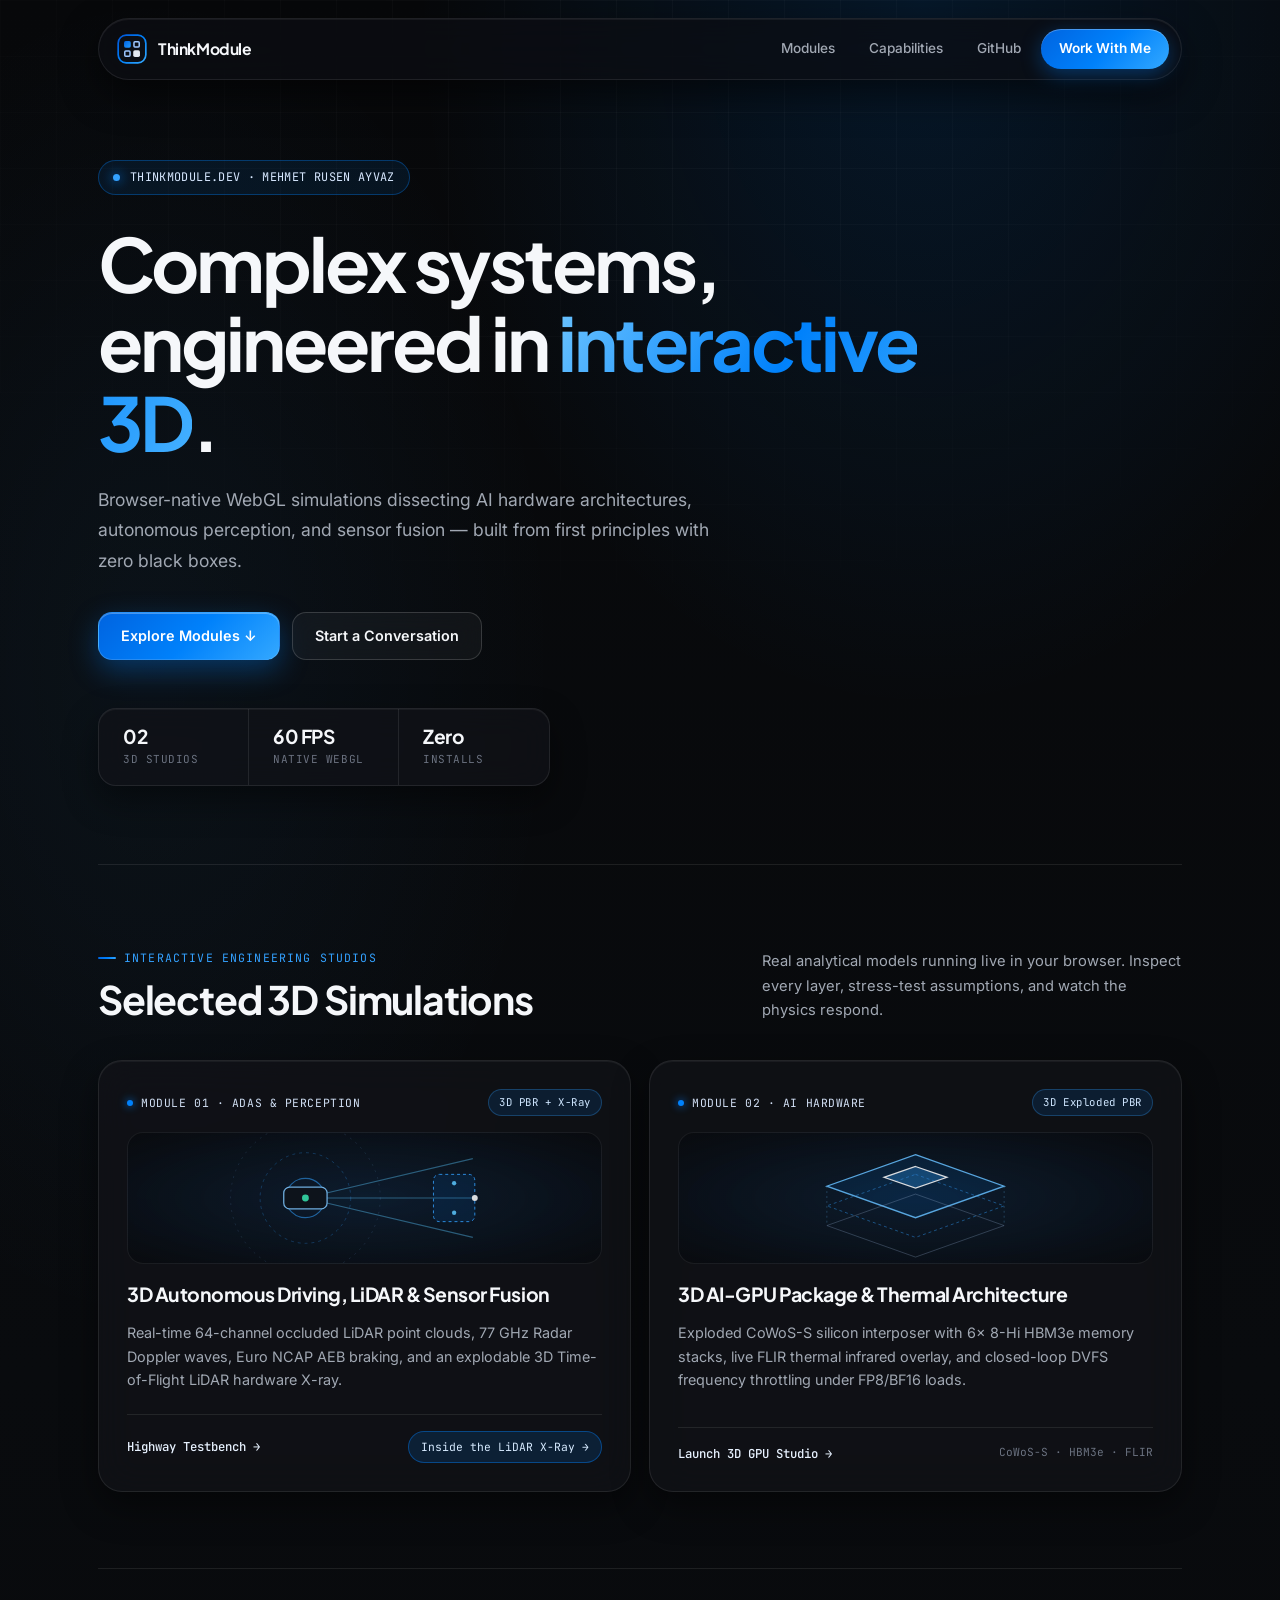
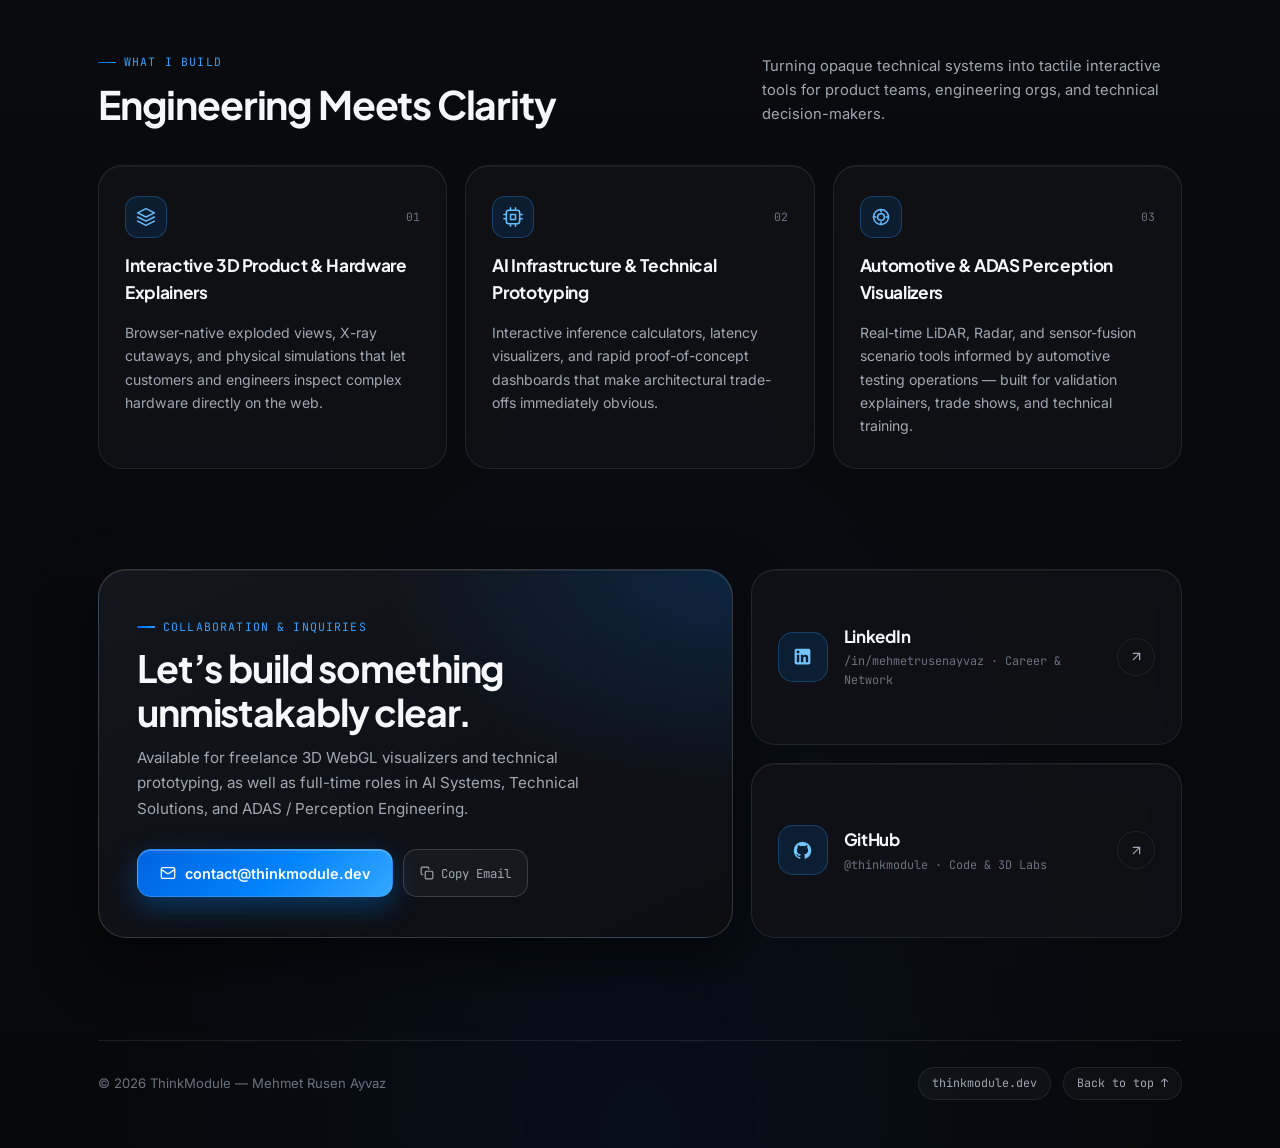
==== commit dd6bf194: "Remove 4 modules, switch to obsidian black theme, fix aligned black logo" ====
--- a/index.html
+++ b/index.html
@@ -5,18 +5,18 @@
   <meta name="viewport" content="width=device-width, initial-scale=1.0" />
   <title>ThinkModule &mdash; Interactive 3D Engineering &amp; AI Systems by Mehmet Rusen Ayvaz</title>
   <link rel="icon" type="image/svg+xml" href="/favicon.svg" />
-  <meta name="description" content="ThinkModule by Mehmet Rusen Ayvaz — Futuristic, browser-native 3D WebGL engineering simulations dissecting AI hardware, autonomous perception, global networks, and neural optimization." />
+  <meta name="description" content="ThinkModule by Mehmet Rusen Ayvaz &mdash; Browser-native 3D WebGL engineering simulations dissecting AI hardware architectures, autonomous perception, and sensor fusion." />
   <link rel="preconnect" href="https://fonts.googleapis.com" />
   <link rel="preconnect" href="https://fonts.gstatic.com" crossorigin />
   <link href="https://fonts.googleapis.com/css2?family=Inter:wght@400;500;600&family=JetBrains+Mono:wght@400;500&family=Plus+Jakarta+Sans:wght@500;600;700;800&display=swap" rel="stylesheet" />
   <style>
     :root {
-      /* Architectural Titanium Grey & Meta Electric Blue */
-      --bg-base: #151922;
-      --bg-mid: #1c222e;
-      --surface: rgba(33, 40, 54, 0.62);
-      --surface-strong: rgba(41, 49, 66, 0.82);
-      --surface-hover: rgba(48, 59, 80, 0.86);
+      /* Obsidian Carbon Black & Electric Blue */
+      --bg-base: #07080A;
+      --bg-mid: #0C0E12;
+      --surface: rgba(17, 19, 24, 0.78);
+      --surface-strong: rgba(22, 25, 32, 0.90);
+      --surface-hover: rgba(25, 29, 38, 0.94);
 
       --meta-deep: #0057D9;
       --meta-blue: #0081FB;
@@ -24,13 +24,13 @@
       --meta-cyan: #5CC8FF;
       --meta-gradient: linear-gradient(135deg, #0064E0 0%, #0081FB 52%, #33A8FF 100%);
 
-      --border: rgba(196, 214, 242, 0.13);
-      --border-strong: rgba(196, 214, 242, 0.24);
+      --border: rgba(255, 255, 255, 0.085);
+      --border-strong: rgba(255, 255, 255, 0.16);
       --border-meta: rgba(0, 129, 251, 0.56);
 
-      --text: #F2F6FC;
-      --text-secondary: #B1BECE;
-      --text-muted: #7C8CA4;
+      --text: #F5F7FA;
+      --text-secondary: #A1A8B3;
+      --text-muted: #6B7280;
       --live: #38E4AE;
 
       --display: "Plus Jakarta Sans", "Inter", -apple-system, BlinkMacSystemFont, sans-serif;
@@ -59,10 +59,10 @@
 
     body {
       background:
-        radial-gradient(64% 44% at 72% 0%, rgba(0, 129, 251, 0.20) 0%, rgba(21, 25, 34, 0) 68%),
-        radial-gradient(50% 40% at 14% 24%, rgba(84, 126, 196, 0.13) 0%, rgba(21, 25, 34, 0) 70%),
-        radial-gradient(60% 45% at 50% 100%, rgba(0, 100, 224, 0.14) 0%, rgba(21, 25, 34, 0) 75%),
-        linear-gradient(180deg, #181D27 0%, #141821 48%, #171C26 100%);
+        radial-gradient(58% 38% at 72% 0%, rgba(0, 129, 251, 0.13) 0%, rgba(7, 8, 10, 0) 68%),
+        radial-gradient(45% 35% at 12% 24%, rgba(51, 161, 255, 0.06) 0%, rgba(7, 8, 10, 0) 70%),
+        radial-gradient(55% 40% at 50% 100%, rgba(0, 100, 224, 0.08) 0%, rgba(7, 8, 10, 0) 75%),
+        linear-gradient(180deg, #07080A 0%, #090B0E 50%, #07080A 100%);
       color: var(--text);
       line-height: 1.6;
       overflow-x: hidden;
@@ -70,7 +70,7 @@
       position: relative;
     }
 
-    /* Ultra-thin futuristic scroll progress bar */
+    /* Ultra-thin scroll progress bar */
     .scroll-progress {
       position: fixed;
       top: 0;
@@ -90,8 +90,8 @@
       pointer-events: none;
       z-index: 0;
       background-image:
-        linear-gradient(to right, rgba(206, 223, 250, 0.034) 1px, transparent 1px),
-        linear-gradient(to bottom, rgba(206, 223, 250, 0.034) 1px, transparent 1px);
+        linear-gradient(to right, rgba(255, 255, 255, 0.026) 1px, transparent 1px),
+        linear-gradient(to bottom, rgba(255, 255, 255, 0.026) 1px, transparent 1px);
       background-size: 56px 56px;
       mask-image: radial-gradient(85% 72% at 50% 12%, #000 12%, transparent 90%);
       -webkit-mask-image: radial-gradient(85% 72% at 50% 12%, #000 12%, transparent 90%);
@@ -119,15 +119,15 @@
       max-width: 1084px;
       margin: 0 auto;
       height: 62px;
-      padding: 0 12px 0 20px;
+      padding: 0 12px 0 18px;
       border-radius: 999px;
-      background: rgba(29, 35, 47, 0.74);
-      backdrop-filter: blur(22px) saturate(155%);
-      -webkit-backdrop-filter: blur(22px) saturate(155%);
+      background: rgba(12, 14, 18, 0.78);
+      backdrop-filter: blur(22px) saturate(150%);
+      -webkit-backdrop-filter: blur(22px) saturate(150%);
       border: 1px solid var(--border);
       box-shadow:
-        0 14px 36px rgba(6, 10, 18, 0.34),
-        inset 0 1px 0 rgba(255, 255, 255, 0.09);
+        0 14px 36px rgba(0, 0, 0, 0.55),
+        inset 0 1px 0 rgba(255, 255, 255, 0.06);
       display: flex;
       align-items: center;
       justify-content: space-between;
@@ -147,13 +147,17 @@
     }
 
     .brand-mark {
-      width: 28px;
-      height: 28px;
-      border-radius: 9px;
+      width: 30px;
+      height: 30px;
       display: grid;
       place-items: center;
-      background: var(--meta-gradient);
-      box-shadow: 0 0 18px rgba(0, 129, 251, 0.45), inset 0 1px 0 rgba(255, 255, 255, 0.35);
+      flex-shrink: 0;
+    }
+
+    .brand-mark svg {
+      width: 30px;
+      height: 30px;
+      display: block;
     }
 
     .nav-links {
@@ -206,8 +210,8 @@
       color: #D7E8FF;
       padding: 7px 14px;
       border-radius: 999px;
-      border: 1px solid rgba(0, 129, 251, 0.36);
-      background: rgba(0, 129, 251, 0.11);
+      border: 1px solid rgba(0, 129, 251, 0.34);
+      background: rgba(0, 129, 251, 0.09);
       margin-bottom: 28px;
       letter-spacing: 0.03em;
     }
@@ -286,14 +290,14 @@
     }
 
     .btn-glass {
-      background: rgba(255, 255, 255, 0.045);
+      background: rgba(255, 255, 255, 0.04);
       color: var(--text);
       border: 1px solid var(--border-strong);
       backdrop-filter: blur(12px);
     }
 
     .btn-glass:hover {
-      background: rgba(255, 255, 255, 0.095);
+      background: rgba(255, 255, 255, 0.09);
       border-color: rgba(114, 196, 255, 0.45);
       transform: translateY(-2px);
     }
@@ -304,13 +308,13 @@
       display: inline-grid;
       grid-template-columns: repeat(3, minmax(150px, auto));
       border-radius: 18px;
-      background: rgba(33, 40, 54, 0.56);
+      background: rgba(17, 19, 24, 0.72);
       backdrop-filter: blur(16px);
       -webkit-backdrop-filter: blur(16px);
       border: 1px solid var(--border);
       box-shadow:
-        0 14px 34px rgba(6, 10, 18, 0.25),
-        inset 0 1px 0 rgba(255, 255, 255, 0.08);
+        0 14px 34px rgba(0, 0, 0, 0.45),
+        inset 0 1px 0 rgba(255, 255, 255, 0.05);
       overflow: hidden;
     }
 
@@ -397,7 +401,7 @@
       line-height: 1.65;
     }
 
-    /* Asymmetric 12-Column Futuristic Bento Grid */
+    /* 12-Column Bento Grid */
     .bento-grid {
       display: grid;
       grid-template-columns: repeat(12, minmax(0, 1fr));
@@ -405,8 +409,6 @@
     }
 
     .span-6 { grid-column: span 6; }
-    .span-7 { grid-column: span 7; }
-    .span-5 { grid-column: span 5; }
 
     .card {
       position: relative;
@@ -423,12 +425,11 @@
       cursor: pointer;
       overflow: hidden;
       box-shadow:
-        0 14px 36px rgba(7, 11, 20, 0.28),
-        inset 0 1px 0 rgba(255, 255, 255, 0.09);
+        0 14px 36px rgba(0, 0, 0, 0.45),
+        inset 0 1px 0 rgba(255, 255, 255, 0.05);
       transition: transform 0.32s var(--ease), border-color 0.32s var(--ease), background 0.32s var(--ease), box-shadow 0.32s var(--ease);
     }
 
-    /* Top specular accent highlight on hover */
     .card::after {
       content: "";
       position: absolute;
@@ -442,7 +443,6 @@
       pointer-events: none;
     }
 
-    /* Meta-Blue Cursor Spotlight */
     .card::before {
       content: "";
       position: absolute;
@@ -453,8 +453,8 @@
       transition: opacity 0.35s ease;
       background: radial-gradient(
         460px circle at var(--mx, 50%) var(--my, 0%),
-        rgba(0, 129, 251, 0.16),
-        rgba(80, 180, 255, 0.04) 45%,
+        rgba(0, 129, 251, 0.14),
+        rgba(80, 180, 255, 0.03) 45%,
         transparent 68%
       );
     }
@@ -464,9 +464,9 @@
       background: var(--surface-hover);
       transform: translateY(-4px);
       box-shadow:
-        0 22px 50px rgba(4, 10, 24, 0.44),
-        0 0 0 1px rgba(0, 129, 251, 0.20),
-        inset 0 1px 0 rgba(255, 255, 255, 0.15);
+        0 22px 50px rgba(0, 0, 0, 0.65),
+        0 0 0 1px rgba(0, 129, 251, 0.18),
+        inset 0 1px 0 rgba(255, 255, 255, 0.10);
     }
 
     .card:hover::before,
@@ -497,7 +497,7 @@
       display: inline-flex;
       align-items: center;
       gap: 8px;
-      color: #C7DAFA;
+      color: #D2E0F5;
     }
 
     .card-index i {
@@ -518,27 +518,23 @@
       background: rgba(0, 129, 251, 0.12);
     }
 
-    /* Futuristic Blueprint Stage inside Cards */
+    /* Blueprint Stage inside Cards */
     .schematic-stage {
       height: 132px;
       border-radius: 16px;
-      border: 1px solid rgba(196, 214, 242, 0.10);
+      border: 1px solid rgba(255, 255, 255, 0.07);
       background:
-        radial-gradient(70% 70% at 50% 50%, rgba(0, 129, 251, 0.13), rgba(20, 25, 36, 0.72));
+        radial-gradient(70% 70% at 50% 50%, rgba(0, 129, 251, 0.11), rgba(9, 11, 15, 0.92));
       display: grid;
       place-items: center;
       overflow: hidden;
       margin: 2px 0 4px;
     }
 
-    .schematic-stage.compact {
-      height: 98px;
-    }
-
     .schematic-stage svg {
       width: 100%;
       height: 100%;
-      opacity: 0.82;
+      opacity: 0.85;
       transition: opacity 0.35s ease, transform 0.55s var(--ease);
     }
 
@@ -570,7 +566,7 @@
       justify-content: space-between;
       gap: 12px;
       padding-top: 16px;
-      border-top: 1px solid rgba(196, 214, 242, 0.10);
+      border-top: 1px solid var(--border);
       flex-wrap: wrap;
     }
 
@@ -610,7 +606,7 @@
       padding: 6px 12px;
       border-radius: 999px;
       border: 1px solid rgba(0, 129, 251, 0.42);
-      background: rgba(0, 129, 251, 0.15);
+      background: rgba(0, 129, 251, 0.14);
       transition: all 0.2s ease;
     }
 
@@ -626,7 +622,7 @@
       color: var(--text-muted);
     }
 
-    /* Capabilities — Elevated Glass Modules */
+    /* Capabilities */
     .cap-grid {
       display: grid;
       grid-template-columns: repeat(3, minmax(0, 1fr));
@@ -643,7 +639,7 @@
       display: flex;
       flex-direction: column;
       gap: 14px;
-      box-shadow: inset 0 1px 0 rgba(255, 255, 255, 0.08);
+      box-shadow: inset 0 1px 0 rgba(255, 255, 255, 0.05);
       transition: transform 0.28s var(--ease), border-color 0.28s var(--ease), background 0.28s ease;
     }
 
@@ -665,8 +661,8 @@
       border-radius: 13px;
       display: grid;
       place-items: center;
-      background: rgba(0, 129, 251, 0.14);
-      border: 1px solid rgba(51, 161, 255, 0.32);
+      background: rgba(0, 129, 251, 0.12);
+      border: 1px solid rgba(51, 161, 255, 0.28);
       color: #66BEFF;
     }
 
@@ -690,7 +686,7 @@
       color: var(--text-secondary);
     }
 
-    /* Futuristic Connect Deck (Redesigned Bottom + LinkedIn & GitHub Portals) */
+    /* Connect Deck */
     .connect-deck {
       display: grid;
       grid-template-columns: minmax(0, 1.25fr) minmax(0, 0.85fr);
@@ -703,12 +699,12 @@
       padding: 40px 38px;
       border-radius: 28px;
       background:
-        radial-gradient(80% 90% at 100% 0%, rgba(0, 129, 251, 0.24) 0%, rgba(33, 40, 54, 0) 68%),
-        linear-gradient(155deg, rgba(40, 48, 66, 0.85) 0%, rgba(27, 33, 46, 0.92) 100%);
+        radial-gradient(80% 90% at 100% 0%, rgba(0, 129, 251, 0.18) 0%, rgba(17, 19, 24, 0) 68%),
+        linear-gradient(155deg, rgba(20, 23, 30, 0.92) 0%, rgba(12, 14, 18, 0.96) 100%);
       border: 1px solid var(--border-strong);
       box-shadow:
-        0 24px 56px rgba(6, 10, 18, 0.4),
-        inset 0 1px 0 rgba(255, 255, 255, 0.12);
+        0 24px 56px rgba(0, 0, 0, 0.55),
+        inset 0 1px 0 rgba(255, 255, 255, 0.08);
       display: flex;
       flex-direction: column;
       justify-content: space-between;
@@ -744,7 +740,7 @@
       padding: 0 16px;
       border-radius: 14px;
       border: 1px solid var(--border-strong);
-      background: rgba(255, 255, 255, 0.05);
+      background: rgba(255, 255, 255, 0.04);
       color: var(--text-secondary);
       font-family: var(--mono);
       font-size: 0.77rem;
@@ -786,7 +782,7 @@
       align-items: center;
       justify-content: space-between;
       gap: 18px;
-      box-shadow: inset 0 1px 0 rgba(255, 255, 255, 0.09);
+      box-shadow: inset 0 1px 0 rgba(255, 255, 255, 0.05);
       transition: transform 0.28s var(--ease), border-color 0.28s var(--ease), background 0.28s ease, box-shadow 0.28s ease;
     }
 
@@ -794,7 +790,7 @@
       transform: translateY(-3px);
       border-color: var(--border-meta);
       background: var(--surface-hover);
-      box-shadow: 0 18px 40px rgba(0, 60, 140, 0.24), inset 0 1px 0 rgba(255, 255, 255, 0.14);
+      box-shadow: 0 18px 40px rgba(0, 0, 0, 0.55), inset 0 1px 0 rgba(255, 255, 255, 0.10);
     }
 
     .social-left {
@@ -809,8 +805,8 @@
       border-radius: 15px;
       display: grid;
       place-items: center;
-      background: rgba(0, 129, 251, 0.14);
-      border: 1px solid rgba(51, 161, 255, 0.30);
+      background: rgba(0, 129, 251, 0.12);
+      border: 1px solid rgba(51, 161, 255, 0.28);
       color: #74C5FF;
       flex-shrink: 0;
       transition: background 0.25s ease, color 0.25s ease, box-shadow 0.25s ease;
@@ -857,7 +853,7 @@
       background: rgba(0, 129, 251, 0.24);
     }
 
-    /* Futuristic Minimal Footer */
+    /* Footer */
     footer {
       margin-top: 26px;
       padding: 26px 0 48px;
@@ -913,7 +909,7 @@
       .hero {
         padding-top: 64px;
       }
-      .span-6, .span-7, .span-5 {
+      .span-6 {
         grid-column: span 12;
       }
       .cap-grid,
@@ -929,7 +925,7 @@
     @media (max-width: 640px) {
       .wrap { padding: 0 18px; }
       .nav-shell { top: 12px; padding: 0 12px; }
-      .nav { padding: 0 10px 0 16px; }
+      .nav { padding: 0 10px 0 14px; }
       .nav-links a:not(.nav-cta) { display: none; }
       .telemetry-bar {
         display: grid;
@@ -954,11 +950,23 @@
     <header class="nav">
       <a href="#top" class="brand">
         <span class="brand-mark" aria-hidden="true">
-          <svg width="14" height="14" viewBox="0 0 14 14" fill="none">
-            <rect x="1.5" y="1.5" width="4.4" height="4.4" rx="1.1" fill="#ffffff"/>
-            <rect x="8.1" y="1.5" width="4.4" height="4.4" rx="1.1" stroke="#ffffff" stroke-opacity="0.72" stroke-width="1.2"/>
-            <rect x="1.5" y="8.1" width="4.4" height="4.4" rx="1.1" stroke="#ffffff" stroke-opacity="0.72" stroke-width="1.2"/>
-            <rect x="8.1" y="8.1" width="4.4" height="4.4" rx="1.1" fill="#ffffff" fill-opacity="0.5"/>
+          <svg viewBox="0 0 32 32" fill="none">
+            <defs>
+              <linearGradient id="nav-border" x1="2" y1="2" x2="30" y2="30" gradientUnits="userSpaceOnUse">
+                <stop offset="0%" stop-color="#0057D9"/>
+                <stop offset="50%" stop-color="#0081FB"/>
+                <stop offset="100%" stop-color="#33A8FF"/>
+              </linearGradient>
+              <linearGradient id="nav-blue" x1="7.5" y1="7.5" x2="14.7" y2="14.7" gradientUnits="userSpaceOnUse">
+                <stop offset="0%" stop-color="#0064E0"/>
+                <stop offset="100%" stop-color="#229BFF"/>
+              </linearGradient>
+            </defs>
+            <rect x="1.25" y="1.25" width="29.5" height="29.5" rx="8.5" fill="#0B0E14" stroke="url(#nav-border)" stroke-width="1.8"/>
+            <rect x="7.5" y="7.5" width="7.2" height="7.2" rx="1.8" fill="url(#nav-blue)"/>
+            <rect x="18.1" y="8.3" width="5.6" height="5.6" rx="1.1" stroke="#9EC8FF" stroke-width="1.6"/>
+            <rect x="8.3" y="18.1" width="5.6" height="5.6" rx="1.1" stroke="#9EC8FF" stroke-width="1.6"/>
+            <rect x="17.3" y="17.3" width="7.2" height="7.2" rx="1.8" fill="#E4EAF2"/>
           </svg>
         </span>
         ThinkModule
@@ -973,7 +981,7 @@
   </div>
 
   <main class="wrap">
-    <!-- Clean Futuristic Single-Column Hero -->
+    <!-- Hero -->
     <section class="hero reveal visible">
       <div class="eyebrow">
         <span class="live-dot" aria-hidden="true"></span>
@@ -981,8 +989,8 @@
       </div>
       <h1>Complex systems, engineered in <span class="accent-word">interactive 3D</span>.</h1>
       <p class="hero-sub">
-        Browser-native WebGL simulations dissecting AI accelerators, autonomous perception,
-        global routing protocols, and neural optimization &mdash; built from first principles with zero black boxes.
+        Browser-native WebGL simulations dissecting AI hardware architectures, autonomous perception,
+        and sensor fusion &mdash; built from first principles with zero black boxes.
       </p>
       <div class="hero-actions">
         <a href="#modules" class="btn btn-primary">Explore Modules &darr;</a>
@@ -991,7 +999,7 @@
 
       <div class="telemetry-bar" aria-label="Platform highlights">
         <div class="telemetry-cell">
-          <strong>06</strong>
+          <strong>02</strong>
           <span>3D Studios</span>
         </div>
         <div class="telemetry-cell">
@@ -1005,7 +1013,7 @@
       </div>
     </section>
 
-    <!-- Interactive Modules — Asymmetric Bento Grid -->
+    <!-- Interactive Modules -->
     <section id="modules" class="section section-divider">
       <div class="section-head reveal">
         <div>
@@ -1018,11 +1026,11 @@
       </div>
 
       <div class="bento-grid">
-        <!-- Module 06 (Flagship 6 cols) -->
+        <!-- Module 01 -->
         <article class="card span-6 reveal" data-href="labs/adas-perception-3d/">
           <div class="card-top">
             <div class="card-meta">
-              <span class="card-index"><i></i> MODULE 06 &middot; ADAS &amp; PERCEPTION</span>
+              <span class="card-index"><i></i> MODULE 01 &middot; ADAS &amp; PERCEPTION</span>
               <span class="card-badge">3D PBR + X-Ray</span>
             </div>
             <div class="schematic-stage" aria-hidden="true">
@@ -1031,7 +1039,7 @@
                 <circle cx="150" cy="66" r="46" stroke="#33A1FF" stroke-opacity="0.32" stroke-dasharray="3 4"/>
                 <circle cx="150" cy="66" r="76" stroke="#85BFFF" stroke-opacity="0.16" stroke-dasharray="2 5"/>
                 <path d="M150 66 L320 26 M150 66 L320 66 M150 66 L320 106" stroke="#5CC8FF" stroke-opacity="0.48" stroke-width="1.1"/>
-                <rect x="128" y="55" width="44" height="22" rx="6" fill="#1C2333" stroke="#80C8FF" stroke-width="1.3"/>
+                <rect x="128" y="55" width="44" height="22" rx="6" fill="#0F131B" stroke="#80C8FF" stroke-width="1.3"/>
                 <circle cx="150" cy="66" r="3.5" fill="#38E4AE"/>
                 <rect x="280" y="42" width="42" height="48" rx="6" fill="rgba(0,129,251,0.12)" stroke="#33A1FF" stroke-dasharray="3 3"/>
                 <circle cx="322" cy="66" r="3" fill="#ffffff"/>
@@ -1050,11 +1058,11 @@
           </div>
         </article>
 
-        <!-- Module 05 (Flagship 6 cols) -->
+        <!-- Module 02 -->
         <article class="card span-6 reveal" data-href="labs/gpu-architecture-3d/">
           <div class="card-top">
             <div class="card-meta">
-              <span class="card-index"><i></i> MODULE 05 &middot; AI HARDWARE</span>
+              <span class="card-index"><i></i> MODULE 02 &middot; AI HARDWARE</span>
               <span class="card-badge">3D Exploded PBR</span>
             </div>
             <div class="schematic-stage" aria-hidden="true">
@@ -1079,121 +1087,6 @@
             <span class="card-tech">CoWoS-S &middot; HBM3e &middot; FLIR</span>
           </div>
         </article>
-
-        <!-- Module 04 (Asymmetric Wide 7 cols) -->
-        <article class="card span-7 reveal" data-href="labs/network-systems-3d/">
-          <div class="card-top">
-            <div class="card-meta">
-              <span class="card-index"><i></i> MODULE 04 &middot; NETWORK SYSTEMS</span>
-              <span class="card-badge">3D Topology</span>
-            </div>
-            <div class="schematic-stage compact" aria-hidden="true">
-              <svg viewBox="0 0 480 98" fill="none">
-                <path d="M52 72 Q165 12 248 54 T428 32" stroke="#0081FB" stroke-width="1.6"/>
-                <path d="M52 72 Q195 88 296 42 T428 70" stroke="#7CC4FF" stroke-opacity="0.45" stroke-dasharray="4 4"/>
-                <circle cx="52" cy="72" r="5" fill="#33A1FF"/>
-                <circle cx="248" cy="54" r="6" fill="#1C2333" stroke="#66C2FF" stroke-width="1.5"/>
-                <circle cx="428" cy="32" r="5" fill="#38E4AE"/>
-                <circle cx="428" cy="70" r="4" fill="#90B4E0" fill-opacity="0.6"/>
-                <circle cx="152" cy="40" r="3" fill="#ffffff"/>
-              </svg>
-            </div>
-            <h3>3D Global Network &amp; TCP Congestion</h3>
-            <p>
-              360&deg; fiber backbone simulator with live Dijkstra OSPF subsea cable failover, full L2&ndash;L7 packet header inspection, and CUBIC vs. Reno vs. BBR congestion control.
-            </p>
-          </div>
-          <div class="card-footer">
-            <a href="labs/network-systems-3d/" class="card-link">Launch Network Studio <span class="arrow">&rarr;</span></a>
-            <span class="card-tech">OSPF &middot; TCP BBR</span>
-          </div>
-        </article>
-
-        <!-- Module 03 (Asymmetric 5 cols) -->
-        <article class="card span-5 reveal" data-href="labs/loss-landscape-3d/">
-          <div class="card-top">
-            <div class="card-meta">
-              <span class="card-index"><i></i> MODULE 03 &middot; OPTIMIZATION</span>
-              <span class="card-badge">3D Manifold</span>
-            </div>
-            <div class="schematic-stage compact" aria-hidden="true">
-              <svg viewBox="0 0 340 98" fill="none">
-                <path d="M24 72 C74 20, 128 84, 176 48 C222 14, 266 76, 316 28" stroke="#33A1FF" stroke-width="1.6"/>
-                <path d="M24 82 C78 36, 130 92, 176 58 C224 28, 268 84, 316 42" stroke="#85BFFF" stroke-opacity="0.34" stroke-dasharray="3 4"/>
-                <circle cx="176" cy="48" r="4.5" fill="#1C2333" stroke="#ffffff" stroke-width="1.5"/>
-                <circle cx="248" cy="54" r="3.5" fill="#38E4AE"/>
-              </svg>
-            </div>
-            <h3>3D Neural Loss Landscape &amp; Hessian</h3>
-            <p>
-              Interactive 3D curvature manifolds with analytical 2&times;2 Hessian eigenvectors, saddle-point dynamics, and live optimizer races comparing SGD, Momentum, and AdamW.
-            </p>
-          </div>
-          <div class="card-footer">
-            <a href="labs/loss-landscape-3d/" class="card-link">Launch Optimization Lab <span class="arrow">&rarr;</span></a>
-            <span class="card-tech">Hessian &middot; AdamW</span>
-          </div>
-        </article>
-
-        <!-- Module 02 (Asymmetric 5 cols) -->
-        <article class="card span-5 reveal" data-href="labs/gpu-inference-roofline/">
-          <div class="card-top">
-            <div class="card-meta">
-              <span class="card-index"><i></i> MODULE 02 &middot; LLM INFERENCE</span>
-              <span class="card-badge">Roofline Model</span>
-            </div>
-            <div class="schematic-stage compact" aria-hidden="true">
-              <svg viewBox="0 0 340 98" fill="none">
-                <line x1="34" y1="80" x2="306" y2="80" stroke="rgba(196,214,242,0.22)" stroke-width="1"/>
-                <line x1="34" y1="18" x2="34" y2="80" stroke="rgba(196,214,242,0.22)" stroke-width="1"/>
-                <path d="M40 76 L146 28 L300 28" stroke="#33A1FF" stroke-width="1.8"/>
-                <line x1="146" y1="28" x2="146" y2="80" stroke="#5CC8FF" stroke-opacity="0.45" stroke-dasharray="3 3"/>
-                <circle cx="146" cy="28" r="4" fill="#ffffff"/>
-                <circle cx="96" cy="51" r="3" fill="#38E4AE"/>
-                <circle cx="232" cy="28" r="3" fill="#5CC8FF"/>
-              </svg>
-            </div>
-            <h3>GPU Inference &amp; Roofline Studio</h3>
-            <p>
-              Real-time KV-cache memory sizing, vLLM PagedAttention block utilization, arithmetic intensity analysis, and the memory wall between prefill and decode phases.
-            </p>
-          </div>
-          <div class="card-footer">
-            <a href="labs/gpu-inference-roofline/" class="card-link">Launch Roofline Studio <span class="arrow">&rarr;</span></a>
-            <span class="card-tech">KV-Cache &middot; TFLOPs</span>
-          </div>
-        </article>
-
-        <!-- Module 01 (Asymmetric Wide 7 cols) -->
-        <article class="card span-7 reveal" data-href="labs/transformer-workbench/">
-          <div class="card-top">
-            <div class="card-meta">
-              <span class="card-index"><i></i> MODULE 01 &middot; LLM INTERNALS</span>
-              <span class="card-badge">Mechanistic</span>
-            </div>
-            <div class="schematic-stage compact" aria-hidden="true">
-              <svg viewBox="0 0 480 98" fill="none">
-                <rect x="46" y="34" width="54" height="30" rx="8" fill="rgba(0,129,251,0.16)" stroke="#33A1FF"/>
-                <rect x="132" y="20" width="54" height="24" rx="7" fill="rgba(255,255,255,0.04)" stroke="#88B7EB" stroke-opacity="0.5"/>
-                <rect x="132" y="54" width="54" height="24" rx="7" fill="rgba(255,255,255,0.04)" stroke="#88B7EB" stroke-opacity="0.5"/>
-                <rect x="228" y="24" width="96" height="50" rx="10" fill="rgba(0,129,251,0.12)" stroke="#5CC8FF"/>
-                <rect x="366" y="34" width="68" height="30" rx="8" fill="rgba(56,228,174,0.12)" stroke="#38E4AE"/>
-                <path d="M100 49 L132 32 M100 49 L132 66 M186 32 L228 42 M186 66 L228 56 M324 49 L366 49" stroke="#68C2FF" stroke-opacity="0.65" stroke-width="1.2"/>
-                <circle cx="252" cy="49" r="3" fill="#ffffff"/>
-                <circle cx="276" cy="49" r="3" fill="#33A1FF"/>
-                <circle cx="300" cy="49" r="3" fill="#5CC8FF"/>
-              </svg>
-            </div>
-            <h3>Transformer Workbench</h3>
-            <p>
-              Step-by-step mechanistic dissection of tokenization, self-attention weight matrices, logit distributions, and temperature / top-p sampling dynamics.
-            </p>
-          </div>
-          <div class="card-footer">
-            <a href="labs/transformer-workbench/" class="card-link">Launch Workbench <span class="arrow">&rarr;</span></a>
-            <span class="card-tech">Attention &middot; Sampling</span>
-          </div>
-        </article>
       </div>
     </section>
 
@@ -1257,7 +1150,7 @@
       </div>
     </section>
 
-    <!-- Futuristic Connect Deck -->
+    <!-- Connect Deck -->
     <section id="contact" class="section" style="padding-top: 24px;">
       <div class="connect-deck reveal">
         <div class="connect-main">
@@ -1338,7 +1231,6 @@
   </main>
 
   <script>
-    // 1. Subtle scroll progress bar
     const progressEl = document.getElementById("scrollProgress");
     if (progressEl) {
       const updateProgress = () => {
@@ -1351,7 +1243,6 @@
       updateProgress();
     }
 
-    // 2. Cursor spotlight & full-card navigation
     document.querySelectorAll(".card").forEach(card => {
       card.addEventListener("mousemove", e => {
         const rect = card.getBoundingClientRect();
@@ -1366,7 +1257,6 @@
       });
     });
 
-    // 3. Click-to-copy email micro-interaction
     const copyBtn = document.getElementById("copyEmailBtn");
     const copyLabel = document.getElementById("copyLabel");
     if (copyBtn) {
@@ -1385,7 +1275,6 @@
       });
     }
 
-    // 4. Smooth scroll reveal
     const observer = new IntersectionObserver(
       entries => {
         entries.forEach(entry => {
